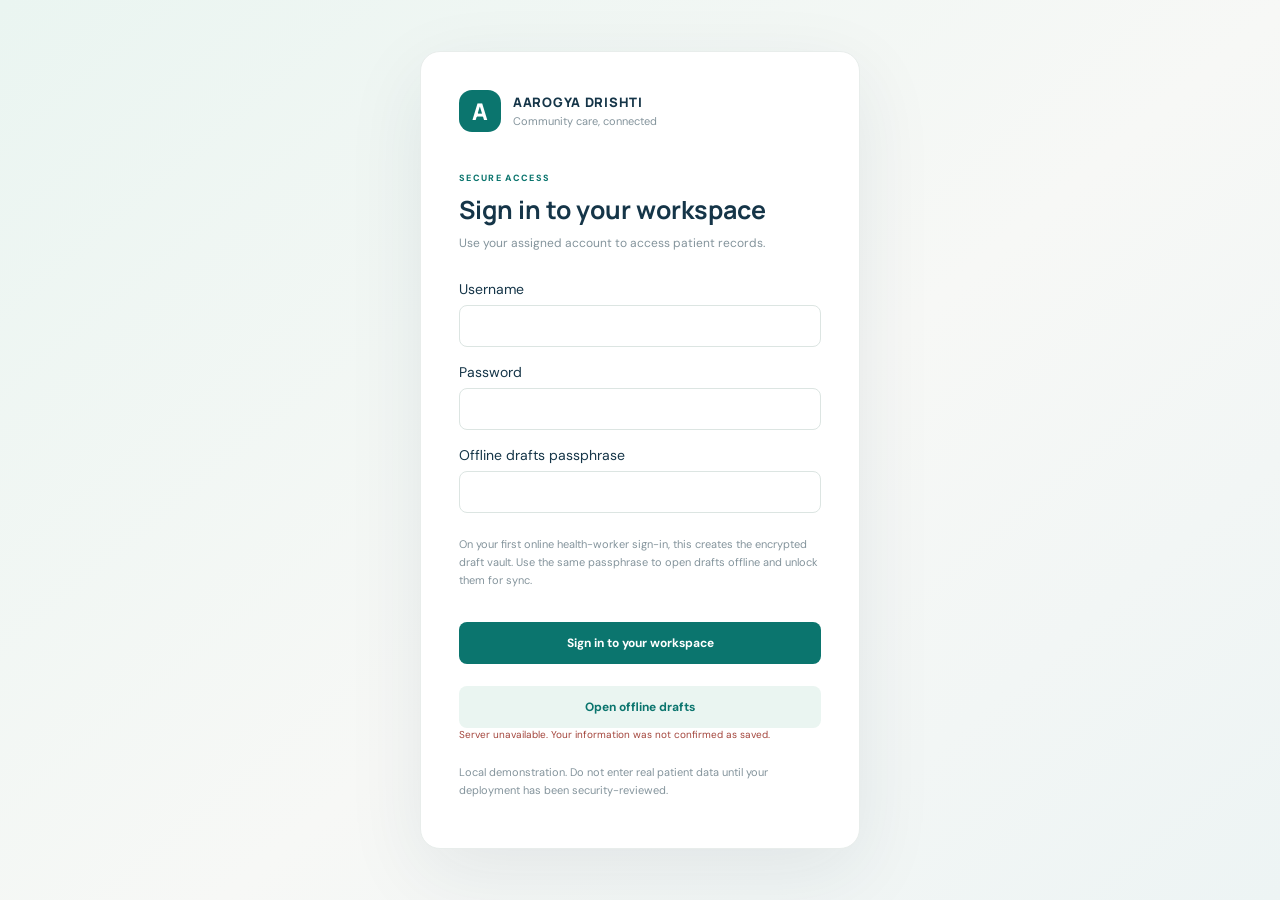
==== index.html @ 3c34abff "Add video consultations and encrypted offline drafts" ====
<!doctype html>
<html lang="en">
<head>
  <meta charset="utf-8">
  <meta name="viewport" content="width=device-width, initial-scale=1, viewport-fit=cover">
  <meta name="theme-color" content="#0b756e">
  <meta name="description" content="Aarogya Drishti community oral health screening and referral workflow.">
  <title>Aarogya Drishti | Community care</title>
  <link rel="manifest" href="/manifest.json">
  <link rel="stylesheet" href="/styles.css">
</head>
<body>
  <div id="loginView" class="login-shell" hidden>
    <section class="login-card">
      <a class="brand" href="/" aria-label="Aarogya Drishti home"><span class="brand-mark">A</span><span><b>AAROGYA DRISHTI</b><small>Community care, connected</small></span></a>
      <p class="eyebrow" data-i18n="secureAccess">SECURE ACCESS</p><h1 data-i18n="signIn">Sign in to your workspace</h1>
      <p class="muted" data-i18n="loginHelp">Use your assigned account to access patient records.</p>
      <form id="loginForm"><label for="username" data-i18n="username">Username</label><input id="username" name="username" autocomplete="username" required>
        <label for="password" data-i18n="password">Account password</label><input id="password" name="password" type="password" autocomplete="current-password">
        <label for="offlinePassphrase" data-i18n="offlinePassphrase">Offline drafts passphrase</label><input id="offlinePassphrase" name="offlinePassphrase" type="password" autocomplete="off" minlength="12" maxlength="256">
        <p class="fine-print" data-i18n="offlineLoginHelp">On your first online health-worker sign-in, this creates the encrypted draft vault. Use the same passphrase to open drafts offline and unlock them for sync.</p>
        <button class="button primary full" type="submit" data-i18n="signIn">Sign in</button><button class="button secondary full" type="button" id="unlockOfflineButton" data-i18n="openOfflineDrafts">Open offline drafts</button><p id="loginError" class="form-error" role="alert"></p></form>
      <p class="fine-print" data-i18n="localOnly">Local demonstration. Do not enter real patient data until your deployment has been security-reviewed.</p>
    </section>
  </div>
  <div id="appView" hidden>
    <aside class="sidebar" id="sidebar">
      <a class="brand" href="#home" data-page="home"><span class="brand-mark">A</span><span><b>AAROGYA DRISHTI</b><small>Community care, connected</small></span></a>
      <div class="district-label"><span class="live-dot"></span><span data-i18n="districtCare">DISTRICT CARE</span></div>
      <nav class="side-nav" aria-label="Main navigation">
        <button class="nav-item active" data-page="home"><span>⌂</span><span data-i18n="overview">Overview</span></button>
        <button class="nav-item" data-page="patients"><span>♙</span><span data-i18n="patients">Patients</span></button>
        <button class="nav-item" data-page="screening"><span>◎</span><span data-i18n="screening">Oral screening</span></button>
        <button class="nav-item" data-page="review"><span>▤</span><span data-i18n="clinicalReview">Clinical review</span></button>
        <button class="nav-item" data-page="care"><span>↗</span><span data-i18n="careCoordination">Care coordination</span></button>
        <button class="nav-item" data-page="consultations" data-clinician-only hidden><span>&#128222;</span><span data-i18n="consultations">Consultations</span></button>
        <button class="nav-item" data-page="audit" data-admin-only hidden><span>≋</span><span data-i18n="auditLog">Audit log</span></button>
      </nav>
      <div class="sidebar-bottom"><div class="sync-state"><span class="sync-indicator" id="syncIndicator"></span><span id="syncLabel" data-i18n="connecting">Connecting…</span></div><button id="languageButton" class="language-button" type="button">తెలుగు <span>⌄</span></button>
        <div class="account"><span class="avatar" id="userInitial">U</span><span class="account-copy"><b id="userLabel">User</b><small id="roleLabel">Health worker</small></span><button id="logoutButton" class="icon-button" aria-label="Sign out" title="Sign out">↪</button></div></div>
    </aside>
    <main class="main-area"><header class="topbar"><button id="menuButton" class="icon-button menu-button" aria-label="Open navigation">☰</button><div class="breadcrumbs"><span data-i18n="workspace">Workspace</span><span>/</span><b id="pageTitle">Overview</b></div><div class="top-actions"><span class="today" id="todayLabel"></span><span class="top-avatar" id="topInitial">U</span></div></header>
      <div class="content-wrap">
        <section class="page active" id="page-home">
          <div class="welcome-row"><div><p class="eyebrow" data-i18n="fieldWorkspace">FIELD WORKSPACE</p><h1><span data-i18n="goodDay">Good day</span>, <span id="welcomeName">Health worker</span></h1><p class="muted" data-i18n="overviewSubtitle">A clear view of patients moving through care.</p></div><button class="button primary" data-go="patients"><span>＋</span> <span data-i18n="registerPatient">Register patient</span></button></div>
          <div class="safety-banner"><span class="safety-icon">✳</span><div><b data-i18n="researchNotice">Research and screening support only</b><p data-i18n="safetyCopy">This application does not diagnose disease. A qualified clinician makes every clinical decision.</p></div><span class="notice-tag">NOT FOR CLINICAL USE</span></div>
          <div class="metric-grid"><article class="metric-card"><div class="metric-top"><span data-i18n="registeredPatients">Registered patients</span><span class="metric-icon mint">♙</span></div><strong id="metricPatients">—</strong><small data-i18n="allRecords">All records in this workspace</small></article><article class="metric-card"><div class="metric-top"><span data-i18n="screeningsInQueue">Screenings in queue</span><span class="metric-icon peach">◎</span></div><strong id="metricScreenings">—</strong><small data-i18n="awaitingReview">Awaiting clinical review</small></article><article class="metric-card"><div class="metric-top"><span data-i18n="followUpsDue">Follow-ups due</span><span class="metric-icon lavender">◷</span></div><strong id="metricFollowups">—</strong><small data-i18n="nextSevenDays">Scheduled in the next 7 days</small></article><article class="metric-card"><div class="metric-top"><span data-i18n="referralsOpen">Open referrals</span><span class="metric-icon blue">↗</span></div><strong id="metricReferrals">—</strong><small data-i18n="careInMotion">Care coordination in motion</small></article></div>
          <div class="dashboard-grid"><section class="panel journey-panel"><div class="panel-heading"><div><p class="eyebrow" data-i18n="carePathway">CARE PATHWAY</p><h2 data-i18n="journeyTitle">Patient journey</h2></div><button class="text-button" data-go="patients"><span data-i18n="viewPatients">View patients</span> →</button></div><div class="journey-steps"><div class="journey-step done"><span>01</span><b data-i18n="registration">Registration</b><small data-i18n="identityHistory">Identity and history</small></div><i></i><div class="journey-step current"><span>02</span><b data-i18n="screening">Screening</b><small data-i18n="photoAssessment">Photo and assessment</small></div><i></i><div class="journey-step"><span>03</span><b data-i18n="clinician">Clinician</b><small data-i18n="medicalReview">Medical review</small></div><i></i><div class="journey-step"><span>04</span><b data-i18n="followUp">Follow-up</b><small data-i18n="continuityCare">Continuity of care</small></div></div><div class="empty-state compact" id="journeyEmpty"><span>✧</span><p data-i18n="journeyEmpty">Register a patient to begin their care pathway.</p></div></section>
          <section class="panel model-panel"><div class="panel-heading"><div><p class="eyebrow" data-i18n="modelReadiness">MODEL READINESS</p><h2 data-i18n="imageAnalysis">Image analysis</h2></div><span class="status-pill status-offline" id="modelStatus">Unavailable</span></div><div class="model-visual"><div class="model-orb">◎</div><div><b data-i18n="notConfigured">Not configured</b><p data-i18n="modelCopy">No validated model is installed. No predictions will be generated.</p></div></div><div class="model-foot"><span>AI</span><span data-i18n="experimentalOnly">Experimental research only</span><span class="model-arrow">→</span></div></section></div>
          <section class="panel recent-panel"><div class="panel-heading"><div><p class="eyebrow" data-i18n="latestActivity">LATEST ACTIVITY</p><h2 data-i18n="recentPatients">Recent patients</h2></div><button class="text-button" data-go="patients"><span data-i18n="seeAll">See all</span> →</button></div><div class="table-scroll"><table><thead><tr><th data-i18n="patient">PATIENT</th><th data-i18n="patientId">PATIENT ID</th><th data-i18n="village">VILLAGE</th><th data-i18n="registered">REGISTERED</th><th></th></tr></thead><tbody id="recentPatientsBody"></tbody></table></div><div id="recentEmpty" class="empty-state"><span>♙</span><b data-i18n="noPatients">No patients yet</b><p data-i18n="noPatientsCopy">Your registered patients will appear here.</p><button class="button secondary" data-go="patients" data-i18n="registerFirst">Register your first patient</button></div></section>
        </section>
        <section class="page" id="page-patients"><div class="page-heading"><div><p class="eyebrow" data-i18n="careRecords">CARE RECORDS</p><h1 data-i18n="patients">Patients</h1><p class="muted" data-i18n="patientsSubtitle">Register people and keep their care journey organized.</p></div><button class="button primary" id="newPatientButton">＋ <span data-i18n="registerPatient">Register patient</span></button></div>
          <div id="offlineOnlyNotice" class="safety-banner" hidden><span class="safety-icon">!</span><div><b data-i18n="offlineOnlyTitle">Offline draft mode</b><p data-i18n="offlineOnlyCopy">Only new patient registrations can be drafted here. Existing records, reviews, follow-ups, consultations, and screening photos are unavailable offline. Sign in online and sync drafts soon; browser storage can be cleared.</p></div></div>
          <section id="offlineDraftPanel" class="panel recent-panel" hidden><div class="panel-heading"><div><p class="eyebrow" data-i18n="offlineDraftsEyebrow">ENCRYPTED ON THIS DEVICE</p><h2 data-i18n="offlineDraftsTitle">Patient registration drafts</h2></div><span id="offlineDraftCount" class="count-label"></span></div><p id="offlineDraftStatus" class="muted" role="status"></p><div id="offlineDraftList" class="record-list"></div><button id="syncDraftsButton" class="button secondary" type="button" data-i18n="syncDrafts">Sync drafts now</button></section>
          <div id="patientRecordsPanel" class="panel patient-list-panel"><div class="list-toolbar"><div class="search-box"><span>⌕</span><input id="patientSearch" type="search" placeholder="Search patient name or ID" data-i18n-placeholder="searchPatients"></div><span id="patientCount" class="count-label"></span></div><div class="table-scroll"><table><thead><tr><th data-i18n="patient">PATIENT</th><th data-i18n="patientId">PATIENT ID</th><th data-i18n="ageGender">AGE / GENDER</th><th data-i18n="village">VILLAGE</th><th data-i18n="registered">REGISTERED</th><th></th></tr></thead><tbody id="patientsBody"></tbody></table></div><div id="patientsEmpty" class="empty-state"><span>♙</span><b data-i18n="noPatients">No patients yet</b><p data-i18n="patientsEmptyCopy">Add a patient to start their screening and care record.</p><button class="button primary" id="emptyRegisterButton" data-i18n="registerPatient">Register patient</button></div></div></section>
        <section class="page" id="page-screening"><div class="page-heading"><div><p class="eyebrow" data-i18n="oralHealth">ORAL HEALTH</p><h1 data-i18n="screening">Oral screening</h1><p class="muted" data-i18n="screeningSubtitle">Capture a photograph and document screening observations.</p></div></div><div class="workflow-grid"><section class="panel form-panel"><h2 data-i18n="newScreening">New screening</h2><form id="screeningForm"><label for="screenPatient" data-i18n="selectPatient">Patient</label><select id="screenPatient" required></select><label for="workerName" data-i18n="healthWorker">Health worker</label><input id="workerName" required autocomplete="name"><label for="lesionLocation" data-i18n="areaObserved">Area observed</label><select id="lesionLocation"><option value="" data-i18n="selectArea">Select area</option><option>Tongue</option><option>Inner cheek</option><option>Gums</option><option>Lips</option><option>Floor of mouth</option><option>Other</option></select><label for="duration" data-i18n="symptomDuration">Symptom duration</label><input id="duration" placeholder="e.g. 2 weeks" data-i18n-placeholder="durationPlaceholder"><label for="screenNotes" data-i18n="screenNotes">Screening notes</label><textarea id="screenNotes" rows="3"></textarea><label for="oralImage" data-i18n="oralPhoto">Oral photograph</label><input id="oralImage" type="file" accept="image/jpeg,image/png,image/webp" capture="environment" required><div class="quality-result" id="qualityResult" aria-live="polite"><span class="quality-icon">◇</span><span data-i18n="photoQualityPrompt">Choose a clear, well-lit image. Quality checks will appear here.</span></div><img id="imagePreview" class="image-preview" alt="Selected oral photograph preview" hidden><div class="button-row"><button class="button primary" type="submit" data-i18n="saveScreening">Save screening</button></div></form></section><aside class="panel guide-panel"><p class="eyebrow" data-i18n="photoGuide">PHOTO GUIDE</p><h2 data-i18n="betterPhoto">A better photo helps review</h2><ul class="guide-list"><li><span>01</span><div><b data-i18n="goodLight">Use good light</b><p data-i18n="goodLightCopy">Bright, even light helps show the area clearly.</p></div></li><li><span>02</span><div><b data-i18n="steadyFocus">Hold steady and focus</b><p data-i18n="steadyFocusCopy">Keep the camera close enough to see details.</p></div></li><li><span>03</span><div><b data-i18n="wholeArea">Show the whole area</b><p data-i18n="wholeAreaCopy">Avoid fingers, shadows, blur and unrelated objects.</p></div></li><li><span>04</span><div><b data-i18n="consentFirst">Get consent first</b><p data-i18n="consentCopy">Explain the photograph and obtain patient consent.</p></div></li></ul><div class="safety-note"><b data-i18n="noDiagnosis">No automatic diagnosis</b><p data-i18n="noDiagnosisCopy">A qualified clinician must assess every finding. Image quality checks do not identify disease.</p></div></aside></div><section class="panel recent-panel"><div class="panel-heading"><div><p class="eyebrow" data-i18n="latestActivity">LATEST ACTIVITY</p><h2 data-i18n="screeningRecords">Screening records</h2></div></div><div id="screeningList" class="record-list"></div></section></section>
        <section class="page" id="page-review"><div class="page-heading"><div><p class="eyebrow" data-i18n="clinicalOversight">CLINICAL OVERSIGHT</p><h1 data-i18n="clinicalReview">Clinical review</h1><p class="muted" data-i18n="reviewSubtitle">Qualified medical officers document their independent assessment.</p></div></div><div class="workflow-grid"><section class="panel form-panel"><h2 data-i18n="recordReview">Record a review</h2><form id="reviewForm"><label for="reviewPatient" data-i18n="selectPatient">Patient</label><select id="reviewPatient" required></select><label for="reviewerName" data-i18n="medicalOfficer">Medical officer</label><input id="reviewerName" required><label for="reviewStatus" data-i18n="reviewStatus">Review status</label><select id="reviewStatus"><option value="Reviewed">Reviewed</option><option value="Further examination required">Further examination required</option><option value="Pending">Pending</option></select><label for="observations" data-i18n="clinicalObservations">Clinical observations</label><textarea id="observations" rows="5" required></textarea><button class="button primary" type="submit" data-i18n="saveReview">Save review</button></form></section><aside class="panel guide-panel"><p class="eyebrow" data-i18n="decisionSupport">DECISION SUPPORT</p><h2 data-i18n="clinicianAuthority">Clinical decisions stay with the clinician</h2><p class="muted" data-i18n="clinicianCopy">This workspace records human review. It does not interpret images or recommend a diagnosis, biopsy, or treatment.</p><div class="safety-note"><b>NOT FOR CLINICAL USE</b><p data-i18n="researchReminder">Any experimental model output must be separately validated and must never replace professional judgment.</p></div></aside></div><section class="panel recent-panel"><div class="panel-heading"><div><p class="eyebrow" data-i18n="latestActivity">LATEST ACTIVITY</p><h2 data-i18n="reviewRecords">Review records</h2></div></div><div id="reviewList" class="record-list"></div></section></section>
        <section class="page" id="page-care"><div class="page-heading"><div><p class="eyebrow" data-i18n="continuityCare">CONTINUITY OF CARE</p><h1 data-i18n="careCoordination">Care coordination</h1><p class="muted" data-i18n="careSubtitle">Track referrals, appointments and follow-up actions.</p></div></div><div class="workflow-grid"><section class="panel form-panel"><h2 data-i18n="newReferral">New referral</h2><form id="referralForm"><label for="referralPatient" data-i18n="selectPatient">Patient</label><select id="referralPatient" required></select><label for="hospital" data-i18n="hospital">Hospital / facility</label><input id="hospital" required><label for="department" data-i18n="department">Department</label><input id="department"><label for="referralReason" data-i18n="referralReason">Reason for referral</label><textarea id="referralReason" rows="3" required></textarea><label for="appointmentDate" data-i18n="appointmentDate">Appointment date</label><input id="appointmentDate" type="date"><button class="button primary" type="submit" data-i18n="saveReferral">Save referral</button></form></section><section class="panel form-panel"><h2 data-i18n="newFollowup">Schedule follow-up</h2><form id="followupForm"><label for="followPatient" data-i18n="selectPatient">Patient</label><select id="followPatient" required></select><label for="followDate" data-i18n="followupDate">Follow-up date</label><input id="followDate" type="date" required><label for="followNotes" data-i18n="followupNotes">Notes</label><textarea id="followNotes" rows="3"></textarea><button class="button primary" type="submit" data-i18n="saveFollowup">Schedule follow-up</button></form></section></div><section class="panel recent-panel"><div class="panel-heading"><div><p class="eyebrow" data-i18n="latestActivity">LATEST ACTIVITY</p><h2 data-i18n="careRecordsTitle">Referrals and follow-ups</h2></div></div><div id="careList" class="record-list"></div></section></section>
        <section class="page" id="page-consultations">
          <div class="page-heading"><div><p class="eyebrow">REMOTE CARE</p><h1 data-i18n="consultations">Consultations</h1><p class="muted" data-i18n="consultationSubtitle">Schedule a private video review with a clinician.</p></div></div>
          <div id="consultationStatusNotice" class="consultation-notice" role="status"></div>
          <div class="workflow-grid consultation-workflow">
            <section class="panel form-panel"><h2 data-i18n="scheduleConsultation">Schedule consultation</h2><form id="consultationForm">
              <label for="consultPatient" data-i18n="selectPatient">Patient</label><select id="consultPatient" required></select>
              <label for="consultationTime" data-i18n="appointmentDateTime">Appointment date and time</label><input id="consultationTime" type="datetime-local" required>
              <label for="consultationDuration" data-i18n="appointmentLength">Appointment length</label><select id="consultationDuration"><option value="15">15 minutes</option><option value="30" selected>30 minutes</option><option value="45">45 minutes</option><option value="60">60 minutes</option></select>
              <p id="consultationFormError" class="form-error" role="alert"></p><button class="button primary" type="submit" data-i18n="saveAppointment">Save appointment</button>
            </form></section>
            <aside class="panel guide-panel"><p class="eyebrow">PRIVATE VIDEO</p><h2 data-i18n="consultationPrivacyTitle">A private room for each appointment</h2><p class="muted" data-i18n="consultationPrivacyCopy">Room names are random and contain no patient details. A clinician must start the call; recording controls are disabled in the meeting interface.</p><div class="safety-note"><b data-i18n="consultationGuestTitle">Patient access</b><p data-i18n="consultationGuestCopy">Use the copy invitation link action to share a guest link through an approved channel. The patient waits in the Jitsi lobby until admitted.</p></div></aside>
          </div>
          <section class="panel recent-panel"><div class="panel-heading"><div><p class="eyebrow">APPOINTMENTS</p><h2 data-i18n="consultationRecords">Consultation appointments</h2></div><span id="consultationCount" class="count-label"></span></div><div id="consultationList" class="record-list"></div></section>
          <section class="panel consultation-call-panel" id="consultationCallPanel" hidden><div class="panel-heading"><div><p class="eyebrow">SECURE VIDEO</p><h2 data-i18n="consultationInProgress">Consultation call</h2></div><button id="closeConsultationCall" class="button secondary" type="button" data-i18n="leaveCall">Leave call</button></div><p class="muted" data-i18n="consultationNoRecord">Recording is disabled. Do not discuss or display unrelated patient records.</p><div id="jitsiFrame" class="jitsi-frame"></div></section>
        </section>
        <section class="page" id="page-audit"><div class="page-heading"><div><p class="eyebrow" data-i18n="systemActivity">SYSTEM ACTIVITY</p><h1 data-i18n="auditLog">Audit log</h1><p class="muted" data-i18n="auditDescription">Recent record activity metadata. Clinical details are not displayed here.</p></div></div><section class="panel patient-list-panel"><div class="table-scroll"><table><thead><tr><th data-i18n="auditActor">ACTOR</th><th data-i18n="auditAction">ACTION</th><th data-i18n="auditEntityType">TYPE</th><th data-i18n="auditEntityId">RECORD ID</th><th data-i18n="auditTime">TIME</th></tr></thead><tbody id="auditBody"></tbody></table></div><div id="auditEmpty" class="empty-state" hidden><p data-i18n="auditEmpty">No audit activity recorded yet.</p></div></section></section>
      </div><footer class="app-footer"><span>© 2026 Aarogya Drishti</span><span data-i18n="localPrototype">Local prototype • NOT FOR CLINICAL USE</span></footer>
    </main>
  </div>
  <dialog id="patientDialog" class="modal"><form id="patientForm" method="dialog"><div class="modal-heading"><div><p class="eyebrow" data-i18n="careRecords">CARE RECORDS</p><h2 data-i18n="registerPatient">Register patient</h2></div><button type="button" class="icon-button" id="closePatientDialog" aria-label="Close">×</button></div><div class="form-grid"><div><label for="patientName" data-i18n="fullName">Full name</label><input id="patientName" required maxlength="120" autocomplete="name"></div><div><label for="age" data-i18n="age">Age</label><input id="age" type="number" min="1" max="120" required></div><div><label for="gender" data-i18n="gender">Gender</label><select id="gender"><option value="">Select</option><option>Female</option><option>Male</option><option>Other</option><option>Prefer not to say</option></select></div><div><label for="mobile" data-i18n="mobile">Mobile number</label><input id="mobile" type="tel" autocomplete="tel"></div><div><label for="village" data-i18n="village">Village</label><input id="village" required maxlength="120"></div><div><label for="district" data-i18n="district">District</label><input id="district" value="Alluri Sitharama Raju"></div><div class="form-span"><label for="history" data-i18n="medicalHistory">Relevant medical history</label><textarea id="history" rows="3"></textarea></div><div class="form-span"><label for="symptoms" data-i18n="currentSymptoms">Current symptoms</label><textarea id="symptoms" rows="3"></textarea></div></div><label class="consent-check"><input id="consent" type="checkbox" required><span data-i18n="consentRecord">I confirm the patient has been informed about this record and consents to its use for this demonstration.</span></label><p class="form-error" id="patientError" role="alert"></p><div class="modal-actions"><button type="button" class="button secondary" id="cancelPatient" data-i18n="cancel">Cancel</button><button class="button primary" type="submit" data-i18n="savePatient">Save patient</button></div></form></dialog>
  <dialog id="patientRecordDialog" class="modal record-modal"><div class="record-modal-inner"><div class="modal-heading"><div><p class="eyebrow" data-i18n="patientRecord">PATIENT RECORD</p><h2 id="recordPatientName">Patient</h2><span class="id-code" id="recordPatientCode"></span></div><button type="button" class="icon-button" id="closePatientRecord" aria-label="Close">×</button></div><div id="patientRecordContent" class="patient-record-content"></div></div></dialog>
  <div id="toast" class="toast" role="status" aria-live="polite"></div>
  <script src="/offline-vault.js" defer></script>
  <script src="/app.js" defer></script>
</body>
</html>
---- styles.css ----
@import url('https://fonts.googleapis.com/css2?family=DM+Sans:wght@400;500;600;700;800&family=Manrope:wght@400;500;600;700;800&display=swap');
:root{--ink:#153548;--ink-2:#385264;--muted:#84949c;--teal:#0b756e;--teal-dark:#075c57;--mint:#eaf5f1;--paper:#f6f8f7;--line:#e8edeb;--white:#fff;--nav:#113646;--shadow:0 10px 35px #17384a0b;--danger:#a3453c}*{box-sizing:border-box}body{margin:0;background:var(--paper);color:var(--ink);font:14px 'DM Sans',Arial,sans-serif}button,input,textarea,select{font:inherit}button{cursor:pointer}.login-shell{min-height:100vh;display:grid;place-items:center;padding:24px;background:linear-gradient(140deg,#eaf5f1 0%,#f7f8f6 55%,#edf4f4 100%)}.login-card{width:min(100%,440px);background:#fff;border:1px solid var(--line);border-radius:20px;padding:38px;box-shadow:0 24px 80px #15354815}.brand{display:flex;align-items:center;gap:12px;color:var(--ink);text-decoration:none}.brand b{font:800 13px Manrope,sans-serif;letter-spacing:.055em;display:block}.brand small{display:block;color:var(--muted);font-size:11px;margin-top:3px}.brand-mark{width:42px;height:42px;display:grid;place-items:center;background:var(--teal);color:#fff;border-radius:13px;font:800 23px Manrope}.login-card>.eyebrow{margin-top:40px}.login-card h1{font:700 25px Manrope,sans-serif;margin:7px 0}.login-card form{margin-top:27px}.login-card form label{display:block;margin:16px 0 7px}.login-card input,.form-panel input,.form-panel select,.form-panel textarea,.form-grid input,.form-grid select,.form-grid textarea{width:100%;border:1px solid #dce5e2;background:white;border-radius:8px;padding:11px 12px;color:var(--ink);outline:none}.login-card input:focus,.form-panel input:focus,.form-panel select:focus,.form-panel textarea:focus,.form-grid input:focus,.form-grid textarea:focus,.form-grid select:focus,.search-box:focus-within{border-color:#66a9a1;box-shadow:0 0 0 3px #0b756e13}.fine-print{color:var(--muted);font-size:11px;line-height:1.6;margin-top:23px}.sidebar{width:246px;position:fixed;inset:0 auto 0 0;background:var(--nav);color:#eff8f5;display:flex;flex-direction:column;padding:24px 16px 15px;z-index:10}.sidebar .brand{color:#fff;padding:0 9px 25px;border-bottom:1px solid #ffffff1a}.sidebar .brand-mark{background:#40a99b;color:#063f42}.sidebar .brand small{color:#b1c8ca}.district-label{display:flex;align-items:center;gap:9px;padding:24px 12px 11px;font-size:9px;letter-spacing:.13em;font-weight:800;color:#90adb1}.live-dot,.sync-indicator{width:7px;height:7px;border-radius:50%;background:#69c9a5}.side-nav{display:grid;gap:5px}.nav-item{border:0;background:transparent;color:#b6cbd0;display:flex;align-items:center;gap:13px;text-align:left;padding:11px 12px;border-radius:8px;font-weight:600;font-size:13px}.nav-item>span:first-child{font-size:18px;line-height:1;width:18px;text-align:center}.nav-item:hover{background:#ffffff0c;color:white}.nav-item.active{background:#0d7771;color:white;box-shadow:0 6px 18px #061e2a24}.sidebar-bottom{margin-top:auto}.sync-state{display:flex;align-items:center;gap:9px;color:#a8bec3;font-size:11px;padding:12px}.sync-indicator.pending{background:#e5a743}.sync-indicator.offline{background:#d06b5f}.language-button{width:100%;text-align:left;color:#d9e6e6;background:#ffffff0b;border:1px solid #ffffff20;border-radius:8px;padding:10px 12px;margin:5px 0 15px}.language-button span{float:right}.account{display:flex;align-items:center;gap:10px;padding:14px 7px 3px;border-top:1px solid #ffffff1a}.avatar,.top-avatar{width:33px;height:33px;display:grid;place-items:center;border-radius:50%;background:#d9eeea;color:var(--teal);font-weight:800}.account-copy{min-width:0;display:grid;gap:3px;flex:1}.account-copy b{font-size:12px;white-space:nowrap;overflow:hidden;text-overflow:ellipsis}.account-copy small{font-size:10px;color:#9fb8bd}.icon-button{border:0;background:transparent;color:inherit;width:33px;height:33px;border-radius:7px;font-size:18px}.icon-button:hover{background:#ffffff17}.main-area{margin-left:246px;min-height:100vh;display:flex;flex-direction:column}.topbar{height:62px;background:#ffffffeb;border-bottom:1px solid var(--line);display:flex;align-items:center;justify-content:space-between;padding:0 4.2%;position:sticky;top:0;z-index:5;backdrop-filter:blur(8px)}.breadcrumbs{display:flex;align-items:center;gap:10px;color:#9aa9ae;font-size:12px}.breadcrumbs b{color:var(--ink);font-weight:700}.top-actions{display:flex;align-items:center;gap:17px}.today{font-size:11px;color:#84949c}.top-avatar{width:31px;height:31px}.menu-button{display:none}.content-wrap{width:min(1220px,100%);margin:0 auto;padding:35px 4.2% 46px;flex:1}.page{display:none}.page.active{display:block;animation:enter .2s ease}@keyframes enter{from{opacity:.5;transform:translateY(4px)}to{opacity:1;transform:translateY(0)}}h1,h2,h3,p{margin-top:0}h1,h2,h3{font-family:Manrope,'DM Sans',sans-serif}.welcome-row,.page-heading{display:flex;align-items:center;justify-content:space-between;gap:20px;margin-bottom:23px}.welcome-row h1,.page-heading h1{font-size:25px;line-height:1.25;margin:5px 0}.muted{color:var(--muted);line-height:1.65;margin:5px 0 0;font-size:12px}.eyebrow{font-size:9px;letter-spacing:.15em;font-weight:800;color:var(--teal);margin:0 0 8px}.button{border:0;border-radius:8px;padding:10px 15px;font-size:12px;font-weight:700;transition:.15s;display:inline-flex;align-items:center;justify-content:center;gap:5px}.button:hover{transform:translateY(-1px)}.primary{background:var(--teal);color:#fff}.primary:hover{background:var(--teal-dark)}.secondary{color:var(--teal);background:#eaf5f1}.full{width:100%;margin-top:22px;padding:13px}.safety-banner{background:#fff8e9;border:1px solid #f1e6cd;border-radius:10px;padding:13px 16px;display:flex;align-items:center;gap:12px;margin-bottom:18px}.safety-icon{color:#b68129;font-size:18px}.safety-banner b{font-size:12px;color:#72551d}.safety-banner p{color:#86754e;font-size:11px;margin:3px 0 0}.notice-tag{margin-left:auto;white-space:nowrap;border:1px solid #ecdcb8;border-radius:20px;padding:5px 8px;color:#866a32;font-size:8px;font-weight:800;letter-spacing:.06em}.metric-grid{display:grid;grid-template-columns:repeat(4,minmax(0,1fr));gap:13px;margin-bottom:16px}.metric-card,.panel{background:var(--white);border:1px solid var(--line);border-radius:11px;box-shadow:var(--shadow)}.metric-card{padding:15px 16px}.metric-top{display:flex;align-items:center;justify-content:space-between;color:#6c8088;font-size:11px}.metric-icon{width:29px;height:29px;display:grid;place-items:center;border-radius:9px;font-size:15px}.mint{background:#e9f5ef;color:#25876d}.peach{background:#fff0e8;color:#c46c47}.lavender{background:#f1effb;color:#7569b5}.blue{background:#eaf2fa;color:#527eaa}.metric-card>strong{font:800 26px Manrope;display:block;margin:11px 0 3px}.metric-card>small{font-size:10px;color:#91a0a4}.dashboard-grid{display:grid;grid-template-columns:1.55fr 1fr;gap:14px;margin-bottom:15px}.panel{padding:18px 19px;margin-bottom:15px}.panel-heading{display:flex;align-items:center;justify-content:space-between;gap:12px}.panel-heading h2,.form-panel h2,.guide-panel h2{font-size:16px;margin:0 0 3px}.text-button{border:0;background:transparent;color:var(--teal);font-size:11px;font-weight:700;padding:8px}.journey-steps{display:flex;align-items:flex-start;margin-top:24px;gap:6px}.journey-step{display:grid;gap:6px;min-width:0}.journey-step>span{width:26px;height:26px;border:1px solid #dbe5e1;color:#9aa9a8;border-radius:50%;display:grid;place-items:center;font-size:9px;font-weight:800}.journey-step.done>span,.journey-step.current>span{background:var(--teal);color:white;border-color:var(--teal)}.journey-step b{font-size:10px;white-space:nowrap}.journey-step small{font-size:9px;color:#9aa9a8;white-space:nowrap}.journey-steps>i{height:1px;flex:1;background:#e4ebe8;margin-top:13px;min-width:9px}.model-panel{display:flex;flex-direction:column}.status-pill{border-radius:20px;padding:5px 8px;font-size:9px;font-weight:700}.status-offline{background:#fff1ed;color:#ae5d4d}.model-visual{display:flex;align-items:center;gap:13px;padding:20px 0;flex:1}.model-orb{width:48px;height:48px;display:grid;place-items:center;border-radius:50%;background:#eef5f1;color:#7aa59c;font-size:25px;box-shadow:inset 0 0 0 7px white,0 0 0 1px #e1ede8}.model-visual b{font-size:12px}.model-visual p{font-size:10px;line-height:1.5;color:var(--muted);margin:5px 0 0}.model-foot{border-top:1px solid var(--line);padding-top:12px;display:flex;align-items:center;gap:8px;color:#8e9c9e;font-size:9px}.model-foot>span:first-child{background:#eef3f1;padding:4px 6px;border-radius:4px;color:var(--teal);font-weight:800}.model-arrow{margin-left:auto;color:var(--teal);font-size:14px}.recent-panel{padding-bottom:8px}.table-scroll{width:100%;overflow:auto}table{width:100%;border-collapse:collapse;min-width:560px}th{text-align:left;color:#9aa8aa;font-size:8px;letter-spacing:.08em;font-weight:800;padding:13px 10px 10px;border-bottom:1px solid var(--line)}td{padding:12px 10px;border-bottom:1px solid #f0f3f2;color:#647981;font-size:10px}tbody tr:last-child td{border-bottom:0}.patient-cell{display:flex;align-items:center;gap:9px;color:var(--ink);font-weight:700}.patient-initial{width:29px;height:29px;border-radius:50%;display:grid;place-items:center;background:#edf5f1;color:var(--teal);font-weight:800}.id-code{font:10px ui-monospace,Consolas,monospace;color:#607c82}.row-action{border:0;background:transparent;color:var(--teal);font-size:10px;font-weight:700}.empty-state{min-height:170px;display:flex;align-items:center;justify-content:center;flex-direction:column;text-align:center;color:#8b9a9d;gap:6px;padding:24px}.empty-state>span{font-size:24px;color:#9dc4b9}.empty-state>b{color:var(--ink);font-size:12px}.empty-state p{margin:0;font-size:11px}.empty-state .button{margin-top:9px}.empty-state.compact{min-height:95px;border-top:1px solid var(--line);margin-top:18px}.empty-state.compact>span{font-size:18px}.app-footer{border-top:1px solid var(--line);padding:15px 4.2%;display:flex;justify-content:space-between;color:#a0acad;font-size:9px}.page-heading{margin-bottom:20px}.patient-list-panel{padding:0 18px 10px}.list-toolbar{display:flex;align-items:center;justify-content:space-between;padding:14px 0}.search-box{display:flex;align-items:center;gap:8px;width:min(350px,100%);border:1px solid var(--line);border-radius:7px;padding:0 10px;color:#95a5a4}.search-box input{border:0;outline:none;width:100%;padding:9px 0;font-size:11px;color:var(--ink)}.count-label{font-size:10px;color:#87999b}.workflow-grid{display:grid;grid-template-columns:1.35fr .8fr;gap:15px;align-items:start;margin-bottom:15px}.form-panel form label,.form-grid label{display:block;font-size:10px;font-weight:700;margin:15px 0 6px;color:#4e6670}.form-panel input,.form-panel select,.form-panel textarea,.form-grid input,.form-grid select,.form-grid textarea{font-size:11px;padding:10px}.form-panel textarea,.form-grid textarea{resize:vertical}.form-panel .button{margin-top:17px}.guide-panel{padding:21px}.guide-panel>.eyebrow{margin-bottom:8px}.guide-panel h2{line-height:1.45}.guide-list{list-style:none;padding:5px 0 0;margin:14px 0}.guide-list li{display:flex;gap:11px;padding:11px 0;border-bottom:1px solid #f0f3f1}.guide-list li>span{font:800 10px Manrope;color:#77a99e}.guide-list b{font-size:10px}.guide-list p,.safety-note p{font-size:10px;color:var(--muted);line-height:1.55;margin:4px 0 0}.safety-note{background:#fff8e9;border:1px solid #f1e6cd;padding:12px;border-radius:8px;margin-top:14px}.safety-note b{font-size:10px;color:#856524}.quality-result{background:#f3f7f5;border-radius:7px;padding:10px;display:flex;gap:8px;align-items:center;color:#788d8d;font-size:10px;line-height:1.5;margin-top:11px}.quality-result.good{background:#eaf6ef;color:#287959}.quality-result.warn{background:#fff6e8;color:#8e6b30}.quality-result.bad{background:#fff0ed;color:#9c4d41}.quality-icon{font-size:16px}.image-preview{display:block;margin-top:12px;max-width:min(100%,460px);max-height:300px;object-fit:contain;border-radius:8px;background:#edf1ef;border:1px solid var(--line)}.image-preview[hidden]{display:none}.button-row{display:flex;gap:8px}.record-list{display:grid}.record-row{display:flex;align-items:flex-start;gap:12px;padding:13px 3px;border-bottom:1px solid #f0f3f2}.record-row:last-child{border-bottom:0}.record-bullet{width:30px;height:30px;border-radius:9px;display:grid;place-items:center;background:var(--mint);color:var(--teal)}.record-copy{flex:1;min-width:0}.record-copy b{font-size:11px}.record-copy p{font-size:10px;color:#7b8c91;margin:4px 0 0;line-height:1.55}.record-meta{font-size:9px;color:#99a7a9;white-space:nowrap}.modal{border:0;border-radius:14px;padding:0;width:min(620px,calc(100% - 28px));max-height:min(92vh,850px);box-shadow:0 30px 100px #102b3a40}.modal::backdrop{background:#12313f75;backdrop-filter:blur(2px)}.modal form{padding:23px}.modal-heading{display:flex;align-items:flex-start;justify-content:space-between;border-bottom:1px solid var(--line);padding-bottom:12px}.modal-heading h2{font-size:19px;margin:0}.modal-heading .eyebrow{margin-bottom:5px}.form-grid{display:grid;grid-template-columns:1fr 1fr;gap:0 13px}.form-span{grid-column:1/-1}.consent-check{display:flex;gap:9px;align-items:flex-start;color:#72848a;font-size:10px;line-height:1.5;margin-top:18px}.consent-check input{width:15px;height:15px;flex:none;accent-color:var(--teal)}.modal-actions{display:flex;justify-content:flex-end;gap:8px;margin-top:16px}.form-error{color:var(--danger);font-size:10px;min-height:13px}.toast{position:fixed;bottom:24px;left:50%;transform:translate(-50%,20px);opacity:0;pointer-events:none;background:#173c49;color:white;padding:11px 17px;border-radius:8px;box-shadow:0 8px 24px #18394b33;z-index:30;font-size:11px;transition:.2s}.toast.visible{opacity:1;transform:translate(-50%,0)}
@media(max-width:1100px){.metric-grid{grid-template-columns:repeat(2,1fr)}.journey-step small{display:none}.journey-steps{gap:5px}.journey-step b{font-size:9px}.dashboard-grid{grid-template-columns:1.25fr 1fr}}
@media(max-width:820px){.sidebar{transform:translateX(-100%);transition:transform .2s;box-shadow:15px 0 40px #102b3a20}.sidebar.open{transform:translateX(0)}.main-area{margin-left:0}.menu-button{display:block;color:var(--ink)}.topbar{justify-content:flex-start;gap:12px}.top-actions{margin-left:auto}.content-wrap{padding-top:25px}.workflow-grid{grid-template-columns:1fr 1fr}.journey-panel{grid-column:1/-1}.dashboard-grid{grid-template-columns:1fr 1fr}}
@media(max-width:620px){.content-wrap{padding:22px 15px 32px}.topbar{height:55px;padding:0 14px}.breadcrumbs{font-size:10px}.today{display:none}.welcome-row,.page-heading{align-items:flex-start;flex-direction:column}.welcome-row h1,.page-heading h1{font-size:22px}.welcome-row>.button,.page-heading>.button{align-self:stretch}.safety-banner{align-items:flex-start}.notice-tag{display:none}.metric-grid{gap:8px}.metric-card{padding:12px}.metric-card>strong{font-size:22px}.metric-card>small{font-size:9px}.metric-top{font-size:9px;gap:4px}.metric-icon{width:24px;height:24px}.dashboard-grid{grid-template-columns:1fr}.journey-panel{grid-column:auto}.journey-steps{gap:4px}.journey-step b{font-size:9px}.journey-step small{display:none}.journey-step>span{width:23px;height:23px}.journey-steps>i{margin-top:11px}.panel{padding:15px}.patient-list-panel{padding:0 12px 10px}.workflow-grid{grid-template-columns:1fr}.guide-panel{order:2}.form-grid{grid-template-columns:1fr}.form-span{grid-column:auto}.modal form{padding:18px}.app-footer{padding:14px;gap:8px;flex-wrap:wrap}.login-card{padding:25px}.record-meta{white-space:normal;text-align:right}.row-action{padding:5px}}

.record-modal{width:min(760px,calc(100% - 28px));max-height:90vh;overflow:auto}.record-modal-inner{padding:22px}.record-facts{display:grid;grid-template-columns:repeat(3,minmax(0,1fr));gap:10px;margin:18px 0}.record-facts>div{background:#f5f8f6;border-radius:8px;padding:10px;display:grid;gap:6px;min-width:0}.record-facts small{color:#8b9a9d;font-size:9px}.record-facts b{color:var(--ink);font-size:11px;overflow-wrap:anywhere}.record-detail-section{border-top:1px solid var(--line);padding:15px 0 3px}.record-detail-section h3{font-size:12px;margin:0 0 9px;color:var(--teal)}.record-long-text{font-size:11px;line-height:1.6;color:#536c74;white-space:pre-wrap;margin:0}.record-detail-item{display:flex;gap:12px;justify-content:space-between;border-bottom:1px solid #f0f3f2;padding:9px 0}.record-detail-item:last-child{border-bottom:0}.record-detail-item>div{min-width:0;flex:1}.record-detail-item b{font-size:10px}.record-detail-item p{font-size:10px;line-height:1.5;color:#6f8288;margin:4px 0}.record-detail-item time{font-size:9px;color:#99a7a9;white-space:nowrap}.record-detail-item .image-preview{max-height:190px;margin:9px 0}.record-detail-item .muted{display:block;font-size:9px}
@media(max-width:620px){.record-modal-inner{padding:16px}.record-facts{grid-template-columns:repeat(2,minmax(0,1fr))}}


/* Consultation workspace */
.consultation-notice{margin:0 0 18px;padding:14px 18px;border:1px solid #b7dfcf;border-radius:14px;background:#effaf5;color:#255b48;font-size:14px;line-height:1.55}
.consultation-notice.not-configured{border-color:#f0d5a5;background:#fff9ed;color:#785924}
.consultation-workflow{margin-bottom:22px}
.consultation-record{padding:17px 0;border-bottom:1px solid var(--line,#e8ece8)}
.consultation-record:last-child{border-bottom:0}
.consultation-record-main{display:flex;align-items:flex-start;justify-content:space-between;gap:14px}
.consultation-record-main p{margin:7px 0 0;color:var(--muted,#68766f);font-size:13px}
.consultation-actions{display:flex;align-items:center;flex-wrap:wrap;gap:8px;margin-top:14px}
.consultation-actions .button{min-height:36px;padding:8px 13px;font-size:13px}
.danger-text{color:#a6443a}
.status-scheduled{background:#eaf2ff;color:#365e9c}
.status-completed{background:#e8f6ef;color:#286a4d}
.status-cancelled{background:#f5eeee;color:#80514b}
.consultation-call-panel{margin-top:22px}
.consultation-call-panel[hidden]{display:none}
.jitsi-frame{width:100%;min-height:70vh;overflow:hidden;border-radius:14px;background:#101820}
.jitsi-frame iframe{display:block;width:100%;min-height:70vh;border:0}
@media(max-width:720px){.consultation-record-main{flex-direction:column}.consultation-actions{align-items:stretch}.consultation-actions .button{flex:1}.jitsi-frame,.jitsi-frame iframe{min-height:74vh}}
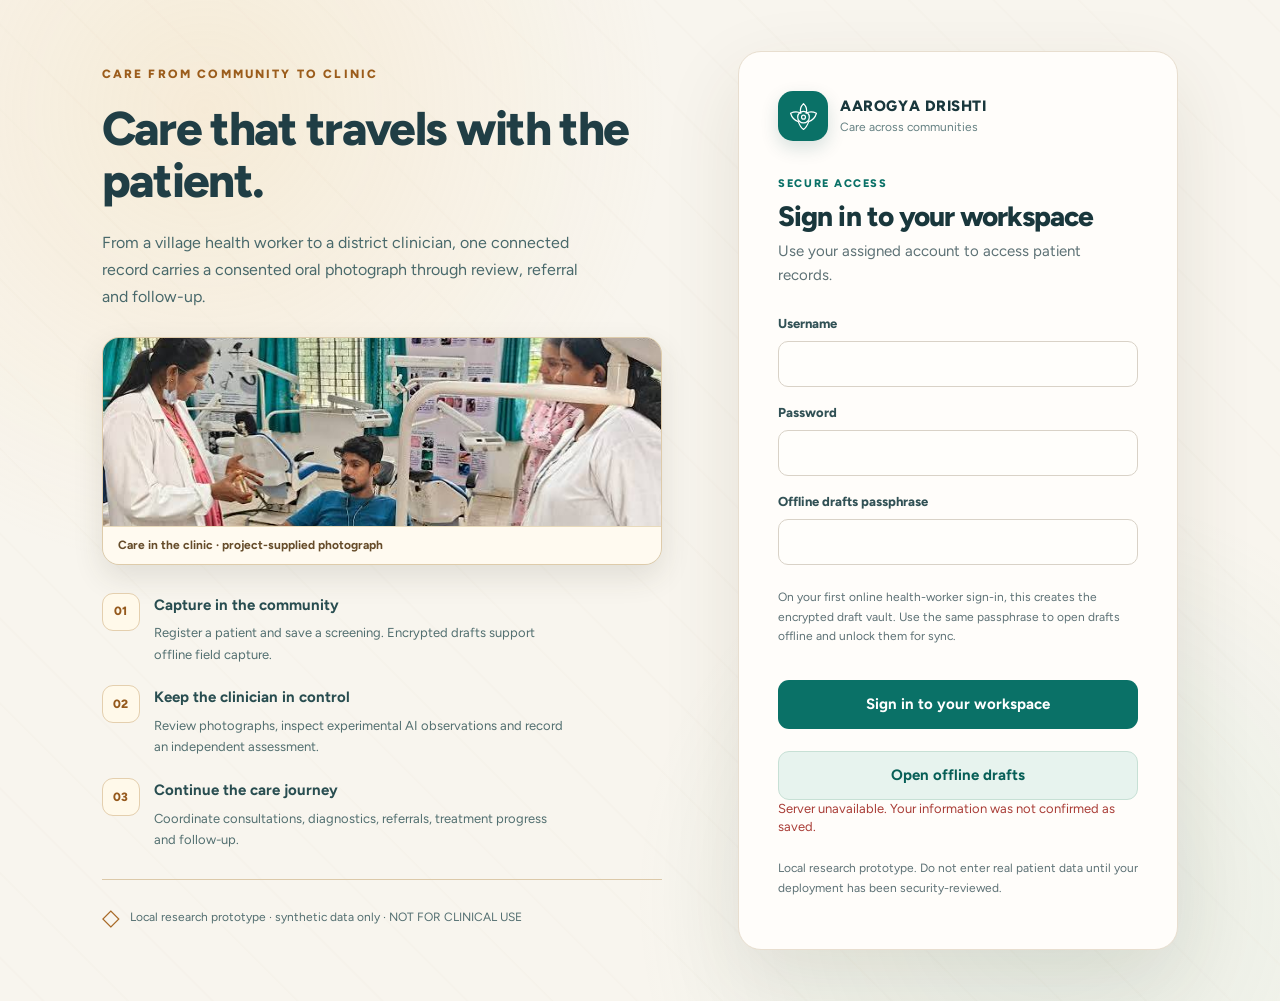
==== commit 196b0cea: "Finalize Aarogya Drishti with role-based record visibility" ====
--- a/index.html
+++ b/index.html
@@ -1,18 +1,49 @@
-<!doctype html>
+﻿<!doctype html>
 <html lang="en">
 <head>
   <meta charset="utf-8">
   <meta name="viewport" content="width=device-width, initial-scale=1, viewport-fit=cover">
-  <meta name="theme-color" content="#0b756e">
+  <meta name="theme-color" content="#0a7167">
   <meta name="description" content="Aarogya Drishti community oral health screening and referral workflow.">
   <title>Aarogya Drishti | Community care</title>
   <link rel="manifest" href="/manifest.json">
   <link rel="stylesheet" href="/styles.css">
 </head>
 <body>
+  <svg class="icon-sprite" xmlns="http://www.w3.org/2000/svg" aria-hidden="true" focusable="false">
+    <symbol id="icon-home" viewBox="0 0 24 24"><path d="m3 10 9-7 9 7v10a1 1 0 0 1-1 1H4a1 1 0 0 1-1-1V10Z"/><path d="M9 21v-7h6v7"/></symbol>
+    <symbol id="icon-users" viewBox="0 0 24 24"><circle cx="9" cy="8" r="3"/><path d="M3 20v-2a6 6 0 0 1 12 0v2H3ZM17 5a3 3 0 0 1 0 6M18 14a5 5 0 0 1 3 5v1h-3"/></symbol>
+    <symbol id="icon-scan" viewBox="0 0 24 24"><path d="M8 3H5a2 2 0 0 0-2 2v3m13-5h3a2 2 0 0 1 2 2v3M3 16v3a2 2 0 0 0 2 2h3m13-5v3a2 2 0 0 1-2 2h-3"/><circle cx="12" cy="12" r="4"/><circle cx="12" cy="12" r="1"/></symbol>
+    <symbol id="icon-gallery" viewBox="0 0 24 24"><rect x="3" y="3" width="18" height="18" rx="3"/><circle cx="8.5" cy="8.5" r="1.5"/><path d="m4 18 5.5-5 3 2.5 3.5-4L21 17"/></symbol>
+    <symbol id="icon-clipboard" viewBox="0 0 24 24"><rect x="5" y="5" width="14" height="17" rx="2"/><rect x="9" y="2" width="6" height="5" rx="1"/><path d="M9 12h6M9 16h6"/></symbol>
+    <symbol id="icon-care" viewBox="0 0 24 24"><circle cx="5" cy="18" r="2"/><circle cx="19" cy="6" r="2"/><path d="M7 17 17 7M13 7h4v4"/></symbol>
+    <symbol id="icon-video" viewBox="0 0 24 24"><rect x="2" y="5" width="14" height="14" rx="3"/><path d="m16 10 6-4v12l-6-4"/></symbol>
+    <symbol id="icon-shield" viewBox="0 0 24 24"><path d="m12 2 8 4v6c0 5-3.5 8-8 10-4.5-2-8-5-8-10V6l8-4Z"/><path d="m9 12 2 2 4-4"/></symbol>
+    <symbol id="icon-menu" viewBox="0 0 24 24"><path d="M4 6h16M4 12h16M4 18h16"/></symbol>
+    <symbol id="icon-logout" viewBox="0 0 24 24"><path d="M9 4H5a2 2 0 0 0-2 2v12a2 2 0 0 0 2 2h4M13 8l4 4-4 4M8 12h9"/></symbol>
+    <symbol id="icon-plus" viewBox="0 0 24 24"><path d="M12 5v14M5 12h14"/></symbol>
+    <symbol id="icon-arrow" viewBox="0 0 24 24"><path d="M4 12h16m-6-6 6 6-6 6"/></symbol>
+    <symbol id="icon-search" viewBox="0 0 24 24"><circle cx="11" cy="11" r="7"/><path d="m16 16 5 5"/></symbol>
+    <symbol id="icon-calendar" viewBox="0 0 24 24"><rect x="3" y="5" width="18" height="16" rx="2"/><path d="M7 3v4M17 3v4M3 10h18"/></symbol>
+    <symbol id="icon-activity" viewBox="0 0 24 24"><path d="M2 12h5l3-7 4 14 3-7h5"/></symbol>
+    <symbol id="icon-spark" viewBox="0 0 24 24"><path d="m12 2 1.8 7.2L21 11l-7.2 1.8L12 20l-1.8-7.2L3 11l7.2-1.8L12 2ZM19 18l.5 1.5L21 20l-1.5.5L19 22l-.5-1.5L17 20l1.5-.5L19 18Z"/></symbol>
+    <symbol id="icon-drishti" viewBox="0 0 48 48"><path d="M24 4c5 5 6 10 4 15 5-3 10-3 16 0-2 7-6 11-12 13-2 6-5 10-8 12-3-2-6-6-8-12C10 30 6 26 4 19c6-3 11-3 16 0-2-5-1-10 4-15Z"/><circle cx="24" cy="25" r="9"/><circle cx="24" cy="25" r="3"/></symbol>
+  </svg>
   <div id="loginView" class="login-shell" hidden>
+    <section class="login-story" aria-labelledby="conceptTitle">
+      <p class="eyebrow" data-i18n="conceptEyebrow">CARE FROM COMMUNITY TO CLINIC</p>
+      <h2 id="conceptTitle" data-i18n="conceptTitle">Care that travels with the patient.</h2>
+      <p data-i18n="conceptCopy">From a village health worker to a district clinician, one connected record carries a consented oral photograph through review, referral and follow-up.</p>
+      <figure class="login-photo"><img src="/assets/reference/clinic-reference.jpg" alt="Clinicians speaking with a person in an Indian dental care setting" decoding="async"><figcaption data-i18n="photoClinicCaption">Care in the clinic · project-supplied photograph</figcaption></figure>
+      <ol class="concept-steps">
+        <li><span>01</span><div><b data-i18n="conceptCapture">Capture in the community</b><p data-i18n="conceptCaptureCopy">Register a patient and save a screening. Encrypted drafts support offline field capture.</p></div></li>
+        <li><span>02</span><div><b data-i18n="conceptReview">Keep the clinician in control</b><p data-i18n="conceptReviewCopy">Review photographs, inspect experimental AI observations and record an independent assessment.</p></div></li>
+        <li><span>03</span><div><b data-i18n="conceptConnect">Continue the care journey</b><p data-i18n="conceptConnectCopy">Coordinate consultations, diagnostics, referrals, treatment progress and follow-up.</p></div></li>
+      </ol>
+      <div class="concept-notice"><span aria-hidden="true">&#9671;</span><p data-i18n="conceptNotice">Local research prototype · synthetic data only · NOT FOR CLINICAL USE</p></div>
+    </section>
     <section class="login-card">
-      <a class="brand" href="/" aria-label="Aarogya Drishti home"><span class="brand-mark">A</span><span><b>AAROGYA DRISHTI</b><small>Community care, connected</small></span></a>
+      <a class="brand" href="/" aria-label="Aarogya Drishti home"><span class="brand-mark"><svg class="brand-symbol" aria-hidden="true"><use href="#icon-drishti"></use></svg></span><span><b>AAROGYA DRISHTI</b><small data-i18n="brandTagline">Care across communities</small></span></a>
       <p class="eyebrow" data-i18n="secureAccess">SECURE ACCESS</p><h1 data-i18n="signIn">Sign in to your workspace</h1>
       <p class="muted" data-i18n="loginHelp">Use your assigned account to access patient records.</p>
       <form id="loginForm"><label for="username" data-i18n="username">Username</label><input id="username" name="username" autocomplete="username" required>
@@ -20,65 +51,194 @@
         <label for="offlinePassphrase" data-i18n="offlinePassphrase">Offline drafts passphrase</label><input id="offlinePassphrase" name="offlinePassphrase" type="password" autocomplete="off" minlength="12" maxlength="256">
         <p class="fine-print" data-i18n="offlineLoginHelp">On your first online health-worker sign-in, this creates the encrypted draft vault. Use the same passphrase to open drafts offline and unlock them for sync.</p>
         <button class="button primary full" type="submit" data-i18n="signIn">Sign in</button><button class="button secondary full" type="button" id="unlockOfflineButton" data-i18n="openOfflineDrafts">Open offline drafts</button><p id="loginError" class="form-error" role="alert"></p></form>
-      <p class="fine-print" data-i18n="localOnly">Local demonstration. Do not enter real patient data until your deployment has been security-reviewed.</p>
+      <p class="fine-print" data-i18n="localOnly">Local research prototype. Do not enter real patient data until your deployment has been security-reviewed.</p>
     </section>
   </div>
   <div id="appView" hidden>
+    <a class="skip-link" href="#mainWorkspace" data-i18n="skipContent">Skip to workspace content</a>
     <aside class="sidebar" id="sidebar">
-      <a class="brand" href="#home" data-page="home"><span class="brand-mark">A</span><span><b>AAROGYA DRISHTI</b><small>Community care, connected</small></span></a>
-      <div class="district-label"><span class="live-dot"></span><span data-i18n="districtCare">DISTRICT CARE</span></div>
-      <nav class="side-nav" aria-label="Main navigation">
-        <button class="nav-item active" data-page="home"><span>⌂</span><span data-i18n="overview">Overview</span></button>
-        <button class="nav-item" data-page="patients"><span>♙</span><span data-i18n="patients">Patients</span></button>
-        <button class="nav-item" data-page="screening"><span>◎</span><span data-i18n="screening">Oral screening</span></button>
-        <button class="nav-item" data-page="review"><span>▤</span><span data-i18n="clinicalReview">Clinical review</span></button>
-        <button class="nav-item" data-page="care"><span>↗</span><span data-i18n="careCoordination">Care coordination</span></button>
-        <button class="nav-item" data-page="consultations" data-clinician-only hidden><span>&#128222;</span><span data-i18n="consultations">Consultations</span></button>
-        <button class="nav-item" data-page="audit" data-admin-only hidden><span>≋</span><span data-i18n="auditLog">Audit log</span></button>
+      <div class="sidebar-brand">
+        <div class="brand"><span class="brand-mark"><svg class="brand-symbol" aria-hidden="true"><use href="#icon-drishti"></use></svg></span><span><b>AAROGYA DRISHTI</b><small data-i18n="brandTagline">Care across communities</small></span></div>
+        <p class="sidebar-brand-note" data-i18n="sidebarPrototype">Local research prototype</p>
+      </div>
+      <div class="sidebar-context"><span class="sidebar-context-kicker" id="roleScopeKicker" data-i18n="sidebarContextKicker">COMMUNITY TO CLINIC</span><strong class="sidebar-context-title" id="roleScopeTitle" data-i18n="sidebarContextTitle">Care workspace</strong></div>
+      <nav class="side-nav" aria-label="Main navigation" data-i18n-aria-label="sidebarNavigation">
+        <div class="nav-group"><p class="nav-group-label" data-i18n="sidebarGroupWorkspace">WORKSPACE</p>
+          <button class="nav-item active" data-page="home"><svg class="nav-icon" aria-hidden="true"><use href="#icon-home"></use></svg><span data-i18n="overview">Overview</span></button>
+        </div>
+        <div class="nav-group"><p class="nav-group-label" data-i18n="sidebarGroupCare">CARE JOURNEY</p>
+          <button class="nav-item" data-page="patients"><svg class="nav-icon" aria-hidden="true"><use href="#icon-users"></use></svg><span data-i18n="patients">Patients</span></button>
+          <button class="nav-item" data-page="screening"><svg class="nav-icon" aria-hidden="true"><use href="#icon-scan"></use></svg><span data-i18n="screening">Oral screening</span></button>
+          <button class="nav-item" data-page="review" data-clinician-only><svg class="nav-icon" aria-hidden="true"><use href="#icon-clipboard"></use></svg><span data-i18n="clinicalReview">Clinical review</span></button>
+          <button class="nav-item" data-page="care"><svg class="nav-icon" aria-hidden="true"><use href="#icon-care"></use></svg><span data-i18n="careCoordination">Care coordination</span></button>
+          <button class="nav-item" data-page="consultations" data-video-only hidden><svg class="nav-icon" aria-hidden="true"><use href="#icon-video"></use></svg><span data-i18n="consultations">Consultations</span></button>
+        </div>
+        <div class="nav-group"><p class="nav-group-label" data-i18n="sidebarGroupResources">RESOURCES</p>
+          <button class="nav-item" data-page="assistant"><svg class="nav-icon" aria-hidden="true"><use href="#icon-scan"></use></svg><span data-i18n="healthAssistant">Health AI</span></button>
+          <button class="nav-item" data-page="references"><svg class="nav-icon" aria-hidden="true"><use href="#icon-gallery"></use></svg><span data-i18n="references">Visual references</span></button>
+          <button class="nav-item" data-page="audit" data-admin-only hidden><svg class="nav-icon" aria-hidden="true"><use href="#icon-shield"></use></svg><span data-i18n="auditLog">Audit log</span></button>
+        </div>
       </nav>
-      <div class="sidebar-bottom"><div class="sync-state"><span class="sync-indicator" id="syncIndicator"></span><span id="syncLabel" data-i18n="connecting">Connecting…</span></div><button id="languageButton" class="language-button" type="button">తెలుగు <span>⌄</span></button>
-        <div class="account"><span class="avatar" id="userInitial">U</span><span class="account-copy"><b id="userLabel">User</b><small id="roleLabel">Health worker</small></span><button id="logoutButton" class="icon-button" aria-label="Sign out" title="Sign out">↪</button></div></div>
+      <div class="sidebar-bottom">
+        <section class="sidebar-status" aria-label="Connection status" data-i18n-aria-label="sidebarConnectionStatus"><p class="sidebar-utility-label" data-i18n="sidebarConnection">CONNECTION</p><div class="sync-state" role="status" aria-live="polite"><span class="sync-indicator" id="syncIndicator" aria-hidden="true"></span><span id="syncLabel">Connecting…</span></div></section>
+        <div class="sidebar-language"><span class="sidebar-utility-label" data-i18n="sidebarLanguage">LANGUAGE</span><button id="languageButton" class="language-button" type="button" aria-label="Switch to Telugu"><span class="language-choice" id="languageChoice">తెలుగు</span><span class="language-button-arrow" aria-hidden="true">↔</span></button></div>
+        <div class="account"><span class="avatar" id="userInitial" aria-hidden="true">U</span><span class="account-copy"><b id="userLabel">User</b><small id="roleLabel">Health worker</small></span><button id="logoutButton" class="sidebar-logout" type="button"><svg class="icon" aria-hidden="true"><use href="#icon-logout"></use></svg><span data-i18n="signOut">Sign out</span></button></div>
+      </div>
     </aside>
-    <main class="main-area"><header class="topbar"><button id="menuButton" class="icon-button menu-button" aria-label="Open navigation">☰</button><div class="breadcrumbs"><span data-i18n="workspace">Workspace</span><span>/</span><b id="pageTitle">Overview</b></div><div class="top-actions"><span class="today" id="todayLabel"></span><span class="top-avatar" id="topInitial">U</span></div></header>
+    <button class="navigation-backdrop" id="navigationBackdrop" type="button" aria-label="Close navigation" hidden></button>
+    <main class="main-area" id="mainWorkspace" tabindex="-1"><header class="topbar"><button id="menuButton" class="icon-button menu-button" aria-label="Open navigation" aria-controls="sidebar" aria-expanded="false"><svg class="icon" aria-hidden="true"><use href="#icon-menu"></use></svg></button><div class="topbar-context"><div class="breadcrumbs"><span data-i18n="workspace">Workspace</span><span>/</span><b id="pageTitle">Overview</b></div><small id="pageContext">See care activity across this workspace.</small></div><div class="top-actions"><span class="today" id="todayLabel"></span><span class="top-avatar" id="topInitial">U</span></div></header>
       <div class="content-wrap">
         <section class="page active" id="page-home">
-          <div class="welcome-row"><div><p class="eyebrow" data-i18n="fieldWorkspace">FIELD WORKSPACE</p><h1><span data-i18n="goodDay">Good day</span>, <span id="welcomeName">Health worker</span></h1><p class="muted" data-i18n="overviewSubtitle">A clear view of patients moving through care.</p></div><button class="button primary" data-go="patients"><span>＋</span> <span data-i18n="registerPatient">Register patient</span></button></div>
-          <div class="safety-banner"><span class="safety-icon">✳</span><div><b data-i18n="researchNotice">Research and screening support only</b><p data-i18n="safetyCopy">This application does not diagnose disease. A qualified clinician makes every clinical decision.</p></div><span class="notice-tag">NOT FOR CLINICAL USE</span></div>
-          <div class="metric-grid"><article class="metric-card"><div class="metric-top"><span data-i18n="registeredPatients">Registered patients</span><span class="metric-icon mint">♙</span></div><strong id="metricPatients">—</strong><small data-i18n="allRecords">All records in this workspace</small></article><article class="metric-card"><div class="metric-top"><span data-i18n="screeningsInQueue">Screenings in queue</span><span class="metric-icon peach">◎</span></div><strong id="metricScreenings">—</strong><small data-i18n="awaitingReview">Awaiting clinical review</small></article><article class="metric-card"><div class="metric-top"><span data-i18n="followUpsDue">Follow-ups due</span><span class="metric-icon lavender">◷</span></div><strong id="metricFollowups">—</strong><small data-i18n="nextSevenDays">Scheduled in the next 7 days</small></article><article class="metric-card"><div class="metric-top"><span data-i18n="referralsOpen">Open referrals</span><span class="metric-icon blue">↗</span></div><strong id="metricReferrals">—</strong><small data-i18n="careInMotion">Care coordination in motion</small></article></div>
-          <div class="dashboard-grid"><section class="panel journey-panel"><div class="panel-heading"><div><p class="eyebrow" data-i18n="carePathway">CARE PATHWAY</p><h2 data-i18n="journeyTitle">Patient journey</h2></div><button class="text-button" data-go="patients"><span data-i18n="viewPatients">View patients</span> →</button></div><div class="journey-steps"><div class="journey-step done"><span>01</span><b data-i18n="registration">Registration</b><small data-i18n="identityHistory">Identity and history</small></div><i></i><div class="journey-step current"><span>02</span><b data-i18n="screening">Screening</b><small data-i18n="photoAssessment">Photo and assessment</small></div><i></i><div class="journey-step"><span>03</span><b data-i18n="clinician">Clinician</b><small data-i18n="medicalReview">Medical review</small></div><i></i><div class="journey-step"><span>04</span><b data-i18n="followUp">Follow-up</b><small data-i18n="continuityCare">Continuity of care</small></div></div><div class="empty-state compact" id="journeyEmpty"><span>✧</span><p data-i18n="journeyEmpty">Register a patient to begin their care pathway.</p></div></section>
-          <section class="panel model-panel"><div class="panel-heading"><div><p class="eyebrow" data-i18n="modelReadiness">MODEL READINESS</p><h2 data-i18n="imageAnalysis">Image analysis</h2></div><span class="status-pill status-offline" id="modelStatus">Unavailable</span></div><div class="model-visual"><div class="model-orb">◎</div><div><b data-i18n="notConfigured">Not configured</b><p data-i18n="modelCopy">No validated model is installed. No predictions will be generated.</p></div></div><div class="model-foot"><span>AI</span><span data-i18n="experimentalOnly">Experimental research only</span><span class="model-arrow">→</span></div></section></div>
-          <section class="panel recent-panel"><div class="panel-heading"><div><p class="eyebrow" data-i18n="latestActivity">LATEST ACTIVITY</p><h2 data-i18n="recentPatients">Recent patients</h2></div><button class="text-button" data-go="patients"><span data-i18n="seeAll">See all</span> →</button></div><div class="table-scroll"><table><thead><tr><th data-i18n="patient">PATIENT</th><th data-i18n="patientId">PATIENT ID</th><th data-i18n="village">VILLAGE</th><th data-i18n="registered">REGISTERED</th><th></th></tr></thead><tbody id="recentPatientsBody"></tbody></table></div><div id="recentEmpty" class="empty-state"><span>♙</span><b data-i18n="noPatients">No patients yet</b><p data-i18n="noPatientsCopy">Your registered patients will appear here.</p><button class="button secondary" data-go="patients" data-i18n="registerFirst">Register your first patient</button></div></section>
+          <div class="welcome-row"><div><p class="eyebrow" data-i18n="fieldWorkspace">FIELD WORKSPACE</p><h1><span data-i18n="goodDay">Good day</span>, <span id="welcomeName">Health worker</span></h1><p class="muted" data-i18n="overviewSubtitle">A clear view of patients moving through care.</p></div><button class="button primary" data-go="patients" data-register><svg class="icon" aria-hidden="true"><use href="#icon-plus"></use></svg> <span data-i18n="registerPatient">Register patient</span></button></div>
+          <div class="safety-banner"><span class="safety-icon"><svg class="icon" aria-hidden="true"><use href="#icon-shield"></use></svg></span><div><b data-i18n="researchNotice">Research and screening support only</b><p data-i18n="safetyCopy">This application does not diagnose disease. A qualified clinician makes every clinical decision.</p></div><span class="notice-tag">NOT FOR CLINICAL USE</span></div>
+          <section class="demo-start" aria-labelledby="demoStartTitle">
+            <div class="demo-start-heading"><div><p class="eyebrow" data-i18n="demoStartEyebrow">YOUR NEXT STEP</p><h2 id="demoStartTitle" data-i18n="demoStartTitle">Start with a patient. Follow through to care.</h2></div><span class="demo-mode-badge" data-i18n="demoMode">Connected care workspace</span></div>
+            <div class="demo-actions">
+              <button class="demo-action" type="button" data-go="patients"><span class="demo-action-number">01</span><span><b data-i18n="demoPatients">Patient records</b><small data-i18n="demoPatientsCopy">Find a person or register a new record</small></span><span aria-hidden="true">&#8594;</span></button>
+              <button class="demo-action" type="button" data-go="screening"><span class="demo-action-number">02</span><span><b data-i18n="demoScreening">Screening and AI</b><small data-i18n="demoScreeningCopy">Save a photo and inspect advisory observations</small></span><span aria-hidden="true">&#8594;</span></button>
+              <button class="demo-action" type="button" data-go="care"><span class="demo-action-number">03</span><span><b data-i18n="demoCare">Review and care</b><small data-i18n="demoCareCopy">Open the saved patient journey and next steps</small></span><span aria-hidden="true">&#8594;</span></button>
+              <button class="demo-action" type="button" data-go="consultations" data-video-only hidden><span class="demo-action-number">04</span><span><b data-i18n="demoConsultation">Video consultation</b><small data-i18n="demoConsultationCopy">Schedule, share a Jitsi room and check audio in Jitsi</small></span><span aria-hidden="true">&#8594;</span></button>
+            </div>
+            <p class="demo-ai-tip" data-i18n="demoAiTip">Reopen a screening to view its saved MedGemma result without running the model again. A new local CPU run can take several minutes; continue the care workflow, then reopen the screening for its saved result.</p>
+          </section>
+          <div class="overview-story-strip" aria-label="Illustrative care scenes" data-i18n-aria-label="overviewScenesLabel">
+            <figure class="story-photo-card"><img src="/assets/illustrations/overview-community-india.png" alt="Illustration of community health outreach in India" data-i18n-alt="overviewCommunityAlt" loading="lazy" decoding="async"><figcaption><b data-i18n="photoCommunityTitle">Rooted in the community</b><small data-i18n="illustrativeArtCredit">Illustrative artwork</small></figcaption></figure>
+            <figure class="story-photo-card"><img src="/assets/illustrations/overview-clinic-india.png" alt="Illustration of a clinic handoff in India" data-i18n-alt="overviewClinicAlt" loading="lazy" decoding="async"><figcaption><b data-i18n="photoExaminationTitle">Connected to clinical care</b><small data-i18n="illustrativeArtCredit">Illustrative artwork</small></figcaption></figure>
+          </div>
+          <div class="metric-grid"><article class="metric-card"><div class="metric-top"><span data-i18n="registeredPatients">Registered patients</span><span class="metric-icon mint"><svg class="icon" aria-hidden="true"><use href="#icon-users"></use></svg></span></div><strong id="metricPatients">—</strong><small id="roleMetricScope" data-i18n="allRecords">All records in this workspace</small></article><article class="metric-card"><div class="metric-top"><span data-i18n="screeningsInQueue">Screenings in queue</span><span class="metric-icon peach"><svg class="icon" aria-hidden="true"><use href="#icon-scan"></use></svg></span></div><strong id="metricScreenings">—</strong><small data-i18n="awaitingReview">Awaiting clinical review</small></article><article class="metric-card"><div class="metric-top"><span data-i18n="followUpsDue">Follow-ups due</span><span class="metric-icon lavender"><svg class="icon" aria-hidden="true"><use href="#icon-calendar"></use></svg></span></div><strong id="metricFollowups">—</strong><small data-i18n="nextSevenDays">Scheduled in the next 7 days</small></article><article class="metric-card"><div class="metric-top"><span data-i18n="referralsOpen">Open referrals</span><span class="metric-icon blue"><svg class="icon" aria-hidden="true"><use href="#icon-care"></use></svg></span></div><strong id="metricReferrals">—</strong><small data-i18n="careInMotion">Care coordination in motion</small></article></div>
+          <div class="dashboard-grid"><section class="panel journey-panel"><div class="panel-heading"><div><p class="eyebrow" data-i18n="carePathway">CARE PATHWAY</p><h2 data-i18n="journeyTitle">Patient journey</h2></div><button class="text-button" data-go="patients"><span data-i18n="viewPatients">View patients</span> →</button></div><p class="journey-guide-label" data-i18n="generalPathway">General workflow guide. Open Care coordination to see a selected patient's saved progress.</p><div class="journey-steps"><div class="journey-step"><span>01</span><b data-i18n="registration">Registration</b><small data-i18n="identityHistory">Identity and history</small></div><i></i><div class="journey-step"><span>02</span><b data-i18n="screening">Screening</b><small data-i18n="photoAssessment">Photo and assessment</small></div><i></i><div class="journey-step"><span>03</span><b data-i18n="clinician">Clinician</b><small data-i18n="medicalReview">Medical review</small></div><i></i><div class="journey-step"><span>04</span><b data-i18n="followUp">Follow-up</b><small data-i18n="continuityCare">Continuity of care</small></div></div><div class="empty-state compact" id="journeyEmpty"><span>✧</span><p data-i18n="journeyEmpty">Register a patient to begin their care pathway.</p></div></section>
+          <section class="panel model-panel"><div class="panel-heading"><div><p class="eyebrow" data-i18n="modelReadiness">MODEL READINESS</p><h2 data-i18n="imageAnalysis">Image analysis</h2></div><span class="status-pill status-offline" id="modelStatus">Unavailable</span></div><div class="model-visual"><div class="model-orb"><svg class="icon" aria-hidden="true"><use href="#icon-scan"></use></svg></div><div><b data-i18n="notConfigured">Not configured</b><p data-i18n="modelCopy">No validated model is installed. No predictions will be generated.</p></div></div><div class="model-foot"><span>AI</span><span data-i18n="experimentalOnly">Experimental research only</span><span class="model-arrow">→</span></div></section></div>
+          <section class="panel recent-panel"><div class="panel-heading"><div><p class="eyebrow" data-i18n="latestActivity">LATEST ACTIVITY</p><h2 data-i18n="recentPatients">Recent patients</h2></div><button class="text-button" data-go="patients"><span data-i18n="seeAll">See all</span> →</button></div><div class="table-scroll"><table><thead><tr><th data-i18n="patient">PATIENT</th><th data-i18n="patientId">PATIENT ID</th><th data-i18n="village">VILLAGE</th><th data-i18n="registered">REGISTERED</th><th></th></tr></thead><tbody id="recentPatientsBody"></tbody></table></div><div id="recentEmpty" class="empty-state"><span>♙</span><b data-i18n="noPatients">No patients yet</b><p data-i18n="noPatientsCopy">Your registered patients will appear here.</p><button class="button secondary" data-go="patients" data-register data-i18n="registerFirst">Register your first patient</button></div></section>
         </section>
-        <section class="page" id="page-patients"><div class="page-heading"><div><p class="eyebrow" data-i18n="careRecords">CARE RECORDS</p><h1 data-i18n="patients">Patients</h1><p class="muted" data-i18n="patientsSubtitle">Register people and keep their care journey organized.</p></div><button class="button primary" id="newPatientButton">＋ <span data-i18n="registerPatient">Register patient</span></button></div>
-          <div id="offlineOnlyNotice" class="safety-banner" hidden><span class="safety-icon">!</span><div><b data-i18n="offlineOnlyTitle">Offline draft mode</b><p data-i18n="offlineOnlyCopy">Only new patient registrations can be drafted here. Existing records, reviews, follow-ups, consultations, and screening photos are unavailable offline. Sign in online and sync drafts soon; browser storage can be cleared.</p></div></div>
+        <section class="page" id="page-patients"><div class="page-heading"><div><p class="eyebrow" data-i18n="careRecords">CARE RECORDS</p><h1 data-i18n="patients">Patients</h1><p class="muted" id="patientsScopeDescription" data-i18n="patientsSubtitle">Register people and keep their care journey organized.</p></div><button class="button primary" id="newPatientButton"><svg class="icon" aria-hidden="true"><use href="#icon-plus"></use></svg> <span data-i18n="registerPatient">Register patient</span></button></div>
+          <section class="page-story page-story-patients" aria-labelledby="patientsStoryTitle">
+            <div class="page-story-copy"><p class="eyebrow" data-i18n="patientsStoryEyebrow">FROM FIRST CONTACT</p><h2 id="patientsStoryTitle" data-i18n="patientsStoryTitle">One person. One care record.</h2><p data-i18n="patientsStoryCopy">Registration connects a person with the screenings, clinician reviews, referrals and follow-ups that follow.</p></div>
+            <figure class="page-story-image"><img src="/assets/illustrations/patient-registration-india.png" alt="Illustration of a health worker helping a person register for care" data-i18n-alt="patientsStoryAlt" loading="lazy" decoding="async"><figcaption data-i18n="illustrativeArtCredit">Illustrative artwork</figcaption></figure>
+          </section>
+
+          <div id="offlineOnlyNotice" class="safety-banner" hidden><span class="safety-icon"><svg class="icon" aria-hidden="true"><use href="#icon-shield"></use></svg></span><div><b data-i18n="offlineOnlyTitle">Offline draft mode</b><p data-i18n="offlineOnlyCopy">Only new patient registrations can be drafted here. Existing records, reviews, follow-ups, consultations, and screening photos are unavailable offline. Sign in online and sync drafts soon; browser storage can be cleared.</p></div></div>
           <section id="offlineDraftPanel" class="panel recent-panel" hidden><div class="panel-heading"><div><p class="eyebrow" data-i18n="offlineDraftsEyebrow">ENCRYPTED ON THIS DEVICE</p><h2 data-i18n="offlineDraftsTitle">Patient registration drafts</h2></div><span id="offlineDraftCount" class="count-label"></span></div><p id="offlineDraftStatus" class="muted" role="status"></p><div id="offlineDraftList" class="record-list"></div><button id="syncDraftsButton" class="button secondary" type="button" data-i18n="syncDrafts">Sync drafts now</button></section>
-          <div id="patientRecordsPanel" class="panel patient-list-panel"><div class="list-toolbar"><div class="search-box"><span>⌕</span><input id="patientSearch" type="search" placeholder="Search patient name or ID" data-i18n-placeholder="searchPatients"></div><span id="patientCount" class="count-label"></span></div><div class="table-scroll"><table><thead><tr><th data-i18n="patient">PATIENT</th><th data-i18n="patientId">PATIENT ID</th><th data-i18n="ageGender">AGE / GENDER</th><th data-i18n="village">VILLAGE</th><th data-i18n="registered">REGISTERED</th><th></th></tr></thead><tbody id="patientsBody"></tbody></table></div><div id="patientsEmpty" class="empty-state"><span>♙</span><b data-i18n="noPatients">No patients yet</b><p data-i18n="patientsEmptyCopy">Add a patient to start their screening and care record.</p><button class="button primary" id="emptyRegisterButton" data-i18n="registerPatient">Register patient</button></div></div></section>
-        <section class="page" id="page-screening"><div class="page-heading"><div><p class="eyebrow" data-i18n="oralHealth">ORAL HEALTH</p><h1 data-i18n="screening">Oral screening</h1><p class="muted" data-i18n="screeningSubtitle">Capture a photograph and document screening observations.</p></div></div><div class="workflow-grid"><section class="panel form-panel"><h2 data-i18n="newScreening">New screening</h2><form id="screeningForm"><label for="screenPatient" data-i18n="selectPatient">Patient</label><select id="screenPatient" required></select><label for="workerName" data-i18n="healthWorker">Health worker</label><input id="workerName" required autocomplete="name"><label for="lesionLocation" data-i18n="areaObserved">Area observed</label><select id="lesionLocation"><option value="" data-i18n="selectArea">Select area</option><option>Tongue</option><option>Inner cheek</option><option>Gums</option><option>Lips</option><option>Floor of mouth</option><option>Other</option></select><label for="duration" data-i18n="symptomDuration">Symptom duration</label><input id="duration" placeholder="e.g. 2 weeks" data-i18n-placeholder="durationPlaceholder"><label for="screenNotes" data-i18n="screenNotes">Screening notes</label><textarea id="screenNotes" rows="3"></textarea><label for="oralImage" data-i18n="oralPhoto">Oral photograph</label><input id="oralImage" type="file" accept="image/jpeg,image/png,image/webp" capture="environment" required><div class="quality-result" id="qualityResult" aria-live="polite"><span class="quality-icon">◇</span><span data-i18n="photoQualityPrompt">Choose a clear, well-lit image. Quality checks will appear here.</span></div><img id="imagePreview" class="image-preview" alt="Selected oral photograph preview" hidden><div class="button-row"><button class="button primary" type="submit" data-i18n="saveScreening">Save screening</button></div></form></section><aside class="panel guide-panel"><p class="eyebrow" data-i18n="photoGuide">PHOTO GUIDE</p><h2 data-i18n="betterPhoto">A better photo helps review</h2><ul class="guide-list"><li><span>01</span><div><b data-i18n="goodLight">Use good light</b><p data-i18n="goodLightCopy">Bright, even light helps show the area clearly.</p></div></li><li><span>02</span><div><b data-i18n="steadyFocus">Hold steady and focus</b><p data-i18n="steadyFocusCopy">Keep the camera close enough to see details.</p></div></li><li><span>03</span><div><b data-i18n="wholeArea">Show the whole area</b><p data-i18n="wholeAreaCopy">Avoid fingers, shadows, blur and unrelated objects.</p></div></li><li><span>04</span><div><b data-i18n="consentFirst">Get consent first</b><p data-i18n="consentCopy">Explain the photograph and obtain patient consent.</p></div></li></ul><div class="safety-note"><b data-i18n="noDiagnosis">No automatic diagnosis</b><p data-i18n="noDiagnosisCopy">A qualified clinician must assess every finding. Image quality checks do not identify disease.</p></div></aside></div><section class="panel recent-panel"><div class="panel-heading"><div><p class="eyebrow" data-i18n="latestActivity">LATEST ACTIVITY</p><h2 data-i18n="screeningRecords">Screening records</h2></div></div><div id="screeningList" class="record-list"></div></section></section>
-        <section class="page" id="page-review"><div class="page-heading"><div><p class="eyebrow" data-i18n="clinicalOversight">CLINICAL OVERSIGHT</p><h1 data-i18n="clinicalReview">Clinical review</h1><p class="muted" data-i18n="reviewSubtitle">Qualified medical officers document their independent assessment.</p></div></div><div class="workflow-grid"><section class="panel form-panel"><h2 data-i18n="recordReview">Record a review</h2><form id="reviewForm"><label for="reviewPatient" data-i18n="selectPatient">Patient</label><select id="reviewPatient" required></select><label for="reviewerName" data-i18n="medicalOfficer">Medical officer</label><input id="reviewerName" required><label for="reviewStatus" data-i18n="reviewStatus">Review status</label><select id="reviewStatus"><option value="Reviewed">Reviewed</option><option value="Further examination required">Further examination required</option><option value="Pending">Pending</option></select><label for="observations" data-i18n="clinicalObservations">Clinical observations</label><textarea id="observations" rows="5" required></textarea><button class="button primary" type="submit" data-i18n="saveReview">Save review</button></form></section><aside class="panel guide-panel"><p class="eyebrow" data-i18n="decisionSupport">DECISION SUPPORT</p><h2 data-i18n="clinicianAuthority">Clinical decisions stay with the clinician</h2><p class="muted" data-i18n="clinicianCopy">This workspace records human review. It does not interpret images or recommend a diagnosis, biopsy, or treatment.</p><div class="safety-note"><b>NOT FOR CLINICAL USE</b><p data-i18n="researchReminder">Any experimental model output must be separately validated and must never replace professional judgment.</p></div></aside></div><section class="panel recent-panel"><div class="panel-heading"><div><p class="eyebrow" data-i18n="latestActivity">LATEST ACTIVITY</p><h2 data-i18n="reviewRecords">Review records</h2></div></div><div id="reviewList" class="record-list"></div></section></section>
-        <section class="page" id="page-care"><div class="page-heading"><div><p class="eyebrow" data-i18n="continuityCare">CONTINUITY OF CARE</p><h1 data-i18n="careCoordination">Care coordination</h1><p class="muted" data-i18n="careSubtitle">Track referrals, appointments and follow-up actions.</p></div></div><div class="workflow-grid"><section class="panel form-panel"><h2 data-i18n="newReferral">New referral</h2><form id="referralForm"><label for="referralPatient" data-i18n="selectPatient">Patient</label><select id="referralPatient" required></select><label for="hospital" data-i18n="hospital">Hospital / facility</label><input id="hospital" required><label for="department" data-i18n="department">Department</label><input id="department"><label for="referralReason" data-i18n="referralReason">Reason for referral</label><textarea id="referralReason" rows="3" required></textarea><label for="appointmentDate" data-i18n="appointmentDate">Appointment date</label><input id="appointmentDate" type="date"><button class="button primary" type="submit" data-i18n="saveReferral">Save referral</button></form></section><section class="panel form-panel"><h2 data-i18n="newFollowup">Schedule follow-up</h2><form id="followupForm"><label for="followPatient" data-i18n="selectPatient">Patient</label><select id="followPatient" required></select><label for="followDate" data-i18n="followupDate">Follow-up date</label><input id="followDate" type="date" required><label for="followNotes" data-i18n="followupNotes">Notes</label><textarea id="followNotes" rows="3"></textarea><button class="button primary" type="submit" data-i18n="saveFollowup">Schedule follow-up</button></form></section></div><section class="panel recent-panel"><div class="panel-heading"><div><p class="eyebrow" data-i18n="latestActivity">LATEST ACTIVITY</p><h2 data-i18n="careRecordsTitle">Referrals and follow-ups</h2></div></div><div id="careList" class="record-list"></div></section></section>
+          <div id="patientRecordsPanel" class="panel patient-list-panel"><div class="list-toolbar"><div class="search-box"><label class="reference-sr-only" for="patientSearch" data-i18n="searchPatients">Search patient name or ID</label><svg class="icon" aria-hidden="true"><use href="#icon-search"></use></svg><input id="patientSearch" type="search" placeholder="Search patient name or ID" data-i18n-placeholder="searchPatients"></div><span id="patientCount" class="count-label"></span></div><div class="table-scroll"><table><thead><tr><th data-i18n="patient">PATIENT</th><th data-i18n="patientId">PATIENT ID</th><th data-i18n="ageGender">AGE / GENDER</th><th data-i18n="village">VILLAGE</th><th data-i18n="registeredBy">REGISTERED BY</th><th data-i18n="registered">REGISTERED</th><th></th></tr></thead><tbody id="patientsBody"></tbody></table></div><div id="patientsEmpty" class="empty-state"><span>♙</span><b data-i18n="noPatients">No patients yet</b><p data-i18n="patientsEmptyCopy">Add a patient to start their screening and care record.</p><button class="button primary" id="emptyRegisterButton" data-i18n="registerPatient">Register patient</button></div></div></section>
+        <section class="page" id="page-assistant"></section>
+        <section class="page" id="page-screening"><div class="page-heading"><div><p class="eyebrow" data-i18n="oralHealth">ORAL HEALTH</p><h1 data-i18n="screening">Oral screening</h1><p class="muted" data-i18n="screeningSubtitle">Capture a photograph and document screening observations.</p></div></div>
+          <section class="page-story page-story-screening" aria-labelledby="screeningStoryTitle">
+            <div class="page-story-copy"><p class="eyebrow" data-i18n="screeningStoryEyebrow">CAPTURE WITH CONTEXT</p><h2 id="screeningStoryTitle" data-i18n="screeningStoryTitle">A clear image becomes a reviewable record.</h2><p data-i18n="screeningStoryCopy">Capture with consent and describe what was seen. The protected photograph goes to a clinician; image checks do not identify disease.</p></div>
+            <figure class="page-story-image"><img src="/assets/illustrations/oral-screening-setup-india.png" alt="Illustration of a health worker preparing a camera and light for oral screening" data-i18n-alt="screeningStoryAlt" loading="lazy" decoding="async"><figcaption data-i18n="illustrativeArtCredit">Illustrative artwork</figcaption></figure>
+          </section>
+<div class="workflow-grid"><section class="panel form-panel"><h2 data-i18n="newScreening">New screening</h2><form id="screeningForm"><label for="screenPatient" data-i18n="selectPatient">Patient</label><select id="screenPatient" required></select><label for="workerName" data-i18n="healthWorker">Health worker</label><input id="workerName" required autocomplete="name"><label for="lesionLocation" data-i18n="areaObserved">Area observed</label><select id="lesionLocation"><option value="" data-i18n="selectArea">Select area</option><option>Tongue</option><option>Inner cheek</option><option>Gums</option><option>Lips</option><option>Floor of mouth</option><option>Other</option></select><label for="duration" data-i18n="symptomDuration">Symptom duration</label><input id="duration" placeholder="e.g. 2 weeks" data-i18n-placeholder="durationPlaceholder"><label for="screenNotes" data-i18n="screenNotes">Screening notes</label><textarea id="screenNotes" rows="3"></textarea><label for="oralImage" data-i18n="oralPhoto">Oral photograph</label><input id="oralImage" type="file" accept="image/jpeg,image/png,image/webp" capture="environment" required><div class="quality-result" id="qualityResult" aria-live="polite"><span class="quality-icon"><svg class="icon" aria-hidden="true"><use href="#icon-scan"></use></svg></span><span data-i18n="photoQualityPrompt">Choose a clear, well-lit image. Quality checks will appear here.</span></div><img id="imagePreview" class="image-preview" alt="Selected oral photograph preview" hidden><div class="button-row"><button class="button primary" type="submit" data-i18n="saveScreening">Save screening</button></div></form></section><aside class="panel guide-panel"><p class="eyebrow" data-i18n="photoGuide">PHOTO GUIDE</p><h2 data-i18n="betterPhoto">A better photo helps review</h2><ul class="guide-list"><li><span>01</span><div><b data-i18n="goodLight">Use good light</b><p data-i18n="goodLightCopy">Bright, even light helps show the area clearly.</p></div></li><li><span>02</span><div><b data-i18n="steadyFocus">Hold steady and focus</b><p data-i18n="steadyFocusCopy">Keep the camera close enough to see details.</p></div></li><li><span>03</span><div><b data-i18n="wholeArea">Show the whole area</b><p data-i18n="wholeAreaCopy">Avoid fingers, shadows, blur and unrelated objects.</p></div></li><li><span>04</span><div><b data-i18n="consentFirst">Get consent first</b><p data-i18n="consentCopy">Explain the photograph and obtain patient consent.</p></div></li></ul><div class="safety-note"><b data-i18n="noDiagnosis">No automatic diagnosis</b><p data-i18n="noDiagnosisCopy">A qualified clinician must assess every finding. Image quality checks do not identify disease.</p></div></aside></div><section class="panel recent-panel"><div class="panel-heading"><div><p class="eyebrow" data-i18n="latestActivity">LATEST ACTIVITY</p><h2 data-i18n="screeningRecords">Screening records</h2></div></div><div id="screeningList" class="record-list"></div></section></section>
+        <section class="page" id="page-review"><div class="page-heading"><div><p class="eyebrow" data-i18n="clinicalOversight">CLINICAL OVERSIGHT</p><h1 data-i18n="clinicalReview">Clinical review</h1><p class="muted" data-i18n="reviewSubtitle">Qualified medical officers document their independent assessment.</p></div></div>
+          <section class="page-story page-story-review" aria-labelledby="reviewStoryTitle">
+            <div class="page-story-copy"><p class="eyebrow" data-i18n="reviewStoryEyebrow">CLINICIAN-LED REVIEW</p><h2 id="reviewStoryTitle" data-i18n="reviewStoryTitle">Human judgment leads the review.</h2><p data-i18n="reviewStoryCopy">Inspect the screening photo and relevant record, then document an independent assessment. Experimental AI text is not a diagnosis.</p></div>
+            <figure class="page-story-image"><img src="/assets/illustrations/clinician-review-india.png" alt="Illustration of a clinician reviewing a protected record" data-i18n-alt="reviewStoryAlt" loading="lazy" decoding="async"><figcaption data-i18n="illustrativeArtCredit">Illustrative artwork</figcaption></figure>
+          </section>
+<div class="workflow-grid"><section class="panel form-panel"><h2 data-i18n="recordReview">Record a review</h2><form id="reviewForm"><label for="reviewPatient" data-i18n="selectPatient">Patient</label><select id="reviewPatient" required></select><label for="reviewerName" data-i18n="medicalOfficer">Medical officer</label><input id="reviewerName" required><label for="reviewStatus" data-i18n="reviewStatus">Review status</label><select id="reviewStatus"><option value="Reviewed">Reviewed</option><option value="Further examination required">Further examination required</option><option value="Pending">Pending</option></select><label for="observations" data-i18n="clinicalObservations">Clinical observations</label><textarea id="observations" rows="5" required></textarea><button class="button primary" type="submit" data-i18n="saveReview">Save review</button></form></section><aside class="panel guide-panel"><p class="eyebrow" data-i18n="decisionSupport">DECISION SUPPORT</p><h2 data-i18n="clinicianAuthority">Clinical decisions stay with the clinician</h2><p class="muted" data-i18n="clinicianCopy">This workspace records human review. It does not interpret images or recommend a diagnosis, biopsy, or treatment.</p><div class="safety-note"><b>NOT FOR CLINICAL USE</b><p data-i18n="researchReminder">Any experimental model output must be separately validated and must never replace professional judgment.</p></div></aside></div><section class="panel recent-panel"><div class="panel-heading"><div><p class="eyebrow" data-i18n="latestActivity">LATEST ACTIVITY</p><h2 data-i18n="reviewRecords">Review records</h2></div></div><div id="reviewList" class="record-list"></div></section></section>
+        <section class="page" id="page-care"><div class="page-heading"><div><p class="eyebrow" data-i18n="continuityCare">CONTINUITY OF CARE</p><h1 data-i18n="careCoordination">Care coordination</h1><p class="muted" data-i18n="careSubtitle">Track referrals, appointments and follow-up actions.</p></div></div>
+          <section class="page-story page-story-care" aria-labelledby="careStoryTitle">
+            <div class="page-story-copy"><p class="eyebrow" data-i18n="careStoryEyebrow">THE NEXT STEP MATTERS</p><h2 id="careStoryTitle" data-i18n="careStoryTitle">Keep care moving after the review.</h2><p data-i18n="careStoryCopy">Give each referral a destination and each follow-up a date. Keep the plan linked to the patient record for the next clinician.</p></div>
+            <figure class="page-story-image"><img src="/assets/illustrations/care-journey-india.png" alt="Illustration of an Indian health worker coordinating a patient's next steps" data-i18n-alt="careStoryAlt" loading="lazy" decoding="async"><figcaption data-i18n="illustrativeArtCredit">Illustrative artwork</figcaption></figure>
+          </section>
+<div class="workflow-grid"><section class="panel form-panel"><h2 data-i18n="newReferral">New referral</h2><form id="referralForm"><label for="referralPatient" data-i18n="selectPatient">Patient</label><select id="referralPatient" required></select><label for="hospital" data-i18n="hospital">Hospital / facility</label><input id="hospital" required><label for="department" data-i18n="department">Department</label><input id="department"><label for="referralReason" data-i18n="referralReason">Reason for referral</label><textarea id="referralReason" rows="3" required></textarea><label for="appointmentDate" data-i18n="appointmentDate">Appointment date</label><input id="appointmentDate" type="date"><button class="button primary" type="submit" data-i18n="saveReferral">Save referral</button></form></section><section class="panel form-panel"><h2 data-i18n="newFollowup">Schedule follow-up</h2><form id="followupForm"><label for="followPatient" data-i18n="selectPatient">Patient</label><select id="followPatient" required></select><label for="followDate" data-i18n="followupDate">Follow-up date</label><input id="followDate" type="date" required><label for="followNotes" data-i18n="followupNotes">Notes</label><textarea id="followNotes" rows="3"></textarea><button class="button primary" type="submit" data-i18n="saveFollowup">Schedule follow-up</button></form></section></div><section class="panel recent-panel"><div class="panel-heading"><div><p class="eyebrow" data-i18n="latestActivity">LATEST ACTIVITY</p><h2 data-i18n="careRecordsTitle">Referrals and follow-ups</h2></div></div><div id="careList" class="record-list"></div></section></section>
         <section class="page" id="page-consultations">
-          <div class="page-heading"><div><p class="eyebrow">REMOTE CARE</p><h1 data-i18n="consultations">Consultations</h1><p class="muted" data-i18n="consultationSubtitle">Schedule a private video review with a clinician.</p></div></div>
+          <div class="page-heading"><div><p class="eyebrow" data-i18n="remoteCare">REMOTE CARE</p><h1 data-i18n="consultations">Consultations</h1><p class="muted" data-i18n="consultationSubtitle">Schedule a video review with a clinician.</p></div></div>
+          <section class="consultation-hero" aria-labelledby="consultationHeroTitle">
+            <div class="consultation-hero-copy"><p class="eyebrow" data-i18n="consultationHeroEyebrow">CONNECTED CARE</p><h2 id="consultationHeroTitle" data-i18n="consultationHeroTitle">A familiar face, wherever care continues.</h2><p data-i18n="consultationHeroCopy">Use the saved patient record to prepare a clinician-led call. Afterward, document the review and next steps in the care journey.</p></div>
+            <figure class="consultation-hero-photo consultation-hero-image"><img src="/assets/illustrations/teleconsultation-india.png" alt="Illustration of an Indian clinician speaking with a community health worker by video" data-i18n-alt="consultationHeroAlt" loading="lazy" decoding="async"><figcaption data-i18n="consultationPhotoCredit">Illustrative artwork</figcaption></figure>
+          </section>
+          <section id="micPreflight" class="panel mic-preflight" aria-labelledby="micPreflightTitle">
+            <div class="mic-preflight-heading"><div><p class="eyebrow" id="micPreflightEyebrow">BEFORE THE CALL</p><h2 id="micPreflightTitle">Check the doctor's microphone</h2><p id="micPreflightIntro">Run this check before opening Jitsi. Stay quiet for 2 seconds, then speak toward the screen as on a normal call for 6 seconds.</p></div><span class="mic-preflight-icon" aria-hidden="true"><svg class="icon"><use href="#icon-video"></use></svg></span></div>
+            <div class="mic-preflight-controls"><div class="mic-preflight-device"><label id="micPreflightDeviceLabel" for="micPreflightDevice">Microphone</label><select id="micPreflightDevice" aria-describedby="micPreflightStatus"><option value="">System default microphone</option></select></div><button id="micPreflightStart" class="button primary" type="button">Start microphone check</button><button id="micPreflightStop" class="button secondary" type="button" hidden>Stop check</button></div>
+            <div class="mic-preflight-signal" aria-hidden="true"><span id="micPreflightMeter"></span></div><p id="micPreflightStatus" class="mic-preflight-status" role="status" aria-live="polite">The check starts only when you press the button. No audio is saved.</p><p id="micPreflightPrivacy" class="mic-preflight-privacy">This checks the microphone on this laptop. The patient must still confirm that they can hear you in Jitsi.</p>
+          </section>
           <div id="consultationStatusNotice" class="consultation-notice" role="status"></div>
+          <div id="consultationInvitePanel" class="consultation-notice" hidden><label for="consultationInviteLink" data-i18n="guestRoomLink">Patient Jitsi room link</label><input id="consultationInviteLink" readonly aria-label="Patient Jitsi room link"><p class="muted" data-i18n="guestRoomHelp">Send this exact link to the intended patient. Join the room first as clinician, then ask the patient to allow microphone access in Jitsi.</p></div>
           <div class="workflow-grid consultation-workflow">
             <section class="panel form-panel"><h2 data-i18n="scheduleConsultation">Schedule consultation</h2><form id="consultationForm">
               <label for="consultPatient" data-i18n="selectPatient">Patient</label><select id="consultPatient" required></select>
+              <div id="consultationEmptyPatients" class="consultation-notice" hidden><p data-i18n="consultationNeedsPatient">No patients are registered in this workspace. Register a patient before scheduling a call.</p><button id="registerConsultPatient" class="button secondary" type="button" data-i18n="registerPatient">Register patient</button></div>
               <label for="consultationTime" data-i18n="appointmentDateTime">Appointment date and time</label><input id="consultationTime" type="datetime-local" required>
-              <label for="consultationDuration" data-i18n="appointmentLength">Appointment length</label><select id="consultationDuration"><option value="15">15 minutes</option><option value="30" selected>30 minutes</option><option value="45">45 minutes</option><option value="60">60 minutes</option></select>
-              <p id="consultationFormError" class="form-error" role="alert"></p><button class="button primary" type="submit" data-i18n="saveAppointment">Save appointment</button>
+              <label for="consultationDuration" data-i18n="appointmentLength">Appointment length</label><select id="consultationDuration"><option value="15" data-i18n="minutes15">15 minutes</option><option value="30" data-i18n="minutes30" selected>30 minutes</option><option value="45" data-i18n="minutes45">45 minutes</option><option value="60" data-i18n="minutes60">60 minutes</option></select>
+              <p class="consultation-room-note" data-i18n="jitsiRoomAutomatic">A private Jitsi room link is created with this appointment. Open it first as the clinician, then share the patient link.</p>
+              <p id="consultationFormError" class="form-error" role="alert"></p><button id="consultationSaveButton" class="button primary" type="submit" data-i18n="saveAppointment">Save appointment</button>
             </form></section>
-            <aside class="panel guide-panel"><p class="eyebrow">PRIVATE VIDEO</p><h2 data-i18n="consultationPrivacyTitle">A private room for each appointment</h2><p class="muted" data-i18n="consultationPrivacyCopy">Room names are random and contain no patient details. A clinician must start the call; recording controls are disabled in the meeting interface.</p><div class="safety-note"><b data-i18n="consultationGuestTitle">Patient access</b><p data-i18n="consultationGuestCopy">Use the copy invitation link action to share a guest link through an approved channel. The patient waits in the Jitsi lobby until admitted.</p></div></aside>
+            <aside class="panel guide-panel meet-workflow" aria-labelledby="meetWorkflowTitle"><p class="eyebrow" data-i18n="privateVideo">JITSI VIDEO</p><h2 id="meetWorkflowTitle" data-i18n="meetWorkflowTitle">From appointment to follow-up</h2>
+              <ol class="meet-workflow-steps">
+                <li><span class="meet-step-number" aria-hidden="true">01</span><span><b data-i18n="meetStepCreate">Schedule the appointment</b><small data-i18n="meetStepCreateCopy">Select the patient and time. The app creates a random Jitsi room for this appointment.</small></span></li>
+                <li><span class="meet-step-number" aria-hidden="true">02</span><span><b data-i18n="meetStepSave">Open as clinician</b><small data-i18n="meetStepSaveCopy">Open Jitsi in its own tab. Click Join meeting and sign in as host if prompted.</small></span></li>
+                <li><span class="meet-step-number" aria-hidden="true">03</span><span><b data-i18n="meetStepCheck">Check your microphone</b><small data-i18n="meetStepCheckCopy">Allow browser mic access, select the input in Jitsi Settings → Devices, and unmute there.</small></span></li>
+                <li><span class="meet-step-number" aria-hidden="true">04</span><span><b data-i18n="meetStepShare">Share the patient link</b><small data-i18n="meetStepShareCopy">Copy the link from this appointment. Ask the patient to open it on another device after you join.</small></span></li>
+                <li><span class="meet-step-number" aria-hidden="true">05</span><span><b data-i18n="meetStepComplete">Record the outcome</b><small data-i18n="meetStepCompleteCopy">After the call, update the care record and mark the appointment completed.</small></span></li>
+              </ol>
+              <div class="safety-note meet-recovery"><b data-i18n="meetNoSuchTitle">Patient cannot hear?</b><p data-i18n="meetNoSuchCopy">If the microphone check stays flat, open this appointment's Jitsi link on a phone as the doctor's second device. Use the phone for microphone and sound, keep its camera off, and mute the laptop's Jitsi microphone and speakers to prevent echo. Confirm the patient hears a short phrase before consulting.</p></div>
+            </aside>
           </div>
-          <section class="panel recent-panel"><div class="panel-heading"><div><p class="eyebrow">APPOINTMENTS</p><h2 data-i18n="consultationRecords">Consultation appointments</h2></div><span id="consultationCount" class="count-label"></span></div><div id="consultationList" class="record-list"></div></section>
-          <section class="panel consultation-call-panel" id="consultationCallPanel" hidden><div class="panel-heading"><div><p class="eyebrow">SECURE VIDEO</p><h2 data-i18n="consultationInProgress">Consultation call</h2></div><button id="closeConsultationCall" class="button secondary" type="button" data-i18n="leaveCall">Leave call</button></div><p class="muted" data-i18n="consultationNoRecord">Recording is disabled. Do not discuss or display unrelated patient records.</p><div id="jitsiFrame" class="jitsi-frame"></div></section>
+          <section class="panel recent-panel"><div class="panel-heading"><div><p class="eyebrow" data-i18n="appointmentsLabel">APPOINTMENTS</p><h2 data-i18n="consultationRecords">Consultation appointments</h2></div><span id="consultationCount" class="count-label"></span></div><div id="consultationList" class="record-list"></div></section>
+          <section class="panel consultation-call-panel" id="consultationCallPanel" hidden>
+            <div class="panel-heading"><div><p class="eyebrow" data-i18n="videoMeeting">JITSI VIDEO</p><h2 data-i18n="consultationInProgress">Open your consultation</h2></div><button id="closeConsultationCall" class="button secondary" type="button" data-i18n="closeMeetGuide">Close guide</button></div>
+            <p id="consultationCallState" role="status" aria-live="polite"></p>
+            <div class="consultation-prejoin-guide"><svg class="icon" aria-hidden="true"><use href="#icon-video"></use></svg><div><b data-i18n="meetAudioTitle">Check your microphone in Jitsi</b><p data-i18n="meetAudioCopy">Click Join meeting and sign in as host if prompted. Allow microphone access, choose the input in Jitsi Settings → Devices, and unmute. Ask the patient to repeat a short phrase to check both directions. This page cannot control Jitsi audio.</p></div></div>
+            <a id="consultationExternalLink" class="button primary" target="_blank" rel="noopener noreferrer" data-i18n="openGoogleMeet">Open Jitsi room</a>
+          </section>
         </section>
-        <section class="page" id="page-audit"><div class="page-heading"><div><p class="eyebrow" data-i18n="systemActivity">SYSTEM ACTIVITY</p><h1 data-i18n="auditLog">Audit log</h1><p class="muted" data-i18n="auditDescription">Recent record activity metadata. Clinical details are not displayed here.</p></div></div><section class="panel patient-list-panel"><div class="table-scroll"><table><thead><tr><th data-i18n="auditActor">ACTOR</th><th data-i18n="auditAction">ACTION</th><th data-i18n="auditEntityType">TYPE</th><th data-i18n="auditEntityId">RECORD ID</th><th data-i18n="auditTime">TIME</th></tr></thead><tbody id="auditBody"></tbody></table></div><div id="auditEmpty" class="empty-state" hidden><p data-i18n="auditEmpty">No audit activity recorded yet.</p></div></section></section>
+        <section class="page" id="page-audit"><div class="page-heading"><div><p class="eyebrow" data-i18n="systemActivity">SYSTEM ACTIVITY</p><h1 data-i18n="auditLog">Audit log</h1><p class="muted" data-i18n="auditDescription">Recent record activity metadata. Clinical details are not displayed here.</p></div></div>
+          <section class="page-story page-story-audit" aria-labelledby="auditStoryTitle">
+            <div class="page-story-copy"><p class="eyebrow" data-i18n="auditStoryEyebrow">ACCOUNTABLE CARE</p><h2 id="auditStoryTitle" data-i18n="auditStoryTitle">Trust needs a record of access.</h2><p data-i18n="auditStoryCopy">Review who changed which record and when. Clinical details remain in protected patient views.</p></div>
+            <figure class="page-story-image"><img src="/assets/illustrations/privacy-stewardship-india.png" alt="Illustration representing protected records and responsible access" data-i18n-alt="auditStoryAlt" loading="lazy" decoding="async"><figcaption data-i18n="illustrativeArtCredit">Illustrative artwork</figcaption></figure>
+          </section>
+<section class="panel patient-list-panel"><div class="table-scroll"><table><thead><tr><th data-i18n="auditActor">ACTOR</th><th data-i18n="auditAction">ACTION</th><th data-i18n="auditEntityType">TYPE</th><th data-i18n="auditEntityId">RECORD ID</th><th data-i18n="auditTime">TIME</th></tr></thead><tbody id="auditBody"></tbody></table></div><div id="auditEmpty" class="empty-state" hidden><p data-i18n="auditEmpty">No audit activity recorded yet.</p></div></section></section>
+        <section class="page" id="page-references" aria-labelledby="referencesHeading">
+          <div class="page-heading"><div><p class="eyebrow" data-i18n="referenceEyebrow">PROJECT IMAGE LIBRARY</p><h1 id="referencesHeading" data-i18n="references">Visual references</h1><p class="muted" data-i18n="referenceSubtitle">Explore oral photographs, care settings and community outreach supplied for this prototype.</p></div><span class="reference-owner-label" data-i18n="referenceOwner">Project-owner supplied</span></div>
+          <section class="page-story page-story-references" aria-labelledby="referencesStoryTitle">
+            <div class="page-story-copy"><p class="eyebrow" data-i18n="referencesStoryEyebrow">VISUAL CONTEXT</p><h2 id="referencesStoryTitle" data-i18n="referencesStoryTitle">Compare how an area is photographed.</h2><p data-i18n="referencesStoryCopy">The supplied photographs below support discussion about framing and documentation. They are not diagnostic labels or a validated clinical dataset.</p></div>
+            <figure class="page-story-image"><img src="/assets/illustrations/visual-reference-india.png" alt="Illustration of an oral photography learning setup" data-i18n-alt="referencesStoryAlt" loading="lazy" decoding="async"><figcaption data-i18n="illustrativeArtCredit">Illustrative artwork</figcaption></figure>
+          </section>
+
+          <p class="reference-notice" data-i18n="referenceNotice">Use these images for discussion and demonstration. A qualified clinician must interpret health concerns. The poster's clinical labels have not been independently verified.</p>
+          <span id="referenceOpenLabel" class="reference-sr-only" data-i18n="referenceEnlarge">Open full image</span>
+          <section class="reference-section" aria-labelledby="oralReferencesHeading">
+            <div class="reference-section-heading"><h2 id="oralReferencesHeading" data-i18n="oralReferences">Oral photograph references</h2><p data-i18n="referenceTap">Select any image to see it in full.</p></div>
+            <div class="reference-grid">
+              <figure class="reference-card"><button class="reference-open" type="button" aria-haspopup="dialog" aria-labelledby="referenceGumsTitle referenceOpenLabel"><img src="/assets/reference/gums-reference.jpg" alt="Close-up photograph of teeth and upper gums with a dental cheek retractor." loading="lazy" decoding="async"><span class="reference-expand" aria-hidden="true">&#10530;</span></button><figcaption><span class="reference-category" data-i18n="referencePhoto">Supplied photograph</span><h3 id="referenceGumsTitle" data-i18n="referenceGumsTitle">Teeth and gums</h3><p data-i18n="referenceGumsCaption">A close view of the teeth and gum area during an oral examination.</p></figcaption></figure>
+              <figure class="reference-card"><button class="reference-open" type="button" aria-haspopup="dialog" aria-labelledby="referenceTongueTitle referenceOpenLabel"><img src="/assets/reference/tongue-reference.jpg" alt="Close-up photograph of the tongue showing a localized surface change." loading="lazy" decoding="async"><span class="reference-expand" aria-hidden="true">&#10530;</span></button><figcaption><span class="reference-category" data-i18n="referencePhoto">Supplied photograph</span><h3 id="referenceTongueTitle" data-i18n="referenceTongueTitle">Tongue close-up</h3><p data-i18n="referenceTongueCaption">A tongue photograph for discussing how oral findings are documented and reviewed.</p></figcaption></figure>
+              <figure class="reference-card"><button class="reference-open" type="button" aria-haspopup="dialog" aria-labelledby="referencePalateTitle referenceOpenLabel"><img src="/assets/reference/palate-reference.jpg" alt="Close-up photograph of the roof of the mouth with surrounding teeth visible." loading="lazy" decoding="async"><span class="reference-expand" aria-hidden="true">&#10530;</span></button><figcaption><span class="reference-category" data-i18n="referencePhoto">Supplied photograph</span><h3 id="referencePalateTitle" data-i18n="referencePalateTitle">Roof of the mouth</h3><p data-i18n="referencePalateCaption">An additional oral view to illustrate photographing different areas of the mouth.</p></figcaption></figure>
+              <figure class="reference-card reference-card-poster"><button class="reference-open" type="button" aria-haspopup="dialog" aria-labelledby="referencePosterTitle referenceOpenLabel"><img src="/assets/reference/ulcer-reference-poster.jpg" alt="Supplied illustrated poster titled 9 Types of Oral Ulcer, with nine labeled panels." loading="lazy" decoding="async"><span class="reference-expand" aria-hidden="true">&#10530;</span></button><figcaption><span class="reference-category" data-i18n="referencePoster">Supplied illustration</span><h3 id="referencePosterTitle" data-i18n="referencePosterTitle">Oral ulcer reference poster</h3><p data-i18n="referencePosterCaption">Open the full poster to inspect its illustrations. Its labels require independent clinical review.</p></figcaption></figure>
+            </div>
+          </section>
+          <section class="reference-section" aria-labelledby="careReferencesHeading">
+            <div class="reference-section-heading"><h2 id="careReferencesHeading" data-i18n="careReferences">Care and community</h2><p data-i18n="careReferencesCopy">Scenes connected to examination, care delivery and outreach.</p></div>
+            <div class="reference-grid reference-grid-care">
+              <figure class="reference-card"><button class="reference-open" type="button" aria-haspopup="dialog" aria-labelledby="referenceExaminationTitle referenceOpenLabel"><img src="/assets/reference/examination-reference.jpg" alt="A dental professional examining a seated person's mouth in a clinic." loading="lazy" decoding="async"><span class="reference-expand" aria-hidden="true">&#10530;</span></button><figcaption><span class="reference-category" data-i18n="referenceCare">Care setting reference</span><h3 id="referenceExaminationTitle" data-i18n="referenceExaminationTitle">Oral examination</h3><p data-i18n="referenceExaminationCaption">A supplied scene showing an in-person dental examination.</p></figcaption></figure>
+              <figure class="reference-card"><button class="reference-open" type="button" aria-haspopup="dialog" aria-labelledby="referenceClinicTitle referenceOpenLabel"><img src="/assets/reference/clinic-reference.jpg" alt="Dental staff speaking with a person seated in a dental chair." loading="lazy" decoding="async"><span class="reference-expand" aria-hidden="true">&#10530;</span></button><figcaption><span class="reference-category" data-i18n="referenceCare">Care setting reference</span><h3 id="referenceClinicTitle" data-i18n="referenceClinicTitle">Dental care setting</h3><p data-i18n="referenceClinicCaption">A supplied clinic scene illustrating face-to-face communication around care.</p></figcaption></figure>
+              <figure class="reference-card"><button class="reference-open" type="button" aria-haspopup="dialog" aria-labelledby="referenceOutreachTitle referenceOpenLabel"><img src="/assets/reference/outreach-reference.jpg" alt="A group gathered outside a building during a community flag ceremony." loading="lazy" decoding="async"><span class="reference-expand" aria-hidden="true">&#10530;</span></button><figcaption><span class="reference-category" data-i18n="referenceCommunity">Community reference</span><h3 id="referenceOutreachTitle" data-i18n="referenceOutreachTitle">Community gathering</h3><p data-i18n="referenceOutreachCaption">A supplied community scene used to give the prototype local outreach context.</p></figcaption></figure>
+            </div>
+          </section>
+        </section>
       </div><footer class="app-footer"><span>© 2026 Aarogya Drishti</span><span data-i18n="localPrototype">Local prototype • NOT FOR CLINICAL USE</span></footer>
     </main>
   </div>
   <dialog id="patientDialog" class="modal"><form id="patientForm" method="dialog"><div class="modal-heading"><div><p class="eyebrow" data-i18n="careRecords">CARE RECORDS</p><h2 data-i18n="registerPatient">Register patient</h2></div><button type="button" class="icon-button" id="closePatientDialog" aria-label="Close">×</button></div><div class="form-grid"><div><label for="patientName" data-i18n="fullName">Full name</label><input id="patientName" required maxlength="120" autocomplete="name"></div><div><label for="age" data-i18n="age">Age</label><input id="age" type="number" min="1" max="120" required></div><div><label for="gender" data-i18n="gender">Gender</label><select id="gender"><option value="">Select</option><option>Female</option><option>Male</option><option>Other</option><option>Prefer not to say</option></select></div><div><label for="mobile" data-i18n="mobile">Mobile number</label><input id="mobile" type="tel" autocomplete="tel"></div><div><label for="village" data-i18n="village">Village</label><input id="village" required maxlength="120"></div><div><label for="district" data-i18n="district">District</label><input id="district" value="Alluri Sitharama Raju"></div><div class="form-span"><label for="history" data-i18n="medicalHistory">Relevant medical history</label><textarea id="history" rows="3"></textarea></div><div class="form-span"><label for="symptoms" data-i18n="currentSymptoms">Current symptoms</label><textarea id="symptoms" rows="3"></textarea></div></div><label class="consent-check"><input id="consent" type="checkbox" required><span data-i18n="consentRecord">I confirm the patient has been informed about this record and consents to its use for this demonstration.</span></label><p class="form-error" id="patientError" role="alert"></p><div class="modal-actions"><button type="button" class="button secondary" id="cancelPatient" data-i18n="cancel">Cancel</button><button class="button primary" type="submit" data-i18n="savePatient">Save patient</button></div></form></dialog>
   <dialog id="patientRecordDialog" class="modal record-modal"><div class="record-modal-inner"><div class="modal-heading"><div><p class="eyebrow" data-i18n="patientRecord">PATIENT RECORD</p><h2 id="recordPatientName">Patient</h2><span class="id-code" id="recordPatientCode"></span></div><button type="button" class="icon-button" id="closePatientRecord" aria-label="Close">×</button></div><div id="patientRecordContent" class="patient-record-content"></div></div></dialog>
+  <dialog id="receiptDialog" class="modal receipt-dialog" aria-labelledby="receiptTitle" aria-describedby="receiptLead">
+    <article id="receiptSheet" class="receipt-sheet">
+      <header class="receipt-heading"><div class="receipt-brand"><span class="receipt-brand-mark"><svg class="brand-symbol" aria-hidden="true"><use href="#icon-drishti"></use></svg></span><span><b>AAROGYA DRISHTI</b><small data-i18n="brandTagline">Care across communities</small></span></div><p class="eyebrow" data-i18n="sidebarPrototype">Local research prototype</p></header>
+      <h2 id="receiptTitle"></h2><p id="receiptLead" class="receipt-lead"></p>
+      <dl id="receiptDetails" class="receipt-detail-grid"></dl>
+      <p class="receipt-footer" data-i18n="receiptFooter">This acknowledges a saved workspace record. It is not a clinical report or payment receipt.</p>
+    </article>
+    <div class="receipt-actions"><button id="closeReceipt" class="button secondary" type="button" data-i18n="receiptClose">Close</button><button id="printReceipt" class="button primary" type="button" data-i18n="receiptPrint">Print / Save PDF</button></div>
+  </dialog>
+  <dialog id="referenceImageDialog" class="reference-dialog" aria-labelledby="referenceDialogTitle" aria-describedby="referenceDialogCaption">
+    <div class="reference-dialog-inner"><header class="reference-dialog-heading"><div><p class="eyebrow" data-i18n="referenceOwner">Project-owner supplied</p><h2 id="referenceDialogTitle"></h2></div><button id="closeReferenceImage" class="button secondary" type="button" data-i18n="referenceClose">Close image</button></header><div class="reference-dialog-image"><img id="referenceDialogImage" alt=""></div><p id="referenceDialogCaption" class="reference-dialog-caption"></p></div>
+  </dialog>
   <div id="toast" class="toast" role="status" aria-live="polite"></div>
   <script src="/offline-vault.js" defer></script>
+  <script src="/offline-screening.js" defer></script>
   <script src="/app.js" defer></script>
+  <script src="/mic-preflight.js" defer></script>
+  <script src="/offline-capture-ui.js" defer></script>
+  <script src="/care-records.js" defer></script>
+  <script src="/medgemma-ui.js" defer></script>
+  <script src="/health-assistant.js" defer></script>
+  <script src="/reference-labels.js" defer></script>
+  <script src="/gallery.js" defer></script>
 </body>
 </html>
--- a/styles.css
+++ b/styles.css
@@ -1,4 +1,4 @@
-@import url('https://fonts.googleapis.com/css2?family=DM+Sans:wght@400;500;600;700;800&family=Manrope:wght@400;500;600;700;800&display=swap');
+@import url('https://fonts.googleapis.com/css2?family=Figtree:wght@400;500;600;700;800&family=Noto+Sans+Telugu:wght@400;500;600;700&display=swap');
 :root{--ink:#153548;--ink-2:#385264;--muted:#84949c;--teal:#0b756e;--teal-dark:#075c57;--mint:#eaf5f1;--paper:#f6f8f7;--line:#e8edeb;--white:#fff;--nav:#113646;--shadow:0 10px 35px #17384a0b;--danger:#a3453c}*{box-sizing:border-box}body{margin:0;background:var(--paper);color:var(--ink);font:14px 'DM Sans',Arial,sans-serif}button,input,textarea,select{font:inherit}button{cursor:pointer}.login-shell{min-height:100vh;display:grid;place-items:center;padding:24px;background:linear-gradient(140deg,#eaf5f1 0%,#f7f8f6 55%,#edf4f4 100%)}.login-card{width:min(100%,440px);background:#fff;border:1px solid var(--line);border-radius:20px;padding:38px;box-shadow:0 24px 80px #15354815}.brand{display:flex;align-items:center;gap:12px;color:var(--ink);text-decoration:none}.brand b{font:800 13px Manrope,sans-serif;letter-spacing:.055em;display:block}.brand small{display:block;color:var(--muted);font-size:11px;margin-top:3px}.brand-mark{width:42px;height:42px;display:grid;place-items:center;background:var(--teal);color:#fff;border-radius:13px;font:800 23px Manrope}.login-card>.eyebrow{margin-top:40px}.login-card h1{font:700 25px Manrope,sans-serif;margin:7px 0}.login-card form{margin-top:27px}.login-card form label{display:block;margin:16px 0 7px}.login-card input,.form-panel input,.form-panel select,.form-panel textarea,.form-grid input,.form-grid select,.form-grid textarea{width:100%;border:1px solid #dce5e2;background:white;border-radius:8px;padding:11px 12px;color:var(--ink);outline:none}.login-card input:focus,.form-panel input:focus,.form-panel select:focus,.form-panel textarea:focus,.form-grid input:focus,.form-grid textarea:focus,.form-grid select:focus,.search-box:focus-within{border-color:#66a9a1;box-shadow:0 0 0 3px #0b756e13}.fine-print{color:var(--muted);font-size:11px;line-height:1.6;margin-top:23px}.sidebar{width:246px;position:fixed;inset:0 auto 0 0;background:var(--nav);color:#eff8f5;display:flex;flex-direction:column;padding:24px 16px 15px;z-index:10}.sidebar .brand{color:#fff;padding:0 9px 25px;border-bottom:1px solid #ffffff1a}.sidebar .brand-mark{background:#40a99b;color:#063f42}.sidebar .brand small{color:#b1c8ca}.district-label{display:flex;align-items:center;gap:9px;padding:24px 12px 11px;font-size:9px;letter-spacing:.13em;font-weight:800;color:#90adb1}.live-dot,.sync-indicator{width:7px;height:7px;border-radius:50%;background:#69c9a5}.side-nav{display:grid;gap:5px}.nav-item{border:0;background:transparent;color:#b6cbd0;display:flex;align-items:center;gap:13px;text-align:left;padding:11px 12px;border-radius:8px;font-weight:600;font-size:13px}.nav-item>span:first-child{font-size:18px;line-height:1;width:18px;text-align:center}.nav-item:hover{background:#ffffff0c;color:white}.nav-item.active{background:#0d7771;color:white;box-shadow:0 6px 18px #061e2a24}.sidebar-bottom{margin-top:auto}.sync-state{display:flex;align-items:center;gap:9px;color:#a8bec3;font-size:11px;padding:12px}.sync-indicator.pending{background:#e5a743}.sync-indicator.offline{background:#d06b5f}.language-button{width:100%;text-align:left;color:#d9e6e6;background:#ffffff0b;border:1px solid #ffffff20;border-radius:8px;padding:10px 12px;margin:5px 0 15px}.language-button span{float:right}.account{display:flex;align-items:center;gap:10px;padding:14px 7px 3px;border-top:1px solid #ffffff1a}.avatar,.top-avatar{width:33px;height:33px;display:grid;place-items:center;border-radius:50%;background:#d9eeea;color:var(--teal);font-weight:800}.account-copy{min-width:0;display:grid;gap:3px;flex:1}.account-copy b{font-size:12px;white-space:nowrap;overflow:hidden;text-overflow:ellipsis}.account-copy small{font-size:10px;color:#9fb8bd}.icon-button{border:0;background:transparent;color:inherit;width:33px;height:33px;border-radius:7px;font-size:18px}.icon-button:hover{background:#ffffff17}.main-area{margin-left:246px;min-height:100vh;display:flex;flex-direction:column}.topbar{height:62px;background:#ffffffeb;border-bottom:1px solid var(--line);display:flex;align-items:center;justify-content:space-between;padding:0 4.2%;position:sticky;top:0;z-index:5;backdrop-filter:blur(8px)}.breadcrumbs{display:flex;align-items:center;gap:10px;color:#9aa9ae;font-size:12px}.breadcrumbs b{color:var(--ink);font-weight:700}.top-actions{display:flex;align-items:center;gap:17px}.today{font-size:11px;color:#84949c}.top-avatar{width:31px;height:31px}.menu-button{display:none}.content-wrap{width:min(1220px,100%);margin:0 auto;padding:35px 4.2% 46px;flex:1}.page{display:none}.page.active{display:block;animation:enter .2s ease}@keyframes enter{from{opacity:.5;transform:translateY(4px)}to{opacity:1;transform:translateY(0)}}h1,h2,h3,p{margin-top:0}h1,h2,h3{font-family:Manrope,'DM Sans',sans-serif}.welcome-row,.page-heading{display:flex;align-items:center;justify-content:space-between;gap:20px;margin-bottom:23px}.welcome-row h1,.page-heading h1{font-size:25px;line-height:1.25;margin:5px 0}.muted{color:var(--muted);line-height:1.65;margin:5px 0 0;font-size:12px}.eyebrow{font-size:9px;letter-spacing:.15em;font-weight:800;color:var(--teal);margin:0 0 8px}.button{border:0;border-radius:8px;padding:10px 15px;font-size:12px;font-weight:700;transition:.15s;display:inline-flex;align-items:center;justify-content:center;gap:5px}.button:hover{transform:translateY(-1px)}.primary{background:var(--teal);color:#fff}.primary:hover{background:var(--teal-dark)}.secondary{color:var(--teal);background:#eaf5f1}.full{width:100%;margin-top:22px;padding:13px}.safety-banner{background:#fff8e9;border:1px solid #f1e6cd;border-radius:10px;padding:13px 16px;display:flex;align-items:center;gap:12px;margin-bottom:18px}.safety-icon{color:#b68129;font-size:18px}.safety-banner b{font-size:12px;color:#72551d}.safety-banner p{color:#86754e;font-size:11px;margin:3px 0 0}.notice-tag{margin-left:auto;white-space:nowrap;border:1px solid #ecdcb8;border-radius:20px;padding:5px 8px;color:#866a32;font-size:8px;font-weight:800;letter-spacing:.06em}.metric-grid{display:grid;grid-template-columns:repeat(4,minmax(0,1fr));gap:13px;margin-bottom:16px}.metric-card,.panel{background:var(--white);border:1px solid var(--line);border-radius:11px;box-shadow:var(--shadow)}.metric-card{padding:15px 16px}.metric-top{display:flex;align-items:center;justify-content:space-between;color:#6c8088;font-size:11px}.metric-icon{width:29px;height:29px;display:grid;place-items:center;border-radius:9px;font-size:15px}.mint{background:#e9f5ef;color:#25876d}.peach{background:#fff0e8;color:#c46c47}.lavender{background:#f1effb;color:#7569b5}.blue{background:#eaf2fa;color:#527eaa}.metric-card>strong{font:800 26px Manrope;display:block;margin:11px 0 3px}.metric-card>small{font-size:10px;color:#91a0a4}.dashboard-grid{display:grid;grid-template-columns:1.55fr 1fr;gap:14px;margin-bottom:15px}.panel{padding:18px 19px;margin-bottom:15px}.panel-heading{display:flex;align-items:center;justify-content:space-between;gap:12px}.panel-heading h2,.form-panel h2,.guide-panel h2{font-size:16px;margin:0 0 3px}.text-button{border:0;background:transparent;color:var(--teal);font-size:11px;font-weight:700;padding:8px}.journey-steps{display:flex;align-items:flex-start;margin-top:24px;gap:6px}.journey-step{display:grid;gap:6px;min-width:0}.journey-step>span{width:26px;height:26px;border:1px solid #dbe5e1;color:#9aa9a8;border-radius:50%;display:grid;place-items:center;font-size:9px;font-weight:800}.journey-step.done>span,.journey-step.current>span{background:var(--teal);color:white;border-color:var(--teal)}.journey-step b{font-size:10px;white-space:nowrap}.journey-step small{font-size:9px;color:#9aa9a8;white-space:nowrap}.journey-steps>i{height:1px;flex:1;background:#e4ebe8;margin-top:13px;min-width:9px}.model-panel{display:flex;flex-direction:column}.status-pill{border-radius:20px;padding:5px 8px;font-size:9px;font-weight:700}.status-offline{background:#fff1ed;color:#ae5d4d}.model-visual{display:flex;align-items:center;gap:13px;padding:20px 0;flex:1}.model-orb{width:48px;height:48px;display:grid;place-items:center;border-radius:50%;background:#eef5f1;color:#7aa59c;font-size:25px;box-shadow:inset 0 0 0 7px white,0 0 0 1px #e1ede8}.model-visual b{font-size:12px}.model-visual p{font-size:10px;line-height:1.5;color:var(--muted);margin:5px 0 0}.model-foot{border-top:1px solid var(--line);padding-top:12px;display:flex;align-items:center;gap:8px;color:#8e9c9e;font-size:9px}.model-foot>span:first-child{background:#eef3f1;padding:4px 6px;border-radius:4px;color:var(--teal);font-weight:800}.model-arrow{margin-left:auto;color:var(--teal);font-size:14px}.recent-panel{padding-bottom:8px}.table-scroll{width:100%;overflow:auto}table{width:100%;border-collapse:collapse;min-width:560px}th{text-align:left;color:#9aa8aa;font-size:8px;letter-spacing:.08em;font-weight:800;padding:13px 10px 10px;border-bottom:1px solid var(--line)}td{padding:12px 10px;border-bottom:1px solid #f0f3f2;color:#647981;font-size:10px}tbody tr:last-child td{border-bottom:0}.patient-cell{display:flex;align-items:center;gap:9px;color:var(--ink);font-weight:700}.patient-initial{width:29px;height:29px;border-radius:50%;display:grid;place-items:center;background:#edf5f1;color:var(--teal);font-weight:800}.id-code{font:10px ui-monospace,Consolas,monospace;color:#607c82}.row-action{border:0;background:transparent;color:var(--teal);font-size:10px;font-weight:700}.empty-state{min-height:170px;display:flex;align-items:center;justify-content:center;flex-direction:column;text-align:center;color:#8b9a9d;gap:6px;padding:24px}.empty-state>span{font-size:24px;color:#9dc4b9}.empty-state>b{color:var(--ink);font-size:12px}.empty-state p{margin:0;font-size:11px}.empty-state .button{margin-top:9px}.empty-state.compact{min-height:95px;border-top:1px solid var(--line);margin-top:18px}.empty-state.compact>span{font-size:18px}.app-footer{border-top:1px solid var(--line);padding:15px 4.2%;display:flex;justify-content:space-between;color:#a0acad;font-size:9px}.page-heading{margin-bottom:20px}.patient-list-panel{padding:0 18px 10px}.list-toolbar{display:flex;align-items:center;justify-content:space-between;padding:14px 0}.search-box{display:flex;align-items:center;gap:8px;width:min(350px,100%);border:1px solid var(--line);border-radius:7px;padding:0 10px;color:#95a5a4}.search-box input{border:0;outline:none;width:100%;padding:9px 0;font-size:11px;color:var(--ink)}.count-label{font-size:10px;color:#87999b}.workflow-grid{display:grid;grid-template-columns:1.35fr .8fr;gap:15px;align-items:start;margin-bottom:15px}.form-panel form label,.form-grid label{display:block;font-size:10px;font-weight:700;margin:15px 0 6px;color:#4e6670}.form-panel input,.form-panel select,.form-panel textarea,.form-grid input,.form-grid select,.form-grid textarea{font-size:11px;padding:10px}.form-panel textarea,.form-grid textarea{resize:vertical}.form-panel .button{margin-top:17px}.guide-panel{padding:21px}.guide-panel>.eyebrow{margin-bottom:8px}.guide-panel h2{line-height:1.45}.guide-list{list-style:none;padding:5px 0 0;margin:14px 0}.guide-list li{display:flex;gap:11px;padding:11px 0;border-bottom:1px solid #f0f3f1}.guide-list li>span{font:800 10px Manrope;color:#77a99e}.guide-list b{font-size:10px}.guide-list p,.safety-note p{font-size:10px;color:var(--muted);line-height:1.55;margin:4px 0 0}.safety-note{background:#fff8e9;border:1px solid #f1e6cd;padding:12px;border-radius:8px;margin-top:14px}.safety-note b{font-size:10px;color:#856524}.quality-result{background:#f3f7f5;border-radius:7px;padding:10px;display:flex;gap:8px;align-items:center;color:#788d8d;font-size:10px;line-height:1.5;margin-top:11px}.quality-result.good{background:#eaf6ef;color:#287959}.quality-result.warn{background:#fff6e8;color:#8e6b30}.quality-result.bad{background:#fff0ed;color:#9c4d41}.quality-icon{font-size:16px}.image-preview{display:block;margin-top:12px;max-width:min(100%,460px);max-height:300px;object-fit:contain;border-radius:8px;background:#edf1ef;border:1px solid var(--line)}.image-preview[hidden]{display:none}.button-row{display:flex;gap:8px}.record-list{display:grid}.record-row{display:flex;align-items:flex-start;gap:12px;padding:13px 3px;border-bottom:1px solid #f0f3f2}.record-row:last-child{border-bottom:0}.record-bullet{width:30px;height:30px;border-radius:9px;display:grid;place-items:center;background:var(--mint);color:var(--teal)}.record-copy{flex:1;min-width:0}.record-copy b{font-size:11px}.record-copy p{font-size:10px;color:#7b8c91;margin:4px 0 0;line-height:1.55}.record-meta{font-size:9px;color:#99a7a9;white-space:nowrap}.modal{border:0;border-radius:14px;padding:0;width:min(620px,calc(100% - 28px));max-height:min(92vh,850px);box-shadow:0 30px 100px #102b3a40}.modal::backdrop{background:#12313f75;backdrop-filter:blur(2px)}.modal form{padding:23px}.modal-heading{display:flex;align-items:flex-start;justify-content:space-between;border-bottom:1px solid var(--line);padding-bottom:12px}.modal-heading h2{font-size:19px;margin:0}.modal-heading .eyebrow{margin-bottom:5px}.form-grid{display:grid;grid-template-columns:1fr 1fr;gap:0 13px}.form-span{grid-column:1/-1}.consent-check{display:flex;gap:9px;align-items:flex-start;color:#72848a;font-size:10px;line-height:1.5;margin-top:18px}.consent-check input{width:15px;height:15px;flex:none;accent-color:var(--teal)}.modal-actions{display:flex;justify-content:flex-end;gap:8px;margin-top:16px}.form-error{color:var(--danger);font-size:10px;min-height:13px}.toast{position:fixed;bottom:24px;left:50%;transform:translate(-50%,20px);opacity:0;pointer-events:none;background:#173c49;color:white;padding:11px 17px;border-radius:8px;box-shadow:0 8px 24px #18394b33;z-index:30;font-size:11px;transition:.2s}.toast.visible{opacity:1;transform:translate(-50%,0)}
 @media(max-width:1100px){.metric-grid{grid-template-columns:repeat(2,1fr)}.journey-step small{display:none}.journey-steps{gap:5px}.journey-step b{font-size:9px}.dashboard-grid{grid-template-columns:1.25fr 1fr}}
 @media(max-width:820px){.sidebar{transform:translateX(-100%);transition:transform .2s;box-shadow:15px 0 40px #102b3a20}.sidebar.open{transform:translateX(0)}.main-area{margin-left:0}.menu-button{display:block;color:var(--ink)}.topbar{justify-content:flex-start;gap:12px}.top-actions{margin-left:auto}.content-wrap{padding-top:25px}.workflow-grid{grid-template-columns:1fr 1fr}.journey-panel{grid-column:1/-1}.dashboard-grid{grid-template-columns:1fr 1fr}}
@@ -24,6 +24,1048 @@
 .status-cancelled{background:#f5eeee;color:#80514b}
 .consultation-call-panel{margin-top:22px}
 .consultation-call-panel[hidden]{display:none}
-.jitsi-frame{width:100%;min-height:70vh;overflow:hidden;border-radius:14px;background:#101820}
-.jitsi-frame iframe{display:block;width:100%;min-height:70vh;border:0}
-@media(max-width:720px){.consultation-record-main{flex-direction:column}.consultation-actions{align-items:stretch}.consultation-actions .button{flex:1}.jitsi-frame,.jitsi-frame iframe{min-height:74vh}}
+@media(max-width:720px){.consultation-record-main{flex-direction:column}.consultation-actions{align-items:stretch}.consultation-actions .button{flex:1}}
+
+/* Project-owner supplied visual references */
+.reference-owner-label{flex:none;border:1px solid #c6e1d8;border-radius:20px;padding:7px 11px;background:#eff8f4;color:var(--teal);font-size:10px;font-weight:700}
+.reference-notice{margin:0 0 27px;padding:14px 16px;border:1px solid #dce7e2;border-left:3px solid #58a99a;border-radius:8px;background:#f0f7f3;color:#526f70;font-size:12px;line-height:1.65}
+.reference-section+.reference-section{margin-top:30px}
+.reference-section-heading{display:flex;align-items:baseline;justify-content:space-between;gap:15px;margin-bottom:13px}
+.reference-section-heading h2{font-size:16px;margin:0;line-height:1.4}
+.reference-section-heading p{font-size:11px;color:#6d858b;margin:0;line-height:1.5}
+.reference-grid{display:grid;grid-template-columns:repeat(4,minmax(0,1fr));gap:15px}
+.reference-grid-care{grid-template-columns:repeat(3,minmax(0,1fr))}
+.reference-card{margin:0;min-width:0;overflow:hidden;border:1px solid var(--line);border-radius:12px;background:#fff;box-shadow:var(--shadow)}
+.reference-open{position:relative;display:block;width:100%;aspect-ratio:4/3;padding:0;border:0;background:#edf2ef;overflow:hidden}
+.reference-open img{display:block;width:100%;height:100%;object-fit:cover;transition:transform .2s ease}
+.reference-open:hover img{transform:scale(1.025)}
+.reference-open:focus-visible{outline:3px solid var(--teal);outline-offset:-3px}
+.reference-expand{position:absolute;right:10px;bottom:10px;display:grid;place-items:center;width:29px;height:29px;border-radius:50%;background:#ffffffed;color:var(--teal-dark);font-size:21px;box-shadow:0 2px 8px #17384a20}
+.reference-card-poster .reference-open{background:#f2f4fa}
+.reference-card-poster .reference-open img{object-fit:contain}
+.reference-card figcaption{padding:15px}
+.reference-category{display:block;font-size:9px;font-weight:700;letter-spacing:.05em;color:var(--teal);margin-bottom:7px}
+.reference-card h3{font-size:13px;line-height:1.45;margin:0 0 6px}
+.reference-card figcaption p{font-size:11px;line-height:1.65;color:#6d838b;margin:0}
+.reference-sr-only{position:absolute;width:1px;height:1px;padding:0;margin:-1px;overflow:hidden;clip:rect(0,0,0,0);white-space:nowrap;border:0}
+.reference-dialog-open{overflow:hidden}
+.reference-dialog{width:min(1060px,calc(100% - 32px));max-height:calc(100vh - 32px);max-height:calc(100dvh - 32px);padding:0;border:0;border-radius:14px;color:var(--ink);background:#fff;box-shadow:0 25px 100px #102b3a55;overflow:auto}
+.reference-dialog::backdrop{background:#092530ce;backdrop-filter:blur(3px)}
+.reference-dialog-inner{padding:20px}
+.reference-dialog-heading{display:flex;justify-content:space-between;align-items:flex-start;gap:18px;margin-bottom:16px}
+.reference-dialog-heading h2{font-size:18px;line-height:1.4;margin:0}
+.reference-dialog-heading .button{flex:none;min-height:40px}
+.reference-dialog-heading .button:focus-visible{outline:3px solid var(--teal);outline-offset:3px}
+.reference-dialog-image{display:flex;align-items:center;justify-content:center;min-height:120px;background:#edf2ef;border-radius:8px;overflow:hidden}
+.reference-dialog-image img{display:block;max-width:100%;max-height:calc(100vh - 215px);max-height:calc(100dvh - 215px);width:auto;height:auto;object-fit:contain}
+.reference-dialog-caption{font-size:12px;line-height:1.65;color:#5e777f;margin:14px 0 0}
+@media(max-width:1150px){.reference-grid{grid-template-columns:repeat(2,minmax(0,1fr))}.reference-grid-care{grid-template-columns:repeat(3,minmax(0,1fr))}}
+@media(max-width:820px){.reference-grid-care{grid-template-columns:repeat(2,minmax(0,1fr))}}
+@media(max-width:620px){.reference-section-heading{align-items:flex-start;flex-direction:column;gap:6px}.reference-grid,.reference-grid-care{grid-template-columns:1fr;gap:15px}.reference-owner-label{align-self:flex-start}.reference-card figcaption{padding:15px 17px}.reference-card h3{font-size:15px}.reference-card figcaption p{font-size:12px}.reference-dialog{width:calc(100% - 16px);max-height:calc(100vh - 16px);max-height:calc(100dvh - 16px);border-radius:10px}.reference-dialog-inner{padding:14px}.reference-dialog-heading{gap:10px;margin-bottom:12px}.reference-dialog-heading h2{font-size:16px}.reference-dialog-heading .button{font-size:11px;padding:9px 11px}.reference-dialog-image img{max-height:calc(100vh - 220px);max-height:calc(100dvh - 220px)}}
+@media(prefers-reduced-motion:reduce){.reference-open img{transition:none}.reference-open:hover img{transform:none}}
+
+/* Clinician-authored patient journey, immutable progress history and reports. */
+.care-journey{margin-bottom:32px;padding-bottom:25px;border-bottom:1px solid #dce5e1}
+.care-journey [hidden]{display:none!important}
+.care-journey-heading{display:flex;justify-content:space-between;align-items:flex-start;gap:20px;margin-bottom:15px}
+.care-journey-heading h2{font-size:21px;line-height:1.4;margin:0 0 7px}
+.care-journey-heading>.button{flex:none;min-height:42px}
+.care-advisory{padding:13px 16px;margin:0 0 18px;border:1px solid #f1dfba;border-radius:9px;background:#fff8eb;color:#7a5c26;font-size:12px;line-height:1.65}
+.care-journey-toolbar{display:flex;align-items:flex-end;gap:12px;max-width:760px}
+.care-journey-toolbar>.care-field{flex:1;min-width:0;margin:0}
+.care-journey-toolbar>.button{min-height:42px}
+.care-field{margin:13px 0}
+.care-field label{display:block;font-size:11px;line-height:1.5;font-weight:700;margin-bottom:6px;color:#4e6670}
+.care-field input,.care-field select,.care-field textarea{width:100%;max-width:100%;padding:10px 12px;min-height:42px;border:1px solid #d5e1dc;border-radius:7px;color:var(--ink);background:#fff;font:12px 'DM Sans',Arial,sans-serif}
+.care-field textarea{resize:vertical;min-height:82px}
+.care-field input:focus-visible,.care-field select:focus-visible,.care-field textarea:focus-visible{outline:3px solid #0b756e22;border-color:#66a99b}
+.care-field select:disabled{background:#f1f5f2;color:#6f8385}
+.care-feedback{font-size:12px;line-height:1.6;min-height:20px;margin:12px 0;color:#2c7462}
+.care-feedback-error{color:#a3453c}
+.care-readonly{font-size:12px;color:#637a80;line-height:1.6;margin:12px 0 20px}
+.care-journey>div>h3{font-size:15px;margin:22px 0 5px}
+.care-stage-list{display:grid;grid-template-columns:repeat(5,minmax(0,1fr));gap:9px;list-style:none;margin:16px 0 22px;padding:0}
+.care-stage{display:flex;flex-direction:column;gap:7px;border:1px solid #d9e6df;border-radius:9px;background:#eff7f2;padding:13px;min-width:0}
+.care-stage b{font-size:11px;line-height:1.5}
+.care-stage-status{font-size:11px;color:#276c5c;font-weight:700;overflow-wrap:anywhere}
+.care-stage small{font-size:10px;line-height:1.5;color:#6c8385}
+.care-record-grid{display:grid;grid-template-columns:repeat(2,minmax(0,1fr));gap:16px;align-items:start}
+.care-record-panel{min-width:0;margin:0;padding:18px}
+.care-record-panel>h3{font-size:16px;margin:0 0 13px;line-height:1.4}
+.care-editor{border:1px solid #dce6e1;border-radius:8px;background:#fafcfb;margin:0 0 18px}
+.care-editor>summary{cursor:pointer;padding:12px;color:var(--teal);font-size:12px;font-weight:700;line-height:1.6}
+.care-editor>summary:focus-visible{outline:3px solid #0b756e55;outline-offset:2px;border-radius:6px}
+.care-record-form{padding:0 13px 14px}
+.care-record-form fieldset{margin:0;padding:0;border:0;min-width:0}
+.care-form-help,.care-progress-note{font-size:11px;line-height:1.65;color:#667e83;margin:8px 0}
+.care-progress-note{color:#7d5f2e;border-left:2px solid #d9ae62;padding-left:10px}
+.care-form-actions{display:flex;gap:8px;flex-wrap:wrap;margin-top:15px}
+.care-form-actions .button{min-height:40px}
+.care-journey button:disabled{cursor:default;opacity:.55;transform:none}
+.care-history-heading{font-size:10px;text-transform:uppercase;letter-spacing:.09em;color:#7b9194;margin:0 0 7px}
+.care-record-row{border-top:1px solid var(--line);padding:15px 0}
+.care-record-row:last-child{padding-bottom:0}
+.care-record-row-heading{display:flex;align-items:flex-start;justify-content:space-between;gap:10px}
+.care-record-row-heading h4{font-size:12px;line-height:1.6;margin:0;overflow-wrap:anywhere}
+.care-record-status{flex:none;max-width:55%;padding:4px 7px;border-radius:6px;background:#eaf5ef;color:#376d60;font-size:10px;line-height:1.5}
+.care-record-fields{margin:10px 0;font-size:11px;line-height:1.6}
+.care-record-fields>div{margin-bottom:8px}
+.care-record-fields dt{font-weight:700;color:#71858b;font-size:10px}
+.care-record-fields dd{margin:3px 0 0;color:#3e5c68;white-space:pre-wrap;overflow-wrap:anywhere}
+.care-record-meta,.care-record-provenance{font-size:10px;line-height:1.6;color:#7c9195;margin:8px 0 0;overflow-wrap:anywhere}
+.care-record-row-footer{display:flex;justify-content:space-between;align-items:center;gap:10px;margin-top:12px}
+.care-record-row-footer small{color:#879b9d;font-size:10px}
+.care-record-row-footer .button{font-size:11px;min-height:36px}
+.care-empty{font-size:11px;line-height:1.6;color:#8b9c9e;margin:8px 0}
+.care-ai-source{margin-top:13px;min-width:0}
+.care-ai-source h4,.care-ai-source summary{font-size:11px;font-weight:700;color:#53726f;line-height:1.6}
+.care-ai-source summary{cursor:pointer}
+.care-ai-source pre{font:11px/1.7 'DM Sans',Arial,sans-serif;white-space:pre-wrap;overflow-wrap:anywhere;border:1px solid #dfe9e3;border-radius:7px;background:#f2f7f4;padding:12px;max-height:300px;overflow:auto;color:#405f67}
+.care-print-report{display:none}
+@media(max-width:1100px){.care-stage-list{grid-template-columns:repeat(3,minmax(0,1fr))}}
+@media(max-width:720px){.care-record-grid{grid-template-columns:1fr}.care-journey-heading{flex-direction:column;gap:12px}.care-journey-heading>.button{align-self:stretch}.care-journey-toolbar{align-items:stretch;flex-direction:column}.care-journey-toolbar>.button{align-self:flex-start}.care-stage-list{grid-template-columns:repeat(2,minmax(0,1fr))}.care-journey-heading h2{font-size:19px}.care-record-panel{padding:16px}.care-field label{font-size:12px}.care-field input,.care-field select,.care-field textarea{font-size:14px;min-height:44px}.care-record-status{max-width:50%}}
+@media print{body:has(#carePrintReport)>*:not(#carePrintReport){display:none!important}body:has(#carePrintReport){background:#fff!important;color:#111!important}.care-print-report{display:block!important;padding:12mm;font:11pt/1.55 Arial,sans-serif;color:#111}.care-print-report h1{font-size:19pt;color:#111}.care-print-report h2{font-size:14pt;color:#111;margin:20pt 0 8pt}.care-print-report h3{font-size:11pt}.care-print-report p,.care-print-report pre{white-space:pre-wrap;overflow-wrap:anywhere}.care-print-report pre{font:10pt/1.5 Arial,sans-serif}.care-print-report .care-record-fields{font-size:10pt;line-height:1.5}.care-print-report .care-record-fields dt{font-size:9pt;color:#333}.care-print-report .care-record-fields dd{color:#111}.care-print-entry{border-top:1px solid #ccc;padding:8pt 0;break-inside:avoid}.care-print-section{break-inside:auto}.care-print-report .care-record-fields>div{break-inside:avoid}}
+/* Component display rules must respect native hidden state (auth and roles). */
+[hidden]{display:none!important}
+.patient-call-page{max-width:1100px;margin:0 auto;padding:24px;overflow-wrap:anywhere}
+.offline-capture-panel{margin-top:24px}
+.ai-observations{font:inherit;line-height:1.6;overflow-wrap:anywhere}
+.record-copy figure{margin:14px 0;max-width:100%}
+/* Presentation entry and practical workflow shortcuts. */
+.login-shell{grid-template-columns:minmax(0,560px) minmax(340px,440px);justify-content:center;gap:clamp(36px,7vw,110px);padding:48px clamp(24px,5vw,90px);min-height:100dvh}
+.login-story{max-width:560px;padding:18px 0}
+.login-story>.eyebrow{font-size:11px;letter-spacing:.18em;margin-bottom:20px}
+.login-story h2{font-size:clamp(30px,3.4vw,47px);font-weight:800;line-height:1.14;letter-spacing:-.035em;margin-bottom:22px;color:#123c47}
+.login-story>p:not(.eyebrow){font-size:15px;line-height:1.8;color:#58737c;max-width:490px}
+.concept-steps{list-style:none;margin:28px 0;padding:0;display:grid;gap:21px}
+.concept-steps li{display:flex;align-items:flex-start;gap:14px}
+.concept-steps li>span{width:32px;height:32px;flex:none;display:grid;place-items:center;border:1px solid #bcd8cf;border-radius:10px;background:#ffffff9c;font-size:10px;font-weight:800;color:var(--teal)}
+.concept-steps b{font-size:13px;color:#244e58}
+.concept-steps p{font-size:12px;line-height:1.65;color:#688087;margin:5px 0 0;max-width:410px}
+.concept-notice{display:flex;align-items:center;gap:10px;padding-top:20px;border-top:1px solid #d5e4df}
+.concept-notice>span{font-size:23px;color:var(--teal)}
+.concept-notice p{font-size:10px;line-height:1.7;color:#718487;margin:0}
+.demo-start{margin:0 0 22px;padding:21px;border:1px solid #cfe2d9;border-radius:12px;background:linear-gradient(115deg,#edf6f1,#f8fbf9)}
+.demo-start-heading{display:flex;justify-content:space-between;align-items:flex-start;gap:16px;margin-bottom:17px}
+.demo-start h2{font-size:18px;line-height:1.4;margin:0}
+.demo-start-heading .eyebrow{margin-bottom:6px}
+.demo-mode-badge{flex:none;font-size:9px;color:#467464;border:1px solid #c5dfd1;border-radius:20px;padding:6px 9px;line-height:1.4}
+.demo-actions{display:grid;grid-template-columns:repeat(auto-fit,minmax(180px,1fr));gap:10px}
+.demo-action{display:flex;align-items:flex-start;text-align:left;gap:10px;min-width:0;padding:15px 12px;border:1px solid #dbe8e1;border-radius:9px;background:#fff;color:var(--ink);transition:border-color .15s,box-shadow .15s}
+.demo-action:hover{border-color:#7eb2a0;box-shadow:0 5px 16px #1535480a}
+.demo-action-number{font-size:9px;font-weight:800;color:#5b9883;padding-top:2px}
+.demo-action>span:nth-child(2){flex:1;min-width:0;display:grid;gap:6px}
+.demo-action b{font-size:12px;line-height:1.5}
+.demo-action small{font-size:10px;line-height:1.6;color:#73888b}
+.demo-action>span:last-child{color:#609d87;font-size:17px;line-height:1.1}
+.demo-ai-tip{font-size:11px;line-height:1.75;color:#617d79;margin:15px 0 0;max-width:940px}
+.journey-guide-label{font-size:10px;line-height:1.7;color:#7c9093;margin:12px 0 0}
+.navigation-backdrop{display:none}
+button:focus-visible,a:focus-visible,summary:focus-visible{outline:3px solid #37a997;outline-offset:3px}
+button:disabled{cursor:default}
+@media(min-width:821px){.sidebar{overflow-y:auto}.sidebar-bottom{padding-top:16px}}
+@media(max-width:1000px){.login-shell{gap:35px;padding:35px}.login-story h2{font-size:34px}.login-card{padding:28px}.demo-mode-badge{display:none}}
+@media(max-width:820px){.login-shell{grid-template-columns:minmax(0,500px);gap:12px;padding:28px 22px}.login-story{padding:0}.login-story h2{font-size:30px;margin-bottom:14px}.login-story>.eyebrow{margin-bottom:12px}.login-story>p:not(.eyebrow){font-size:13px}.concept-steps{display:none}.concept-notice{padding:13px 0 0;margin-bottom:12px}.login-card{width:100%;max-width:500px}.navigation-backdrop{display:block;position:fixed;inset:0;border:0;border-radius:0;background:#09273280;z-index:9;cursor:default}.sidebar{max-height:100dvh;overflow-y:auto}.demo-start{padding:17px}.demo-actions{grid-template-columns:repeat(2,minmax(0,1fr))}}
+@media(max-width:480px){.demo-actions{grid-template-columns:1fr}.demo-action{padding:13px}.demo-start h2{font-size:17px}.login-shell{padding:25px 16px}.login-card{padding:25px}.login-story h2{font-size:28px}}
+@media(prefers-reduced-motion:reduce){.page.active{animation:none}.sidebar,.button,.demo-action{transition:none}.button:hover{transform:none}}
+@media(max-width:620px){.patient-call-page{padding:16px}}
+
+/* Aarogya Drishti — clinical operations design system. */
+:root{
+  --ink:#153638;
+  --ink-2:#36575a;
+  --muted:#5e7476;
+  --teal:#08776d;
+  --teal-dark:#075f57;
+  --mint:#e5f2ed;
+  --paper:#f5f7f5;
+  --line:#dbe5e1;
+  --white:#fff;
+  --nav:#102e35;
+  --shadow:0 2px 6px rgba(18,56,53,.025),0 18px 42px rgba(18,56,53,.045);
+  --danger:#a93d37;
+  --accent:#d77759;
+  --surface-soft:#f9fbf9;
+  --radius:18px;
+}
+html{scroll-behavior:smooth}
+body{background:var(--paper);color:var(--ink);font:400 16px/1.55 Figtree,'Noto Sans Telugu','Segoe UI','Nirmala UI',Arial,sans-serif;-webkit-font-smoothing:antialiased}
+button,input,textarea,select{font:inherit}
+button,a,input,select,textarea,summary{touch-action:manipulation}
+.page.active{animation:enter .24s ease-out}
+h1,h2,h3,h4{font-family:Figtree,'Noto Sans Telugu','Segoe UI','Nirmala UI',Arial,sans-serif;letter-spacing:-.025em;color:var(--ink)}
+p{line-height:1.58}
+.icon,.nav-icon{display:inline-block;width:20px;height:20px;flex:none;vertical-align:middle;stroke:currentColor;fill:none;stroke-width:1.8;stroke-linecap:round;stroke-linejoin:round}
+.icon-sprite{position:absolute;width:0;height:0;overflow:hidden;pointer-events:none}
+.nav-icon{width:20px;height:20px}
+.button .icon,.text-button .icon{width:18px;height:18px}
+.metric-icon .icon{width:23px;height:23px}
+.brand-mark .icon{width:25px;height:25px}
+.eyebrow{font-size:11px;line-height:1.4;letter-spacing:.14em;font-weight:800;color:var(--teal);margin-bottom:8px}
+.muted{color:var(--muted);font-size:15px;line-height:1.55}
+.fine-print{font-size:12px;color:var(--muted)}
+.button{min-height:44px;padding:11px 17px;border-radius:11px;gap:9px;font-size:14px;font-weight:700;line-height:1.25;box-shadow:none;transition:background-color .18s ease,border-color .18s ease,box-shadow .18s ease,transform .18s ease}
+.button:hover{transform:translateY(-1px)}
+.button:active{transform:translateY(0)}
+.button.primary,.primary{background:var(--teal);color:#fff}
+.button.primary:hover,.primary:hover{background:var(--teal-dark);box-shadow:0 7px 18px rgba(5,86,78,.2)}
+.button.secondary,.secondary{background:#e7f3ee;color:#075f57;border:1px solid #c7e0d5}
+.button.secondary:hover,.secondary:hover{background:#d9ece3}
+.text-button,.row-action{min-height:44px;display:inline-flex;align-items:center;justify-content:center;gap:7px;color:var(--teal);font-size:14px;font-weight:750;padding:9px 12px;border-radius:9px}
+.text-button:hover,.row-action:hover{background:#eaf5f0}
+button:focus-visible,a:focus-visible,summary:focus-visible,input:focus-visible,select:focus-visible,textarea:focus-visible{outline:3px solid #34a897;outline-offset:3px}
+
+/* App shell */
+.sidebar{width:264px;background:linear-gradient(170deg,#10343c 0%,#112e36 48%,#0c2730 100%);padding:27px 16px 18px;box-shadow:5px 0 28px rgba(10,39,43,.07)}
+.sidebar .brand{padding:3px 11px 27px;border-bottom:1px solid rgba(255,255,255,.14);gap:13px}
+.brand-mark{width:50px;height:50px;border-radius:15px;background:var(--teal);font:800 27px/1 Figtree,'Noto Sans Telugu',sans-serif;box-shadow:0 7px 18px rgba(4,77,74,.16)}
+.sidebar .brand-mark{background:#57c1aa;color:#10353b;box-shadow:none}
+.brand b{font:800 15px/1.3 Figtree,'Noto Sans Telugu',sans-serif;letter-spacing:.035em}
+.brand small{font-size:12px;line-height:1.4;color:#658082}
+.sidebar .brand small{color:#b9d1cf}
+.district-label{font-size:10px;color:#a6d1ca;letter-spacing:.16em;padding:28px 14px 10px}
+.live-dot,.sync-indicator{width:8px;height:8px;box-shadow:0 0 0 4px rgba(101,206,164,.1)}
+.side-nav{gap:4px}
+.nav-item{width:100%;min-height:46px;padding:11px 13px;border-radius:11px;color:#c4d8d8;font-size:14px;font-weight:650;gap:13px;transition:background-color .18s ease,color .18s ease}
+.nav-item:hover{background:rgba(255,255,255,.095);color:#fff}
+.nav-item.active{background:#0e8178;color:#fff;box-shadow:inset 3px 0 0 #76dfc5,0 7px 17px rgba(0,0,0,.09)}
+.nav-item>span:first-child{width:20px;display:flex;align-items:center;justify-content:center;font-size:20px}
+.sidebar-bottom{padding-top:24px}
+.sync-state{min-height:44px;padding:10px 13px;color:#c1d9d7;font-size:12px}
+.language-button{min-height:46px;background:rgba(255,255,255,.065);border-color:rgba(255,255,255,.2);border-radius:11px;padding:10px 14px;color:#f1fbf8;font-size:14px;margin:4px 0 14px}
+.language-button:hover{background:rgba(255,255,255,.11)}
+.account{padding:16px 9px 3px;gap:12px}
+.avatar,.top-avatar{width:40px;height:40px;background:#d9f0e9;color:#0b655c;font-size:15px;flex:none}
+.account-copy b{font-size:14px}
+.account-copy small{font-size:12px;color:#b5cbca}
+.icon-button{min-width:44px;min-height:44px;width:44px;height:44px;border-radius:11px;display:inline-grid;place-items:center}
+.menu-button{display:none}
+.main-area{margin-left:264px}
+.main-area{scroll-margin-top:88px}
+.skip-link{position:fixed;z-index:100;top:-80px;left:18px;padding:12px 16px;border-radius:0 0 10px 10px;background:#fff;color:#075f57;font-size:14px;font-weight:800;box-shadow:0 8px 20px rgba(0,0,0,.16)}
+.skip-link:focus{top:0;outline:3px solid #34a897;outline-offset:2px}
+.topbar{height:76px;min-height:76px;background:rgba(255,255,255,.94);border-color:#e1e9e5;padding:0 clamp(24px,4.5vw,70px);box-shadow:0 1px 0 rgba(9,49,51,.02)}
+.breadcrumbs{font-size:14px;gap:12px;color:#6a8586}
+.breadcrumbs{min-width:0;overflow:hidden;white-space:nowrap}
+.breadcrumbs b{min-width:0;overflow:hidden;text-overflow:ellipsis;white-space:nowrap}
+.breadcrumbs b{font-size:14px;color:#193e43}
+.top-actions{gap:20px;flex:none}
+.today{font-size:13px;color:#647e80}
+.top-avatar{width:39px;height:39px;border:1px solid #c6e4d9}
+.content-wrap{width:min(1530px,100%);padding:39px clamp(24px,4.5vw,70px) 62px}
+.app-footer{font-size:12px;padding:18px clamp(24px,4.5vw,70px);color:#718888;background:#fbfcfb}
+
+/* Page structure and data surfaces */
+.welcome-row,.page-heading{gap:24px;margin-bottom:25px;align-items:flex-end}
+.welcome-row{position:relative;overflow:hidden;isolation:isolate;align-items:center;min-height:185px;padding:34px clamp(24px,3vw,42px);border:1px solid #22585b;border-radius:22px;background:linear-gradient(113deg,#123a42 0%,#0c4a4d 59%,#0d6861 100%);box-shadow:0 18px 42px rgba(13,63,61,.16)}
+.welcome-row::before,.welcome-row::after{content:"";position:absolute;z-index:-1;border:1px solid rgba(187,236,221,.13);border-radius:50%;pointer-events:none}
+.welcome-row::before{width:430px;height:430px;right:-112px;top:-200px;box-shadow:0 0 0 66px rgba(194,235,217,.035),0 0 0 135px rgba(194,235,217,.025)}
+.welcome-row::after{width:188px;height:188px;right:18%;bottom:-146px;background:rgba(136,215,189,.05)}
+.welcome-row h1{color:#fff;max-width:770px}
+.welcome-row .eyebrow{color:#9ce0cb}
+.welcome-row .muted{color:#d4eae5;max-width:690px}
+.welcome-row>.button.primary{flex:none;background:#e6f6ed;color:#105d52;border:1px solid #c5e8d8;box-shadow:0 5px 15px rgba(0,0,0,.1)}
+.welcome-row>.button.primary:hover{background:#fff;color:#075f57;box-shadow:0 7px 20px rgba(0,0,0,.16)}
+.welcome-row h1,.page-heading h1{font-size:clamp(28px,2.4vw,37px);font-weight:800;letter-spacing:-.045em;line-height:1.16;margin:4px 0 7px}
+.welcome-row .muted,.page-heading .muted{margin-top:6px}
+.panel,.metric-card{border:1px solid var(--line);border-radius:var(--radius);box-shadow:var(--shadow);background:#fff}
+.panel{padding:24px 26px;margin-bottom:19px;min-width:0}
+.panel-heading{gap:15px;align-items:flex-start}
+.panel-heading h2,.form-panel h2,.guide-panel h2{font-size:19px;font-weight:760;line-height:1.3;margin:0 0 5px}
+.panel-heading .eyebrow{margin-bottom:7px}
+.metric-grid{gap:17px;margin:0 0 20px}
+.metric-card{min-height:160px;padding:21px 22px;position:relative;overflow:hidden;transition:box-shadow .18s ease,border-color .18s ease}
+.metric-card::before{content:"";position:absolute;top:0;left:0;right:0;height:3px;background:linear-gradient(90deg,#0b8174,#7ccdb1);opacity:.9}
+.metric-card:nth-child(2)::before{background:linear-gradient(90deg,#d77759,#efb08f)}
+.metric-card:nth-child(3)::before{background:linear-gradient(90deg,#776ca7,#b8acd0)}
+.metric-card:nth-child(4)::before{background:linear-gradient(90deg,#468da1,#8dbfcb)}
+.metric-card:hover{box-shadow:0 7px 30px rgba(18,56,53,.09);border-color:#c9dcd5}
+.metric-top{font-size:13px;font-weight:650;color:#506b6e;gap:8px}
+.metric-icon{width:40px;height:40px;border-radius:12px;font-size:22px}
+.mint{background:#e4f3ea;color:#146e59}
+.peach{background:#fff0e7;color:#bd6348}
+.lavender{background:#efedf8;color:#72629f}
+.blue{background:#e9f3f7;color:#367b91}
+.metric-card>strong{font:800 31px/1.15 Figtree,'Noto Sans Telugu',sans-serif;letter-spacing:-.05em;margin:12px 0 5px;color:#153638}
+.metric-card>small{font-size:12px;color:#647d80;line-height:1.4}
+.dashboard-grid{grid-template-columns:minmax(0,1.55fr) minmax(300px,1fr);gap:20px;margin-bottom:0}
+.dashboard-grid .panel{min-height:234px}
+.journey-guide-label{font-size:13px;color:#5d7779;line-height:1.55;margin:9px 0 0}
+.journey-steps{margin-top:24px;gap:8px}
+.journey-step{gap:7px}
+.journey-step>span{width:36px;height:36px;font-size:11px;border-color:#cbded5;background:#f2f8f4;color:#3f7970}
+.journey-step b{font-size:12px;color:#214b4c}
+.journey-step small{font-size:11px;color:#688183;line-height:1.35}
+.journey-steps>i{margin-top:17px;background:#cce2d9}
+.model-visual{gap:16px;padding:22px 0}
+.model-orb{width:64px;height:64px;background:#e6f2ec;color:#287868;font-size:30px;box-shadow:inset 0 0 0 7px #fff,0 0 0 1px #d5e9de}
+.model-visual b{font-size:15px}
+.model-visual p{font-size:13px;color:#61797c;line-height:1.5}
+.model-foot{font-size:12px;color:#667e80;padding-top:14px}
+.model-foot>span:first-child{padding:5px 8px;border-radius:5px}
+.model-arrow{font-size:19px}
+.status-pill{padding:7px 11px;border-radius:999px;font-size:11px;line-height:1.3}
+.status-offline{background:#fff1ed;color:#9a4c3d}
+.recent-panel{padding-bottom:12px}
+.table-scroll{overscroll-behavior-x:contain}
+table{min-width:650px}
+th{font-size:11px;color:#526d70;letter-spacing:.11em;padding:16px 13px 13px;background:#f7faf8}
+td{font-size:13px;color:#3e5d60;padding:15px 13px;border-bottom:1px solid #ebf0ed}
+tbody tr:hover{background:#f9fcfa}
+.patient-cell{gap:11px}
+.patient-initial{width:36px;height:36px;font-size:13px}
+.id-code{font-size:12px}
+.row-action{font-size:13px}
+.empty-state{min-height:195px;gap:8px;color:#61797c}
+.empty-state>span{font-size:29px}
+.empty-state>b{font-size:15px}
+.empty-state p{font-size:13px}
+.empty-state.compact{min-height:94px}
+.patient-list-panel{padding:0 22px 12px}
+.list-toolbar{padding:18px 0;gap:12px}
+.search-box{min-height:46px;border-color:#cddbd6;border-radius:11px;padding:0 14px;color:#668581}
+.search-box input{font-size:14px;padding:11px 0}
+.count-label{font-size:13px;color:#5b7475}
+
+/* Forms, feedback, and clinical records */
+.workflow-grid{grid-template-columns:minmax(0,1.25fr) minmax(280px,.85fr);gap:20px;margin-bottom:20px}
+.workflow-grid>*{min-width:0}
+.form-panel,.guide-panel{padding:26px}
+.form-panel form{min-width:0}
+.form-panel form label,.form-grid label,.care-field label{font-size:13px;font-weight:750;color:#315155;margin:17px 0 7px}
+.login-card input,.form-panel input,.form-panel select,.form-panel textarea,.form-grid input,.form-grid select,.form-grid textarea,.care-field input,.care-field select,.care-field textarea{min-height:46px;border:1px solid #cbdad5;border-radius:10px;padding:11px 13px;color:#153638;font-size:14px;line-height:1.45;background:#fff}
+textarea,.form-panel textarea,.form-grid textarea{min-height:100px}
+input::placeholder,textarea::placeholder{color:#789091}
+input[type=file]{padding:9px;background:#f9fcfa}
+input[type=file]{max-width:100%;min-width:0}
+input[type=file]::file-selector-button{border:1px solid #b6d9ca;background:#e9f5ee;color:#075f57;border-radius:7px;margin-right:12px;padding:7px 11px;font-weight:700;cursor:pointer}
+.form-panel .button{margin-top:18px}
+.button-row{gap:10px;flex-wrap:wrap}
+.quality-result{font-size:13px;padding:13px 15px;border-radius:10px;line-height:1.5;background:#f2f7f4;color:#3d6265}
+.quality-icon{font-size:21px}
+.image-preview{border-radius:12px;max-height:360px}
+.guide-list li{gap:14px;padding:14px 0}
+.guide-list li>span{font:800 12px Figtree,'Noto Sans Telugu',sans-serif;color:#368579;letter-spacing:.08em}
+.guide-list b,.safety-note b{font-size:14px;color:#284e50}
+.guide-list p,.safety-note p{font-size:13px;color:#5f797a;line-height:1.55}
+.safety-note,.safety-banner{border-radius:12px;background:#fff8ec;border-color:#eeddbb;padding:15px 17px}
+.safety-banner{margin-bottom:22px}
+.safety-banner b{font-size:14px;color:#6b501e}
+.safety-banner p{font-size:13px;color:#6c5b37}
+.notice-tag{font-size:10px;padding:7px 10px}
+.record-row{gap:14px;padding:18px 2px;border-color:#e8efec}
+.record-bullet{width:39px;height:39px;flex:none;border-radius:11px;font-size:20px}
+.record-copy b{font-size:14px;color:#224547}
+.record-copy p{font-size:13px;line-height:1.55;color:#5f7779}
+.record-meta{font-size:12px;color:#61797c}
+.modal,.reference-dialog{border-radius:20px;box-shadow:0 30px 110px rgba(10,41,42,.25)}
+.modal form,.record-modal-inner{padding:27px}
+.modal-heading h2{font-size:22px}
+.record-facts>div{background:#f2f8f4;padding:14px;border-radius:10px}
+.record-facts small{font-size:11px;color:#5f7778}
+.record-facts b{font-size:14px}
+.record-detail-section h3{font-size:15px}
+.record-long-text,.record-detail-item p{font-size:14px;color:#405e60}
+.record-detail-item b{font-size:14px}
+.record-detail-item time{font-size:12px;color:#61797c}
+.consent-check{font-size:13px;color:#4c676a}
+.consent-check input{width:18px;height:18px;margin-top:1px}
+.form-error{font-size:13px;line-height:1.4}
+.toast{font-size:14px;border-radius:11px;padding:13px 18px}
+.consultation-notice,.reference-notice,.care-advisory{font-size:14px;line-height:1.6;border-radius:12px}
+.consultation-actions .button{min-height:44px}
+
+/* Reference library and longitudinal care */
+.reference-section-heading h2{font-size:20px}
+.reference-section-heading p,.reference-card figcaption p{font-size:13px;line-height:1.55}
+.reference-card h3{font-size:15px}
+.reference-owner-label{font-size:12px;padding:9px 12px}
+.reference-dialog-heading h2{font-size:20px}
+.reference-dialog-caption{font-size:13px}
+.care-journey{margin-bottom:30px;padding-bottom:28px;border-color:#d7e4dc}
+.care-journey-heading h2{font-size:23px}
+.care-field{margin:16px 0}
+.care-journey-heading>.button,.care-journey-toolbar>.button,.care-form-actions .button{min-height:44px}
+.care-field label{margin:0 0 7px}
+.care-feedback,.care-readonly{font-size:13px}
+.care-stage-list{gap:11px}
+.care-stage{padding:15px;border-radius:12px;background:#f1f8f4}
+.care-stage b,.care-stage-status{font-size:13px}
+.care-stage small{font-size:12px;color:#597476}
+.care-record-panel{padding:23px}
+.care-record-panel>h3{font-size:19px}
+.care-editor{border-radius:11px}
+.care-editor>summary{font-size:14px;padding:14px 16px}
+.care-record-form{padding:0 16px 17px}
+.care-form-help,.care-progress-note{font-size:13px}
+.care-history-heading{font-size:11px}
+.care-record-row{padding:18px 0}
+.care-record-row-heading h4{font-size:14px}
+.care-record-status{font-size:11px;padding:6px 9px;border-radius:7px}
+.care-record-fields{font-size:13px}
+.care-record-fields dt{font-size:11px;color:#587476}
+.care-record-fields dd{color:#305054}
+.care-record-meta,.care-record-provenance,.care-record-row-footer small{font-size:12px;color:#5d7779}
+.care-record-row-footer .button{font-size:13px;min-height:44px}
+.care-empty,.care-ai-source h4,.care-ai-source summary{font-size:13px}
+.care-ai-source pre{font:12px/1.65 ui-monospace,Consolas,monospace}
+.patient-call-page{padding:30px}
+
+/* Entry experience */
+.login-shell{background:radial-gradient(circle at 14% 10%,rgba(181,224,205,.42),transparent 30%),linear-gradient(145deg,#eaf3ed 0%,#f8faf7 52%,#e8f2ed 100%);gap:clamp(42px,6vw,100px)}
+.login-story{max-width:575px}
+.login-story>.eyebrow{font-size:12px;color:#08776d}
+.login-story h2{font-size:clamp(35px,3.7vw,53px);line-height:1.1;color:#133a3d;max-width:570px}
+.login-story>p:not(.eyebrow){font-size:16px;line-height:1.7;color:#49696b}
+.concept-steps{gap:20px}
+.concept-steps li>span{width:38px;height:38px;border-radius:11px;background:#fff;color:#0b7369;font-size:12px}
+.concept-steps b{font-size:15px;color:#284d50}
+.concept-steps p{font-size:13px;color:#526f70}
+.concept-notice p{font-size:12px;color:#526e70}
+.login-card{width:min(100%,470px);padding:39px;border:1px solid #d9e8df;border-radius:23px;box-shadow:0 28px 80px rgba(18,56,53,.11)}
+.login-story,.login-card{min-width:0;overflow-wrap:anywhere}
+.login-card>.eyebrow{margin-top:35px}
+.login-card h1{font:800 28px/1.2 Figtree,'Noto Sans Telugu',sans-serif;letter-spacing:-.035em}
+.login-card form label{font-size:13px;font-weight:750;color:#315155}
+.login-card input{font-size:15px}
+.login-card .full{min-height:49px;font-size:15px}
+.demo-start{padding:25px;border-radius:17px;background:linear-gradient(125deg,#e7f3eb,#f8fbf8);border-color:#c7dfd1}
+.demo-start h2{font-size:20px}
+.demo-mode-badge{font-size:11px;padding:7px 10px}
+.demo-actions{gap:11px}
+.demo-action{min-height:95px;padding:15px;border-radius:11px;gap:13px;transition:border-color .18s ease,box-shadow .18s ease,background-color .18s ease}
+.demo-action:hover{border-color:#6fb19d;box-shadow:0 8px 20px rgba(19,69,55,.08);background:#fcfffd}
+.demo-action-number{font-size:11px}
+.demo-action b{font-size:14px}
+.demo-action small{font-size:12px;color:#536f70}
+.demo-ai-tip{font-size:13px;color:#4f6d6a}
+
+@media(max-width:1180px){
+  .metric-grid{grid-template-columns:repeat(2,minmax(0,1fr))}
+  .dashboard-grid{grid-template-columns:1fr 1fr}
+  .journey-step small{display:none}
+}
+@media(max-width:980px){
+  .sidebar{width:238px}
+  .main-area{margin-left:238px}
+  .content-wrap{padding-left:28px;padding-right:28px}
+  .topbar{padding-left:28px;padding-right:28px}
+  .dashboard-grid{grid-template-columns:1fr}
+  .workflow-grid{grid-template-columns:1fr}
+  .login-shell{grid-template-columns:minmax(0,1fr) minmax(330px,440px);gap:26px}
+}
+@media(max-width:820px){
+  .sidebar{width:min(82vw,290px);box-shadow:12px 0 50px rgba(9,35,37,.22)}
+  .main-area{margin-left:0}
+  .menu-button{display:inline-grid}
+  .topbar{height:66px;min-height:66px}
+  .content-wrap{padding:27px 24px 46px}
+  .login-shell{grid-template-columns:minmax(0,560px);gap:20px;padding:35px 24px}
+  .login-story h2{font-size:35px}
+  .login-card{width:100%;max-width:560px}
+  .care-stage-list{grid-template-columns:repeat(3,minmax(0,1fr))}
+}
+@media(max-width:620px){
+  body{font-size:16px}
+  .login-card input,.form-panel input,.form-panel select,.form-panel textarea,.form-grid input,.form-grid select,.form-grid textarea,.care-field input,.care-field select,.care-field textarea,.search-box input{font-size:16px}
+  .topbar{height:60px;min-height:60px;padding:0 16px}
+  .breadcrumbs{font-size:12px;gap:8px}
+  .breadcrumbs b{font-size:12px}
+  .breadcrumbs{flex:1}
+  .breadcrumbs>span{display:none}
+  .content-wrap{padding:25px 16px 40px}
+  .welcome-row,.page-heading{align-items:flex-start;gap:16px;margin-bottom:20px}
+  .welcome-row{min-height:0;padding:25px 22px;border-radius:17px}
+  .welcome-row h1,.page-heading h1{font-size:28px}
+  .welcome-row .muted,.page-heading .muted{font-size:14px}
+  .welcome-row>.button,.page-heading>.button{align-self:stretch}
+  .metric-grid{gap:10px}
+  .metric-card{min-height:145px;padding:16px}
+  .metric-top{font-size:11px;align-items:flex-start}
+  .metric-icon{width:34px;height:34px;border-radius:10px}
+  .metric-card>strong{font-size:28px}
+  .metric-card>small{font-size:11px}
+  .panel{padding:19px;margin-bottom:15px}
+  .panel-heading h2,.form-panel h2,.guide-panel h2{font-size:18px}
+  .patient-list-panel{padding:0 14px 10px}
+  .journey-steps{gap:5px}
+  .journey-step b{font-size:10px;white-space:normal}
+  .journey-step>span{width:31px;height:31px}
+  .journey-steps>i{margin-top:15px;min-width:5px}
+  .model-visual{padding:18px 0}
+  .app-footer{padding:16px;font-size:11px}
+  .list-toolbar{flex-wrap:wrap}
+  .search-box{width:100%}
+  .record-row{gap:10px}
+  .record-meta{white-space:normal;text-align:right}
+  .care-stage-list{grid-template-columns:repeat(2,minmax(0,1fr))}
+  .care-record-grid{grid-template-columns:1fr}
+  .care-record-panel{padding:19px}
+  .reference-grid,.reference-grid-care{grid-template-columns:1fr}
+  .login-shell{padding:25px 16px}
+  .login-story h2{font-size:32px}
+  .login-story>p:not(.eyebrow){font-size:14px}
+  .login-card{padding:25px}
+  .demo-start{padding:17px}
+  .demo-actions{grid-template-columns:1fr}
+  .demo-action{min-height:78px}
+  .modal form,.record-modal-inner{padding:20px}
+}
+@media(max-width:400px){
+  .metric-grid{grid-template-columns:1fr 1fr}
+  .metric-card{min-height:148px}
+  .metric-top{flex-direction:column-reverse;align-items:flex-start;gap:6px}
+  .metric-card>strong{margin-top:8px}
+  .journey-step b{font-size:9px}
+  .notice-tag{display:none}
+}
+@media(prefers-reduced-motion:reduce){
+  html{scroll-behavior:auto}
+  *,*::before,*::after{animation-duration:.01ms!important;animation-iteration-count:1!important;scroll-behavior:auto!important;transition-duration:.01ms!important}
+}
+@media print{
+  body{background:#fff;color:#111;font:11pt/1.5 Arial,sans-serif}
+  .care-print-report{font:11pt/1.55 Arial,sans-serif}
+}
+
+/* Warm Indian editorial layer: indigo ink, ivory paper, restrained marigold and jaali geometry. */
+:root{
+  --ink:#19373c;
+  --ink-2:#3d5960;
+  --muted:#5d7175;
+  --teal:#0a7167;
+  --teal-dark:#07594f;
+  --mint:#e8f2e9;
+  --paper:#f8f5ee;
+  --line:#e7dfd2;
+  --white:#fffdfa;
+  --nav:#172e3d;
+  --shadow:0 2px 5px rgba(46,42,30,.025),0 18px 42px rgba(46,42,30,.055);
+  --accent:#bf722c;
+  --surface-soft:#fcfaf4;
+}
+body{background:var(--paper)}
+.sidebar{background:radial-gradient(circle at 100% 8%,rgba(223,169,82,.1),transparent 30%),linear-gradient(172deg,#203b4a 0%,#172e3d 46%,#112a37 100%)}
+.sidebar .brand-mark{background:#63c3ae;color:#19373c}
+.sidebar .brand{border-color:rgba(244,225,184,.17)}
+.district-label{color:#e4bb76}
+.nav-item.active{background:#0d766e;box-shadow:inset 3px 0 0 #e9bd75,0 7px 17px rgba(0,0,0,.1)}
+.nav-item:hover{background:rgba(247,223,177,.09)}
+.language-button{border-color:rgba(246,222,171,.24)}
+.topbar{background:rgba(255,253,249,.96);border-bottom-color:#e8dfd1}
+.top-avatar,.avatar{background:#e7f3e9;border-color:#c9dfcc}
+.app-footer{background:#fdfbf7;border-top-color:#e7dfd2}
+.eyebrow{color:#0a7167}
+.page-heading{position:relative;padding-left:19px}
+.page-heading::before{content:"";position:absolute;left:0;top:4px;width:4px;height:36px;border-radius:4px;background:linear-gradient(#e5ad54,#ba6e30)}
+.welcome-row{border-color:#315257;background:linear-gradient(112deg,#1d3947 0%,#16484f 53%,#0d635c 100%)}
+.welcome-row::before{border-color:rgba(255,221,159,.14);box-shadow:0 0 0 68px rgba(244,205,129,.035),0 0 0 139px rgba(244,205,129,.025)}
+.welcome-row::after{inset:0 0 0 48%;width:auto;height:auto;border:0;border-radius:0;background:repeating-linear-gradient(45deg,transparent 0 25px,rgba(244,214,158,.085) 26px 27px,transparent 28px 53px),repeating-linear-gradient(-45deg,transparent 0 25px,rgba(244,214,158,.085) 26px 27px,transparent 28px 53px);-webkit-mask-image:linear-gradient(90deg,transparent,#000);mask-image:linear-gradient(90deg,transparent,#000)}
+.welcome-row .eyebrow{color:#f4cc89}
+.welcome-row>.button.primary{background:#fff5de;border-color:#f4d9a5;color:#205552}
+.welcome-row>.button.primary:hover{background:#fffdf6}
+.panel,.metric-card{background:var(--white);border-color:var(--line)}
+.panel-heading .eyebrow{color:#8c531d}
+.metric-card::before{background:linear-gradient(90deg,#a56c29,#e9b961)}
+.metric-card:nth-child(2)::before{background:linear-gradient(90deg,#c8793c,#ecc083)}
+.metric-card:nth-child(3)::before{background:linear-gradient(90deg,#505c90,#a2a9c7)}
+.metric-card:nth-child(4)::before{background:linear-gradient(90deg,#0e766d,#83c6a9)}
+.metric-card:hover{border-color:#d7c8b2}
+.peach{background:#fff0df;color:#a75f26}
+.lavender{background:#ebecf7;color:#555e92}
+.blue{background:#e5f1ef;color:#22756f}
+.safety-banner,.safety-note{background:#fff8ea;border-color:#e9d6ad}
+.safety-icon{color:#ad691e}
+.notice-tag{border-color:#e1c791;color:#845314}
+.demo-start{background:linear-gradient(115deg,#fbf5e7,#f5f7ed);border-color:#e3d6b8;box-shadow:inset 0 3px 0 #e0ab53}
+.demo-mode-badge{color:#75602d;border-color:#e3d3ae;background:#fffbf1}
+.demo-action{border-color:#e5dfd2;background:#fffdfa}
+.demo-action:hover{border-color:#d4a45d;background:#fffdf5}
+.demo-action-number{color:#a26421}
+.login-shell{background:radial-gradient(circle at 16% 11%,rgba(239,204,143,.24),transparent 33%),radial-gradient(circle at 82% 90%,rgba(117,181,159,.14),transparent 30%),repeating-linear-gradient(45deg,transparent 0 29px,rgba(130,95,49,.016) 30px 31px,transparent 32px 60px),#f8f5ee}
+.login-card{background:#fffdfa;border-color:#e8decf;box-shadow:0 28px 80px rgba(65,55,32,.105)}
+.login-story>.eyebrow{color:#9b5c1b}
+.login-story h2{color:#203e45}
+.concept-steps li>span{border-color:#e4cfae;color:#95591c;background:#fff9ea}
+.concept-notice{border-color:#dcc9a9}
+.concept-notice>span{color:#a76825}
+.form-panel input,.form-panel select,.form-panel textarea,.form-grid input,.form-grid select,.form-grid textarea,.care-field input,.care-field select,.care-field textarea,.login-card input{background:#fffefb;border-color:#d9d2c7}
+.search-box{border-color:#d9d2c7;background:#fffefb}
+th{background:#faf6ec;color:#5d6360;border-color:#e9e0d3}
+td{border-color:#eee8dd}
+tbody tr:hover{background:#fbf8ef}
+.patient-initial,.record-bullet{background:#e9f2e8}
+.guide-list li,.record-row{border-color:#ebe4d8}
+.care-stage{background:#f7f9f2;border-color:#dce4d5}
+.care-editor{background:#fcfbf6;border-color:#e5dfd3}
+.reference-owner-label{background:#fff6e7;border-color:#ecd8b4;color:#80541d}
+.reference-notice{background:#f7f9f2;border-color:#dbe4d3;border-left-color:#c58d43}
+.reference-card{border-color:#e7dfd2;background:#fffdfa}
+.consultation-notice{background:#eef5e9;border-color:#c9dcc3}
+.brand-symbol{width:31px;height:31px;display:block;stroke:currentColor;stroke-width:1.9;stroke-linecap:round;stroke-linejoin:round;fill:none}
+.login-photo{width:100%;height:228px;margin:26px 0 24px;display:grid;grid-template-rows:minmax(0,1fr) auto;overflow:hidden;border:1px solid #decbaa;border-radius:17px;background:#e3e2d3;box-shadow:0 12px 30px rgba(54,58,41,.12)}
+.login-photo img{width:100%;height:100%;display:block;object-fit:cover;object-position:center 44%}
+.login-photo figcaption{padding:10px 15px;background:#fffaf0;border-top:1px solid #e8dabb;color:#664c2a;font-size:12px;font-weight:700;line-height:1.4}
+.overview-story-strip{display:grid;grid-template-columns:1.1fr 1fr;gap:16px;margin:0 0 20px}
+.story-photo-card{height:174px;margin:0;display:grid;grid-template-columns:minmax(0,49%) minmax(0,1fr);overflow:hidden;border:1px solid #e3d9c9;border-radius:16px;background:#fff9ec;box-shadow:var(--shadow)}
+.story-photo-card:nth-child(2){background:#f2f6f0}
+.story-photo-card img{width:100%;height:100%;display:block;object-fit:cover;object-position:center 44%}
+.story-photo-card:first-child img{object-position:center 82%}
+.story-photo-card figcaption{min-width:0;display:flex;flex-direction:column;align-items:flex-start;justify-content:center;gap:9px;padding:20px 22px;overflow-wrap:anywhere}
+.story-photo-card figcaption::before{content:"";width:30px;height:3px;border-radius:3px;background:#c58132;margin-bottom:5px}
+.story-photo-card:nth-child(2) figcaption::before{background:#0a7167}
+.story-photo-card figcaption b{font-size:18px;line-height:1.26;font-weight:800;letter-spacing:-.02em;color:#274a4b}
+.story-photo-card figcaption small{font-size:12px;line-height:1.4;color:#617574}
+html[lang^="te"] body{font-family:'Noto Sans Telugu','Nirmala UI',Figtree,'Segoe UI',sans-serif}
+html[lang^="te"] h1,html[lang^="te"] h2,html[lang^="te"] h3,html[lang^="te"] h4{font-family:'Noto Sans Telugu','Nirmala UI',Figtree,'Segoe UI',sans-serif;letter-spacing:0;line-height:1.45}
+html[lang^="te"] .button,html[lang^="te"] .nav-item{line-height:1.45}
+.skip-link:focus{top:78px}
+@media(max-width:820px){.skip-link:focus{top:68px}}
+@media(max-width:980px){
+  .overview-story-strip{grid-template-columns:1fr 1fr;gap:12px}
+  .story-photo-card{height:165px;grid-template-columns:45% 55%}
+  .story-photo-card figcaption{padding:15px}
+  .story-photo-card figcaption b{font-size:15px}
+}
+@media(max-width:620px){
+  .skip-link:focus{top:62px}
+  .welcome-row::after{inset:0 0 0 30%;opacity:.55}
+  .page-heading{padding-left:15px}
+  .page-heading::before{height:31px}
+  .brand-symbol{width:28px;height:28px}
+  .login-photo{height:150px;margin:19px 0 15px;border-radius:13px}
+  .login-photo figcaption{padding:7px 11px;font-size:11px}
+  .overview-story-strip{grid-template-columns:1fr;gap:11px;margin-bottom:15px}
+  .story-photo-card{height:139px;grid-template-columns:43% 57%;border-radius:13px}
+  .story-photo-card figcaption{gap:5px;padding:12px 14px}
+  .story-photo-card figcaption::before{height:2px;margin-bottom:2px}
+  .story-photo-card figcaption b{font-size:15px}
+  .story-photo-card figcaption small{font-size:11px}
+}
+
+/* Experimental model text stays readable and visibly separate from clinical records. */
+.record-copy .medgemma-action{margin-top:18px}
+.record-copy .ai-observations{max-width:850px;margin:16px 0 10px;padding:18px 20px;border:1px solid #dfd5c5;border-left:4px solid #bf722c;border-radius:12px;background:#fffaf1;color:#19373c;font:400 15px/1.7 Figtree,'Noto Sans Telugu','Segoe UI','Nirmala UI',sans-serif;white-space:pre-wrap;overflow-wrap:anywhere;overflow-x:auto}
+.record-copy .ai-observations:empty{display:none}
+.record-copy .ai-conflict-note{max-width:850px;margin:17px 0 0;padding:15px 18px;border:1px solid #e8b79f;border-left:4px solid #b34f36;border-radius:11px;background:#fff1e9;color:#683826;font-size:14px;font-weight:700;line-height:1.55}
+.record-copy .ai-conflict-note[hidden]{display:none}
+.record-copy .ai-source-meta{max-width:850px;margin:8px 0 14px;color:#526969;font-size:12px;line-height:1.55;overflow-wrap:anywhere}
+.care-ai-warning{margin:12px 0;padding:12px 14px;border:1px solid #d99678;border-left:4px solid #b34f36;border-radius:8px;background:#fff1e9;color:#683826;font-size:13px;font-weight:700;line-height:1.55}
+@media(max-width:620px){.record-copy .ai-observations{padding:15px;font-size:14px;line-height:1.65}.record-copy .ai-conflict-note{padding:13px 14px;font-size:13px}}
+
+/* Consultation workspace: a calm appointment queue with explicit call readiness. */
+#page-consultations .consultation-hero{position:relative;isolation:isolate;display:flex;align-items:center;min-height:350px;overflow:hidden;margin:0 0 22px;border:1px solid #e4d1b3;border-radius:20px;background:#f8ead2;color:var(--ink);box-shadow:0 22px 46px rgba(67,51,32,.12)}
+#page-consultations .consultation-hero::before{content:"";position:absolute;inset:0;z-index:-1;background:linear-gradient(90deg,rgba(255,246,225,.99) 0%,rgba(255,246,225,.98) 32%,rgba(255,246,225,.9) 43%,rgba(255,246,225,.3) 62%,transparent 76%);pointer-events:none}
+#page-consultations .consultation-hero-copy{position:relative;z-index:1;width:min(47%,570px);padding:35px clamp(24px,4vw,48px);min-width:0}
+#page-consultations .consultation-hero .eyebrow{color:#93591d;font-size:11px;letter-spacing:.15em}
+#page-consultations .consultation-hero h2{max-width:540px;margin:7px 0 10px;color:#19373c;font-size:clamp(25px,2.4vw,36px);line-height:1.18;letter-spacing:-.035em}
+#page-consultations .consultation-hero p:not(.eyebrow){max-width:520px;margin:0;color:#415c5d;font-size:15px;line-height:1.62}
+#page-consultations .consultation-hero-photo{position:absolute;inset:0;z-index:-2;min-width:0;margin:0;overflow:hidden;background:#f3dfc3}
+#page-consultations .consultation-hero-photo img{display:block;width:100%;height:100%;object-fit:cover;object-position:center 48%}
+#page-consultations .consultation-hero-photo figcaption{position:absolute;right:12px;bottom:11px;padding:4px 8px;border-radius:5px;background:rgba(255,250,240,.9);color:#5f4a33;font-size:11px;line-height:1.4}
+#page-consultations .consultation-notice{padding:16px 18px;border-radius:13px;line-height:1.55}
+#page-consultations .consultation-workflow{grid-template-columns:minmax(0,1.15fr) minmax(270px,.85fr);gap:18px;margin-bottom:27px}
+#page-consultations .consultation-workflow>.panel{min-width:0;padding:23px 25px;border-radius:17px}
+#page-consultations .consultation-workflow .guide-panel{background:#fbf8ef;border-color:#e7dbc6}
+#page-consultations .consultation-workflow .guide-panel>.eyebrow{color:#955c1e}
+#page-consultations .consultation-workflow .guide-panel h2{font-size:20px;line-height:1.3}
+#page-consultations .consultation-workflow .guide-panel .muted{font-size:14px;line-height:1.6}
+#page-consultations .consultation-workflow .guide-panel .safety-note{background:#fffdf7;border-color:#e7d7b6}
+#page-consultations>.recent-panel{padding:0;margin:0 0 23px;border:0;background:transparent;box-shadow:none}
+#page-consultations>.recent-panel>.panel-heading{align-items:end;margin:0 0 16px}
+#page-consultations>.recent-panel>.panel-heading h2{font-size:22px}
+#page-consultations #consultationList>.empty-state{min-height:190px;border:1px solid var(--line);border-radius:15px;background:var(--white);box-shadow:var(--shadow)}
+#page-consultations .consultation-group{min-width:0;margin:0 0 25px}
+#page-consultations .consultation-group:last-child{margin-bottom:0}
+#page-consultations .consultation-group-heading{display:flex;align-items:center;justify-content:space-between;gap:12px;margin:0 0 12px;padding:0 2px 10px;border-bottom:1px solid var(--line)}
+#page-consultations .consultation-group-heading h3{margin:0;color:var(--ink);font-size:16px;line-height:1.4}
+#page-consultations .consultation-group-heading h3::before{content:"";display:inline-block;width:8px;height:8px;margin:0 9px 2px 0;border-radius:50%;background:var(--teal)}
+#page-consultations .consultation-group-upcoming .consultation-group-heading h3::before{background:var(--accent)}
+#page-consultations .consultation-group-past .consultation-group-heading h3::before{background:#8c9791}
+#page-consultations .consultation-group-heading small,#page-consultations .consultation-group-heading span{color:var(--muted);font-size:12px}
+#page-consultations .consultation-group-list{display:grid;gap:11px}
+#page-consultations .consultation-group .consultation-record{margin:0 0 11px;padding:20px 22px;border:1px solid #dfd8cb;border-left:4px solid var(--teal);border-radius:15px;background:#fffdfa;box-shadow:var(--shadow)}
+#page-consultations .consultation-group-list .consultation-record{margin:0}
+#page-consultations .consultation-group .consultation-record:last-child{margin-bottom:0}
+#page-consultations .consultation-record.consultation-record-upcoming{border-left-color:var(--accent);background:#fffcf5}
+#page-consultations .consultation-record.consultation-record-expired,#page-consultations .consultation-record.consultation-record-completed,#page-consultations .consultation-record.consultation-record-cancelled{border-left-color:#a8aca4;background:#faf9f4;box-shadow:none}
+#page-consultations .consultation-record-main{display:grid;grid-template-columns:44px minmax(0,1fr) auto;align-items:center;gap:13px}
+#page-consultations .consultation-record-icon{display:grid;place-items:center;width:44px;height:44px;border-radius:11px;background:#e5f2e9;color:var(--teal)}
+#page-consultations .consultation-record-upcoming .consultation-record-icon{background:#fff0d9;color:#996025}
+#page-consultations .consultation-record-expired .consultation-record-icon,#page-consultations .consultation-record-completed .consultation-record-icon,#page-consultations .consultation-record-cancelled .consultation-record-icon{background:#efeee8;color:#737c77}
+#page-consultations .consultation-record-icon .icon{width:21px;height:21px}
+#page-consultations .consultation-record-person{display:flex;align-items:baseline;flex-wrap:wrap;column-gap:10px;min-width:0}
+#page-consultations .consultation-record-main b{display:block;color:var(--ink);font-size:17px;line-height:1.4;overflow-wrap:anywhere}
+#page-consultations .consultation-record-main .id-code{font-size:12px;font-weight:500;white-space:normal}
+#page-consultations .consultation-record-main p{margin:5px 0 0;color:#566e70;font-size:13px;line-height:1.5}
+#page-consultations .consultation-record .status-pill{flex:none;max-width:100%;padding:7px 11px;font-size:11px;line-height:1.35;white-space:normal;text-align:center}
+#page-consultations .consultation-record .status-open{background:#e5f3e8;color:#21654d}
+#page-consultations .consultation-record .status-upcoming{background:#fff0da;color:#80521e}
+#page-consultations .consultation-record .status-expired{background:#edece7;color:#5b6963}
+#page-consultations .consultation-record-meta{display:flex;align-items:center;flex-wrap:wrap;gap:5px 16px;margin:12px 0 0 57px;color:#566e70;font-size:12px;line-height:1.5}
+#page-consultations .consultation-record-meta time{font-weight:700;color:#3e5a5c}
+#page-consultations .consultation-record-meta .id-code{font-size:11px}
+#page-consultations .consultation-record-care{display:flex;align-items:center;justify-content:space-between;flex-wrap:wrap;gap:8px 14px;margin:14px 0 0;padding:10px 12px;border:1px solid #e5e8dd;border-radius:9px;background:#f6f8f1;color:#3d6157;font-size:13px;line-height:1.5}
+#page-consultations .consultation-care-copy{flex:1 1 240px;min-width:0}
+#page-consultations .consultation-care-copy b{display:block;margin:0 0 3px;color:#805b22;font-size:10px;font-weight:800;letter-spacing:.08em;text-transform:uppercase}
+#page-consultations .consultation-care-copy p{margin:0;color:#526b65;font-size:12px;line-height:1.55}
+#page-consultations .consultation-record-care .row-action{display:inline-flex;align-items:center;justify-content:center;min-height:44px;min-width:0;margin-left:auto;padding:8px 12px;border:1px solid #c8dccb;border-radius:8px;background:#edf5ea;color:#126b5b;font-size:12px;font-weight:800;line-height:1.4;text-align:center;text-decoration:none;white-space:normal}
+#page-consultations .consultation-record-care .row-action:hover{background:#e3f1e4}
+#page-consultations .consultation-record-care .row-action:focus-visible{outline:3px solid var(--teal);outline-offset:2px}
+#page-consultations .consultation-record-care-compact{display:block;margin-top:8px;padding:0;border:0;background:transparent}
+#page-consultations .consultation-record-care-compact .row-action{margin-left:0;min-height:44px;background:#f0f4ed}
+#page-consultations .consultation-window{margin:13px 0 0;padding:10px 12px;border:1px solid #e5d7b7;border-radius:9px;background:#fff8e9;color:#77532b;font-size:13px;line-height:1.5}
+#page-consultations .consultation-record-open .consultation-window{border-color:#c8e1d0;background:#eef7ef;color:#285f4e}
+#page-consultations .consultation-record-expired .consultation-window,#page-consultations .consultation-record-completed .consultation-window,#page-consultations .consultation-record-cancelled .consultation-window{border-color:#dfdfd7;background:#f2f2ed;color:#586a66}
+#page-consultations .consultation-actions{display:grid;grid-template-columns:repeat(auto-fit,minmax(min(100%,155px),1fr));gap:9px;margin-top:16px;padding-top:15px;border-top:1px solid #ede7db}
+#page-consultations .consultation-actions .button,#page-consultations .consultation-actions .text-button{min-height:44px;min-width:0;padding:9px 12px;font-size:13px;line-height:1.4;text-align:center;white-space:normal}
+#page-consultations .consultation-actions .text-button{border:1px solid transparent;border-radius:9px}
+#page-consultations .consultation-actions .danger-text{color:#9a4436}
+#page-consultations .consultation-actions button:focus-visible{outline:3px solid #0b756e;outline-offset:2px}
+#page-consultations .consultation-actions button:disabled{opacity:.55;cursor:not-allowed;transform:none}
+#page-consultations .consultation-call-panel{padding:23px;border:1px solid #d9d4c9;border-top:4px solid var(--teal);border-radius:16px}
+#page-consultations .consultation-call-panel .panel-heading{gap:14px}
+@media(max-width:900px){#page-consultations .consultation-hero{min-height:300px}#page-consultations .consultation-hero-copy{width:54%}#page-consultations .consultation-workflow{grid-template-columns:1fr 1fr}}
+@media(max-width:720px){#page-consultations .consultation-hero{display:flex;align-items:stretch;flex-direction:column;min-height:0}#page-consultations .consultation-hero::before{display:none}#page-consultations .consultation-hero-copy{width:100%;padding:26px 22px}#page-consultations .consultation-hero h2{font-size:27px}#page-consultations .consultation-hero-photo{position:relative;inset:auto;height:auto;min-height:0;aspect-ratio:1.95/1}#page-consultations .consultation-hero-photo img{object-fit:contain}#page-consultations .consultation-workflow{grid-template-columns:1fr;gap:13px}#page-consultations .consultation-workflow>.panel{padding:20px}#page-consultations .consultation-actions{grid-template-columns:repeat(2,minmax(0,1fr))}}
+@media(max-width:430px){#page-consultations .consultation-hero{border-radius:15px}#page-consultations .consultation-hero-copy{padding:22px 18px}#page-consultations .consultation-group .consultation-record{padding:17px 16px}#page-consultations .consultation-record-main{grid-template-columns:42px minmax(0,1fr);gap:9px 11px}#page-consultations .consultation-record .status-pill{grid-column:2;justify-self:start}#page-consultations .consultation-record-meta{margin-left:0}#page-consultations .consultation-record-care .row-action{width:100%;margin-left:0}#page-consultations .consultation-actions{grid-template-columns:1fr}#page-consultations .consultation-call-panel .panel-heading{align-items:flex-start;flex-direction:column}}
+
+/* Shared editorial introduction for care workspaces. Photographs are context, never patient records. */
+.page-story{display:grid;grid-template-columns:minmax(0,1fr) minmax(0,.94fr);min-height:248px;margin:0 0 24px;overflow:hidden;border:1px solid #e5d6bd;border-radius:18px;background:#fff7e8;box-shadow:0 13px 35px rgba(65,49,29,.065)}
+.page-story-copy{position:relative;isolation:isolate;align-self:stretch;display:flex;flex-direction:column;justify-content:center;min-width:0;padding:28px clamp(24px,3.3vw,39px);overflow:hidden}
+.page-story-copy::before{content:"";position:absolute;inset:0;z-index:-1;opacity:.08;background:repeating-linear-gradient(45deg,transparent 0 29px,#936d3d 30px 31px,transparent 32px 59px),repeating-linear-gradient(-45deg,transparent 0 29px,#936d3d 30px 31px,transparent 32px 59px);pointer-events:none}
+.page-story .eyebrow{margin-bottom:9px;color:#935b1f;font-size:10px;letter-spacing:.15em}
+.page-story h2{max-width:540px;margin:0 0 9px;color:#19373c;font-size:clamp(24px,2.3vw,32px);line-height:1.23;letter-spacing:-.025em}
+.page-story p:not(.eyebrow){max-width:550px;margin:0;color:#4d6465;font-size:15px;line-height:1.65}
+.page-story-image{position:relative;min-width:0;min-height:248px;margin:0;overflow:hidden;background:#e8e6d7}
+.page-story-image>img{position:absolute;inset:0;display:block;width:100%;height:100%;object-fit:cover;object-position:center 45%}
+.page-story-image figcaption{position:absolute;right:10px;bottom:10px;max-width:calc(100% - 20px);padding:5px 9px;border:1px solid rgba(255,255,255,.55);border-radius:5px;background:rgba(255,250,238,.92);color:#604f3a;font-size:11px;line-height:1.4}
+.page-story-patients .page-story-image img{object-position:center 72%}
+.page-story-screening .page-story-image img{object-position:center 35%}
+.page-story-care .page-story-image,.page-story-audit .page-story-image{background:#f7e7cf}
+.page-story-care .page-story-image img,.page-story-audit .page-story-image img{object-fit:contain;object-position:center}
+.page-story-review{background:#f3f7f0;border-color:#dce6d9}
+.page-story-review .page-story-copy::before{opacity:.06}
+.page-story-review .eyebrow{color:#0a7167}
+@media(max-width:720px){.page-story{grid-template-columns:1fr;min-height:0;margin-bottom:18px;border-radius:14px}.page-story-copy{padding:23px 20px}.page-story h2{font-size:25px}.page-story p:not(.eyebrow){font-size:14px}.page-story-image{min-height:0;height:190px}.page-story-care .page-story-image,.page-story-audit .page-story-image{height:auto;aspect-ratio:1.95/1}.page-story-image figcaption{font-size:10px}}
+
+/* A screening record keeps the protected photograph alongside the model's separate text. */
+#page-screening>.recent-panel{padding:0;border:0;background:transparent;box-shadow:none}
+#page-screening>.recent-panel>.panel-heading{margin:0 0 15px}
+#page-screening>.recent-panel>.panel-heading h2{font-size:22px}
+#page-screening #screeningList{gap:13px}
+#page-screening #screeningList>.empty-state{border:1px solid var(--line);border-radius:14px;background:var(--white);box-shadow:var(--shadow)}
+#page-screening .screening-record{display:flex;align-items:flex-start;gap:13px;margin:0;padding:22px;border:1px solid #e4dccc;border-left:4px solid var(--teal);border-radius:16px;background:var(--white);box-shadow:var(--shadow)}
+#page-screening .screening-record>.record-bullet{flex:none;width:38px;height:38px;border-radius:10px;font-size:18px}
+#page-screening .screening-record>.record-meta{flex:none;margin-top:7px;color:#657878;font-size:12px;white-space:normal}
+#page-screening .screening-record .record-copy{display:grid;grid-template-columns:minmax(0,320px) minmax(0,1fr);align-content:start;gap:8px 22px;min-width:0}
+#page-screening .screening-record-details{grid-column:1/-1;margin:0 0 9px}
+#page-screening .screening-record-details b{font-size:17px;line-height:1.4}
+#page-screening .screening-record-details p{margin:5px 0 0;color:#5f7374;font-size:13px}
+#page-screening .screening-record-media{grid-column:1;grid-row:2/span 6;align-self:start;min-width:0;margin:0;padding:10px;border:1px solid #e7e1d5;border-radius:12px;background:#faf8f0}
+#page-screening .screening-record-media a{display:inline-flex;align-items:center;min-height:44px;padding:4px 3px;color:var(--teal);font-size:13px;font-weight:700;line-height:1.4;text-decoration:underline;text-underline-offset:3px}
+#page-screening .screening-record-media a:focus-visible{outline:3px solid var(--teal);outline-offset:2px}
+#page-screening .screening-record-media .image-preview{width:100%;max-width:100%;max-height:235px;margin:6px 0 0;object-fit:contain;border-radius:9px}
+#page-screening .screening-record-media figcaption{display:block;margin-top:7px;color:#667b79;font-size:11px;line-height:1.5;white-space:normal}
+#page-screening .screening-record .record-copy>.medgemma-action,#page-screening .screening-record .record-copy>.muted,#page-screening .screening-record .record-copy>.ai-conflict-note,#page-screening .screening-record .record-copy>.ai-source-meta,#page-screening .screening-record .record-copy>.ai-observations{grid-column:2;min-width:0;margin-left:0}
+#page-screening .screening-record .record-copy>.medgemma-action{justify-self:start;min-height:44px;margin-top:0}
+#page-screening .screening-record .record-copy>.muted{font-size:12px;line-height:1.5}
+#page-screening .screening-record .record-copy>.ai-observations{width:100%;margin-top:4px;padding:14px 16px;font-size:14px;line-height:1.6}
+@media(max-width:1050px){#page-screening .screening-record .record-copy{grid-template-columns:minmax(0,250px) minmax(0,1fr);gap:8px 16px}}
+@media(max-width:800px){#page-screening .screening-record .record-copy{grid-template-columns:1fr}#page-screening .screening-record-media{grid-column:1;grid-row:auto}#page-screening .screening-record .record-copy>.medgemma-action,#page-screening .screening-record .record-copy>.muted,#page-screening .screening-record .record-copy>.ai-conflict-note,#page-screening .screening-record .record-copy>.ai-source-meta,#page-screening .screening-record .record-copy>.ai-observations{grid-column:1}#page-screening .screening-record>.record-meta{font-size:11px}}
+@media(max-width:520px){#page-screening .screening-record{display:grid;grid-template-columns:34px minmax(0,1fr);padding:16px}#page-screening .screening-record>.record-bullet{width:34px;height:34px}#page-screening .screening-record .record-copy{grid-column:1/-1;grid-row:2}#page-screening .screening-record>.record-meta{grid-column:2;grid-row:1;margin-top:8px;text-align:right}#page-screening .screening-record-media{padding:8px}}
+
+/* The reference mosaic uses two distinct oral photographs, with neutral provenance. */
+.page-story-references{background:#f2f7f1;border-color:#d7e5d9}
+.page-story-references .eyebrow{color:var(--teal)}
+.page-story-references .page-story-image{padding:9px;background:#e5ebe2}
+.reference-story-mosaic{display:grid;grid-template-columns:1fr 1fr;gap:7px;width:100%;height:100%;min-height:230px}
+.reference-story-mosaic img{display:block;width:100%;height:100%;min-width:0;object-fit:cover;object-position:center;border-radius:9px;background:#dce6dd}
+.page-story-references .page-story-image figcaption{right:17px;bottom:17px}
+@media(max-width:720px){.page-story-references .page-story-image{height:190px}.reference-story-mosaic{min-height:172px}}
+
+/* A civic editorial rail: clear workflow groups, visible connection and language controls. */
+.sidebar{width:264px;max-height:100dvh;padding:18px 13px 14px;overflow:hidden;background:radial-gradient(circle at 15% -6%,rgba(232,186,106,.17),transparent 30%),linear-gradient(172deg,#203b4a 0%,#172e3d 49%,#102a38 100%);box-shadow:6px 0 30px rgba(16,42,54,.08)}
+.sidebar-brand{position:relative;isolation:isolate;flex:none;overflow:hidden;padding:7px 9px 18px;border-bottom:1px solid rgba(243,224,184,.18)}
+.sidebar-brand::before{content:"";position:absolute;inset:-16px -30px 0 44%;z-index:-1;opacity:.09;background:repeating-linear-gradient(45deg,transparent 0 19px,#f3d9a8 20px 21px,transparent 22px 39px),repeating-linear-gradient(-45deg,transparent 0 19px,#f3d9a8 20px 21px,transparent 22px 39px);pointer-events:none}
+.sidebar .sidebar-brand .brand{gap:12px;padding:0;border:0}
+.sidebar .sidebar-brand .brand-mark{flex:none;width:48px;height:48px;border-radius:14px;background:#6cc6b0;color:#173b40;box-shadow:0 8px 18px rgba(0,0,0,.14)}
+.sidebar .sidebar-brand .brand b{color:#fffaf0;font-size:14px;line-height:1.32;letter-spacing:.035em}
+.sidebar .sidebar-brand .brand small{color:#c6dad4;font-size:11px;line-height:1.4}
+.sidebar-brand-note{display:inline-block;max-width:calc(100% - 60px);margin:14px 0 0 60px;padding:4px 8px;border:1px solid rgba(240,205,146,.27);border-radius:999px;background:rgba(240,205,146,.08);color:#efd4a4;font-size:11px;font-weight:700;line-height:1.35;overflow-wrap:anywhere}
+.sidebar-context{display:grid;gap:3px;flex:none;margin:17px 2px 17px;padding:13px 14px;border:1px solid rgba(236,206,151,.2);border-left:3px solid #ddae68;border-radius:10px;background:linear-gradient(110deg,rgba(241,205,145,.13),rgba(103,184,171,.05));color:#f3f5eb}
+.sidebar-context-kicker{color:#e6c38a;font-size:11px;font-weight:800;letter-spacing:.1em;line-height:1.45}
+.sidebar-context-title{font-size:15px;font-weight:800;line-height:1.4}
+.sidebar .district-label{display:none}
+.sidebar .side-nav{display:flex;flex:1 1 auto;flex-direction:column;gap:17px;min-height:0;overflow-y:auto;scroll-padding-block:12px;scrollbar-color:rgba(203,224,213,.3) transparent;scrollbar-width:thin;padding:0 3px 10px 0}
+.sidebar .side-nav .nav-item{scroll-margin-block:12px}
+.sidebar .nav-group{display:grid;gap:4px}
+.sidebar .nav-group-label{margin:0 0 3px;padding:0 11px;color:#d7b77e;font-size:11px;font-weight:800;letter-spacing:.11em;line-height:1.45}
+.sidebar .nav-item{width:100%;min-height:44px;padding:9px 11px;border:1px solid transparent;border-radius:10px;background:transparent;color:#c7d8d6;font-size:14px;font-weight:650;line-height:1.4;gap:12px}
+.sidebar .nav-item .nav-icon{width:20px;height:20px;opacity:.9}
+.sidebar .nav-item:hover{border-color:rgba(232,220,183,.12);background:rgba(255,255,255,.075);color:#fff}
+.sidebar .nav-item.active{border-color:rgba(110,210,186,.28);background:#0e756f;color:#fff;box-shadow:inset 3px 0 0 #e7b66f,0 7px 17px rgba(0,0,0,.13)}
+.sidebar .nav-item:focus-visible,.sidebar .brand:focus-visible,.sidebar .language-button:focus-visible,.sidebar .sidebar-logout:focus-visible{outline:3px solid #f0c779;outline-offset:2px}
+.sidebar .sidebar-bottom{display:grid;gap:9px;flex:none;margin-top:0;padding:12px 1px 0;border-top:1px solid rgba(243,224,184,.18)}
+.sidebar-status,.sidebar-language{min-width:0;padding:9px 10px;border:1px solid rgba(220,235,222,.14);border-radius:10px;background:rgba(255,255,255,.045)}
+.sidebar-utility-label{display:block;margin:0 0 5px;color:#c4b58c;font-size:11px;font-weight:800;letter-spacing:.1em;line-height:1.4}
+.sidebar .sync-state{min-height:25px;padding:0;color:#e1ede8;font-size:12px;line-height:1.4}
+.sidebar .sync-indicator{flex:none;width:8px;height:8px;box-shadow:0 0 0 4px rgba(93,207,163,.12)}
+.sidebar .sync-indicator.offline{box-shadow:0 0 0 4px rgba(211,107,92,.13)}
+.sidebar .language-button{display:flex;align-items:center;justify-content:space-between;gap:10px;width:100%;min-height:44px;margin:0;padding:6px 2px;border:0;border-radius:7px;background:transparent;color:#f1f5eb;font-size:15px;font-weight:700;line-height:1.4;text-align:left}
+.sidebar .language-button span{float:none}
+.sidebar .language-button-arrow{display:grid;place-items:center;flex:none;width:29px;height:29px;border:1px solid rgba(241,216,165,.26);border-radius:8px;color:#e8c584;font-size:15px}
+.sidebar .language-button:hover{color:#fff;background:rgba(255,255,255,.06)}
+.sidebar .account{display:flex;align-items:center;gap:8px;min-width:0;margin-top:1px;padding:11px 4px 0;border-top:1px solid rgba(243,224,184,.17)}
+.sidebar .account .avatar{flex:none;width:38px;height:38px;border-radius:12px;background:#e6f2e6;color:#0c665b;font-size:14px}
+.sidebar .account-copy{min-width:0;flex:1}
+.sidebar .account-copy b{color:#fff9ed;font-size:12px}
+.sidebar .account-copy small{color:#bcd1ca;font-size:11px}
+.sidebar-logout{display:inline-flex;align-items:center;justify-content:center;gap:4px;flex:none;min-height:44px;padding:7px 5px;border:0;border-radius:8px;background:transparent;color:#e5eee6;font-size:11px;font-weight:700;line-height:1.2}
+.sidebar-logout .icon{width:17px;height:17px}
+.sidebar-logout:hover{background:rgba(255,255,255,.1);color:#fff}
+.main-area{margin-left:264px}
+.topbar{border-bottom:1px solid #e2dccf;background:rgba(255,253,248,.97)}
+.topbar .breadcrumbs b{color:#193d3f}
+.topbar .top-avatar{border:1px solid #c9decf;background:#e5f3e7;color:#0a7167}
+html[lang^="te"] .sidebar-context-kicker,html[lang^="te"] .sidebar .nav-group-label,html[lang^="te"] .sidebar-utility-label,html[lang^="te"] .sidebar-brand-note{letter-spacing:0;line-height:1.55}
+@media(max-width:820px){.sidebar{max-height:100dvh;box-shadow:18px 0 45px rgba(10,29,37,.27)}.main-area{margin-left:0}}
+@media(prefers-reduced-motion:reduce){.sidebar .nav-item,.sidebar .language-button,.sidebar-logout{transition:none}}
+
+/* Acknowledgements: readable on screen and clean on one A4 sheet. */
+.receipt-dialog{width:min(700px,calc(100% - 24px));max-height:calc(100dvh - 28px);overflow:auto;border:1px solid #d9d9c9;border-radius:18px;background:#fffdfa;color:#19373c;box-shadow:0 28px 85px rgba(14,39,46,.3)}
+.receipt-dialog::backdrop{background:rgba(15,37,43,.68)}
+.receipt-sheet{padding:30px 34px 23px;background:linear-gradient(180deg,#fffdfa,#fdfaf3);overflow-wrap:anywhere}
+.receipt-heading{display:flex;align-items:center;justify-content:space-between;gap:20px;padding:0 0 19px;border-bottom:2px solid #0a7167}
+.receipt-brand{display:flex;align-items:center;gap:12px;min-width:0;color:#19373c}
+.receipt-brand-mark{display:grid;place-items:center;flex:none;width:46px;height:46px;border-radius:13px;background:#dceee7;color:#07594f}
+.receipt-brand-mark .brand-symbol{width:29px;height:29px}
+.receipt-brand b{display:block;font:800 13px/1.35 Manrope,'Noto Sans Telugu',sans-serif;letter-spacing:.045em}
+.receipt-brand small{display:block;margin-top:2px;color:#52696d;font-size:11px;line-height:1.4}
+.receipt-heading .eyebrow{flex:none;margin:0;color:#8b5f2b;font-size:11px;line-height:1.4;text-align:right}
+.receipt-sheet>h2{margin:22px 0 0;color:#19373c;font:800 clamp(21px,3vw,27px)/1.3 Manrope,'Noto Sans Telugu',sans-serif}
+.receipt-heading h1,.receipt-heading h2{margin:0;color:#19373c;font:800 clamp(21px,3vw,27px)/1.25 Manrope,'Noto Sans Telugu',sans-serif}
+.receipt-heading p{margin:5px 0 0;color:#5d7175;font-size:12px;line-height:1.5}
+.receipt-lead{margin:13px 0 22px;padding:13px 16px;border-left:3px solid #c58a44;border-radius:0 9px 9px 0;background:#f7f1e4;color:#344d50;font-size:13px;line-height:1.65}
+.receipt-detail-grid{display:grid;grid-template-columns:repeat(2,minmax(0,1fr));gap:0 22px;margin:0}
+.receipt-detail-grid>div{min-width:0;padding:14px 0;border-top:1px solid #e4dfd3;break-inside:avoid}
+.receipt-detail-grid dt{margin:0 0 5px;color:#5d7175;font-size:11px;font-weight:800;letter-spacing:.06em;line-height:1.5}
+.receipt-detail-grid dd{margin:0;color:#19373c;font-size:15px;font-weight:700;line-height:1.5;white-space:pre-wrap;overflow-wrap:anywhere}
+.receipt-footer{margin:13px 0 0;padding-top:14px;border-top:1px solid #d7d6c8;color:#52696d;font-size:11px;line-height:1.6}
+.receipt-actions{position:sticky;bottom:0;display:flex;justify-content:flex-end;gap:9px;padding:15px 34px;border-top:1px solid #e7dfd2;background:#fffdfa;box-shadow:0 -8px 20px rgba(23,54,55,.04)}
+.receipt-actions .button{min-height:44px;padding:10px 17px;font-size:13px}
+.receipt-dialog :is(button,a):focus-visible{outline:3px solid #0a7167;outline-offset:3px}
+html[lang^="te"] .receipt-detail-grid dt{letter-spacing:0}
+@media(max-width:620px){
+  .receipt-dialog{width:calc(100% - 16px);max-height:calc(100dvh - 16px);border-radius:12px}
+  .receipt-sheet{padding:20px 19px 17px}
+  .receipt-heading{align-items:flex-start;flex-direction:column;gap:10px}
+  .receipt-brand-mark{width:42px;height:42px}
+  .receipt-heading .eyebrow{max-width:none;font-size:10px;text-align:left}
+  .receipt-detail-grid{grid-template-columns:1fr}
+  .receipt-detail-grid>div{padding:11px 0}
+  .receipt-actions{padding:12px 19px;justify-content:stretch}
+  .receipt-actions .button{flex:1}
+}
+@page{size:A4;margin:15mm}
+@media print{
+  body:has(#receiptDialog[open]){margin:0!important;background:#fff!important;color:#111!important}
+  body:has(#receiptDialog[open]) > :not(#receiptDialog){display:none!important}
+  body:has(#receiptDialog[open]) #receiptDialog{position:static!important;display:block!important;inset:auto!important;width:100%!important;max-width:none!important;max-height:none!important;margin:0!important;padding:0!important;overflow:visible!important;border:0!important;border-radius:0!important;background:#fff!important;box-shadow:none!important}
+  body:has(#receiptDialog[open]) #receiptDialog::backdrop{display:none!important}
+  body:has(#receiptDialog[open]) #receiptDialog > :not(#receiptSheet){display:none!important}
+  body:has(#receiptDialog[open]) #receiptSheet{display:block!important;margin:0!important;padding:0!important;background:#fff!important;color:#111!important;box-shadow:none!important;font:10.5pt/1.5 Arial,'Noto Sans Telugu',sans-serif}
+  body:has(#receiptDialog[open]) .receipt-heading{padding-bottom:11mm;border-bottom:1.4pt solid #333;break-inside:avoid}
+  body:has(#receiptDialog[open]) .receipt-brand-mark{background:#fff;border:1pt solid #444;box-shadow:none;color:#111}
+  body:has(#receiptDialog[open]) .receipt-brand b{color:#111;font-size:11pt}
+  body:has(#receiptDialog[open]) .receipt-brand small,body:has(#receiptDialog[open]) .receipt-heading .eyebrow{color:#333;font-size:8.5pt}
+  body:has(#receiptDialog[open]) .receipt-sheet>h2{margin-top:8mm;color:#111;font-size:19pt}
+  body:has(#receiptDialog[open]) .receipt-heading h1,body:has(#receiptDialog[open]) .receipt-heading h2{color:#111;font-size:19pt}
+  body:has(#receiptDialog[open]) .receipt-heading p{color:#333;font-size:9pt}
+  body:has(#receiptDialog[open]) .receipt-lead{margin:8mm 0;padding:3mm 4mm;border-left:2pt solid #555;background:#f3f3f3;color:#222;font-size:10pt;break-inside:avoid}
+  body:has(#receiptDialog[open]) .receipt-detail-grid{gap:0 8mm}
+  body:has(#receiptDialog[open]) .receipt-detail-grid>div{padding:4mm 0;border-top:.5pt solid #aaa}
+  body:has(#receiptDialog[open]) .receipt-detail-grid dt{color:#333;font-size:8.5pt}
+  body:has(#receiptDialog[open]) .receipt-detail-grid dd{color:#111;font-size:11pt}
+  body:has(#receiptDialog[open]) .receipt-footer{margin-top:7mm;padding-top:4mm;border-top:.7pt solid #777;color:#333;font-size:8.5pt;break-inside:avoid}
+}
+
+/* Carry the civic rail's workflow hierarchy through the workspace. */
+.topbar{height:auto;min-height:80px;padding-block:10px;border-bottom:1px solid #ded8ca;background:linear-gradient(100deg,rgba(255,253,248,.98),rgba(249,248,240,.98));box-shadow:0 5px 18px rgba(41,54,43,.035)}
+.topbar-context{display:grid;gap:3px;min-width:0;flex:1;padding-left:15px;border-left:3px solid #d4a154}
+.topbar .breadcrumbs{gap:10px;color:#6a7774;font-size:12px;line-height:1.35}
+.topbar .breadcrumbs b{color:#193d3f;font-size:15px;font-weight:800}
+.topbar-context #pageContext{display:block;min-width:0;overflow:hidden;color:#58716f;font-size:12px;font-weight:500;line-height:1.45;text-overflow:ellipsis;white-space:nowrap}
+.topbar .today{padding:7px 10px;border:1px solid #e6dfcf;border-radius:999px;background:#fffdfa;color:#566c6b;font-size:11px;font-weight:700}
+.topbar .top-avatar{width:38px;height:38px;border-color:#bcdac8;background:#e7f2e7;font-size:14px}
+.topbar .menu-button{flex:none;width:44px;height:44px;color:#1d4c4b}
+.topbar .menu-button:focus-visible{outline:3px solid #0a7167;outline-offset:2px}
+.demo-start{padding:29px 30px;border:1px solid #ded3b8;border-radius:19px;background:linear-gradient(140deg,#fcf8ee 0%,#f2f6ed 100%);box-shadow:inset 0 4px 0 #d6a251,0 18px 35px rgba(67,61,34,.045)}
+.demo-start-heading{align-items:flex-start;gap:20px}
+.demo-start-heading h2{max-width:710px;font-size:22px;line-height:1.32}
+.demo-actions{gap:12px;margin-top:22px}
+.demo-action{position:relative;display:grid;grid-template-columns:minmax(0,1fr) auto;grid-template-rows:auto 1fr;align-content:start;gap:13px 8px;min-height:137px;padding:16px 17px 17px;border:1px solid #e2d9c9;border-radius:13px;background:#fffdfa;text-align:left;box-shadow:0 4px 12px rgba(39,54,43,.025)}
+.demo-action::before{content:"";position:absolute;inset:0 auto 0 0;width:3px;border-radius:13px 0 0 13px;background:#d7a252;opacity:.86}
+.demo-action:nth-child(2)::before{background:#0d796e}
+.demo-action:nth-child(3)::before{background:#5a6795}
+.demo-action:nth-child(4)::before{background:#bb783a}
+.demo-action-number{display:grid;place-items:center;width:32px;height:32px;padding:0;border:1px solid #e9d8b7;border-radius:9px;background:#fbf3df;color:#885816;font:800 12px/1 Manrope,'Noto Sans Telugu',sans-serif}
+.demo-action:nth-child(2) .demo-action-number{border-color:#c9ded4;background:#e9f3ec;color:#0a7167}
+.demo-action:nth-child(3) .demo-action-number{border-color:#d8d9e8;background:#eff0f8;color:#535e8c}
+.demo-action:nth-child(4) .demo-action-number{border-color:#e8d3bd;background:#fcf0e2;color:#9d6228}
+.demo-action>span:nth-child(2){grid-column:1/-1;grid-row:2;gap:6px}
+.demo-action>span:last-child{grid-column:2;grid-row:1;align-self:center;font-size:20px;color:#4f8072}
+.demo-action b{font-size:15px;line-height:1.35;color:#193d3f}
+.demo-action small{font-size:12px;line-height:1.5;color:#5d7175}
+.demo-action:hover{transform:translateY(-2px);border-color:#bf985a;background:#fffefa;box-shadow:0 12px 24px rgba(44,60,49,.09)}
+.demo-action:focus-visible{outline:3px solid #0a7167;outline-offset:3px}
+.demo-ai-tip{margin:18px 0 0;padding:14px 16px;border:1px solid #d9e3d9;border-radius:10px;background:rgba(255,253,250,.72);color:#3f6263;font-size:13px;line-height:1.6}
+.form-panel,.guide-panel{position:relative;overflow:hidden}
+.form-panel::before{content:"";position:absolute;inset:0 0 auto;height:4px;background:linear-gradient(90deg,#0d786e,#91c6a6 65%,transparent)}
+.form-panel h2{margin:0 0 18px;padding:0 0 15px;border-bottom:1px solid #e7dfd2;color:#193d3f;font-size:21px}
+.form-panel form label{margin-top:18px;color:#31575a}
+.form-panel input,.form-panel select,.form-panel textarea{border-color:#c9d7cf;background:#fffefa}
+.form-panel input:focus-visible,.form-panel select:focus-visible,.form-panel textarea:focus-visible{outline:3px solid rgba(10,113,103,.23);outline-offset:1px;border-color:#0a7167;box-shadow:none}
+.form-panel .button[type=submit]{min-height:46px;padding:11px 18px;font-size:13px}
+.guide-panel{border-color:#e1d9c8;background:linear-gradient(145deg,#fffdfa,#f8f6ec)}
+.guide-panel>.eyebrow{color:#945e23}
+.guide-panel .safety-note{border-left:3px solid #bf8740}
+#page-consultations .meet-workflow h2{margin:5px 0 17px;color:#193d3f;font-size:21px;line-height:1.25}
+.meet-workflow-steps{list-style:none;display:grid;gap:0;margin:0;padding:0}
+.meet-workflow-steps li{display:grid;grid-template-columns:34px minmax(0,1fr);gap:11px;align-items:start;padding:11px 0;border-top:1px solid #e9e2d5}
+.meet-workflow-steps li:first-child{border-top:0;padding-top:0}
+.meet-step-number{display:grid;place-items:center;width:32px;height:32px;border:1px solid #cfdfd5;border-radius:10px;background:#eaf4ed;color:#08665f;font-size:11px;font-weight:800;letter-spacing:.05em}
+.meet-workflow-steps b{display:block;color:#193d3f;font-size:13px;line-height:1.35}
+.meet-workflow-steps small{display:block;margin-top:3px;color:#486566;font-size:12px;line-height:1.5}
+.guide-panel .meet-recovery{margin-top:14px;padding:12px 14px;background:#fff8e9;border-radius:10px}
+.guide-panel .meet-recovery b{color:#7d4e1c;font-size:13px}
+.guide-panel .meet-recovery p{margin:5px 0 0;color:#5d5d50;font-size:12px;line-height:1.55}
+.recent-panel>.panel-heading{align-items:center;margin:-24px -26px 19px;padding:20px 26px 17px;border-bottom:1px solid #e9e1d5;border-radius:17px 17px 0 0;background:linear-gradient(100deg,#fcf8ed,#fffdfa 65%)}
+.recent-panel>.panel-heading .eyebrow{color:#8d5924}
+.recent-panel>.panel-heading h2{font-size:20px}
+.recent-panel .table-scroll{border:1px solid #e9e1d5;border-radius:11px;background:#fffefa;overflow:auto}
+.recent-panel table{margin:0}
+.recent-panel th{background:#f7f2e6;color:#506366}
+.recent-panel td{background:#fffefa}
+.recent-panel tbody tr:hover td{background:#f5f8ee}
+.recent-panel .table-scroll .row-action{display:inline-flex;align-items:center;min-height:44px;padding:8px 10px;border-radius:7px;color:#086b60}
+.recent-panel .table-scroll .row-action:hover{background:#e7f3e9}
+.recent-panel .table-scroll .row-action:focus-visible{outline:3px solid #0a7167;outline-offset:2px}
+.recent-panel .record-list{gap:10px}
+.recent-panel .record-row:not(.screening-record){margin:0;padding:17px 18px;border:1px solid #e6dfd3;border-radius:12px;background:#fffdfa;box-shadow:0 4px 12px rgba(37,55,44,.025)}
+.recent-panel .record-row:not(.screening-record) .record-bullet{background:#e8f2e8}
+.patient-list-panel .list-toolbar{gap:16px}
+.patient-list-panel .search-box{min-height:48px}
+.patient-list-panel .search-box input{min-height:46px}
+.patient-list-panel .count-label{display:inline-flex;align-items:center;min-height:32px;padding:5px 10px;border:1px solid #ded7c6;border-radius:999px;background:#fbf7ec;color:#53686a;font-weight:700;white-space:nowrap}
+@media(max-width:620px){
+  .topbar{min-height:68px;gap:9px;padding:8px 14px}
+  .topbar-context{gap:2px;padding-left:10px;border-left-width:2px}
+  .topbar .breadcrumbs{gap:6px;font-size:10px}
+  .topbar .breadcrumbs b{font-size:13px}
+  .topbar-context #pageContext{font-size:11px}
+  .topbar .top-avatar{width:34px;height:34px}
+  .demo-start{padding:20px 17px}
+  .demo-start-heading h2{font-size:20px}
+  .demo-actions{gap:9px;margin-top:17px}
+  .demo-action{display:grid;grid-template-columns:34px minmax(0,1fr) 18px;grid-template-rows:1fr;align-items:center;gap:11px;min-height:82px;padding:12px 13px}
+  .demo-action>span:nth-child(2){grid-column:2;grid-row:1}
+  .demo-action>span:last-child{grid-column:3;grid-row:1}
+  .demo-action b{font-size:14px}
+  .demo-action small{font-size:11px}
+  .demo-ai-tip{padding:13px;font-size:12px}
+  .form-panel h2{font-size:19px}
+  .recent-panel>.panel-heading{margin:-15px -15px 16px;padding:18px 15px 15px}
+  .patient-list-panel>.panel-heading{margin:0}
+  .patient-list-panel .list-toolbar{flex-wrap:wrap}
+  .patient-list-panel .search-box{width:100%}
+  .recent-panel .record-row:not(.screening-record){padding:15px}
+}
+@media(prefers-reduced-motion:reduce){.demo-action:hover{transform:none}}
+
+/* Distinct editorial scenes: keep each subject visible in its own page context. */
+.page-story{min-height:286px}
+.page-story-image{min-height:286px}
+.page-story-image>img{object-position:center}
+.page-story-patients .page-story-image img{object-position:center}
+.page-story-patients .page-story-image img,.page-story-screening .page-story-image img,.page-story-review .page-story-image img,.page-story-references .page-story-image img{transform:scale(1.25);transform-origin:right center}
+.page-story-screening{border-color:#d7e5d8;background:#f1f7ee}
+.page-story-screening .page-story-copy::before{opacity:.045}
+.page-story-screening .page-story-image img{object-position:center}
+.page-story-review{border-color:#d8e2df;background:#eef5f1}
+.page-story-review{grid-template-columns:minmax(0,.94fr) minmax(0,1fr)}
+.page-story-review .page-story-image{grid-column:1;grid-row:1}
+.page-story-review .page-story-copy{grid-column:2;grid-row:1}
+.page-story-review .page-story-copy::before{opacity:0}
+.page-story-review .page-story-image img{object-position:center}
+.page-story-care{border-color:#e2d7be;background:#fbf4e5}
+.page-story-audit{border-color:#dce0e2;background:#f1f4f3}
+.page-story-audit .page-story-copy::before{opacity:.035}
+.page-story-references{border-color:#e0d6bf;background:#f8f2e5}
+.page-story-references .page-story-copy::before{opacity:0}
+.page-story-references .page-story-image img{object-position:center}
+.story-photo-card{height:180px;grid-template-columns:56% minmax(0,1fr)}
+.story-photo-card img{object-position:center}
+.story-photo-card img{transform:scale(1.2);transform-origin:right center}
+.story-photo-card:first-child img{object-position:center}
+@media(min-width:621px) and (max-width:980px){.overview-story-strip{grid-template-columns:1fr}.story-photo-card{height:176px;grid-template-columns:45% minmax(0,1fr)}}
+@media(max-width:720px){
+  .page-story{min-height:0}
+  .page-story-review{grid-template-columns:1fr}
+  .page-story-review .page-story-copy,.page-story-review .page-story-image{grid-column:auto;grid-row:auto}
+  .page-story-image{min-height:0;height:auto;aspect-ratio:16/10}
+  .page-story-care .page-story-image,.page-story-audit .page-story-image{aspect-ratio:16/9}
+}
+@media(max-width:620px){
+  .overview-story-strip{gap:13px}
+  .story-photo-card{display:grid;grid-template-columns:1fr;grid-template-rows:auto auto;height:auto}
+  .story-photo-card img{height:auto;aspect-ratio:16/10;object-fit:cover}
+  .story-photo-card figcaption{min-height:78px;padding:15px 18px}
+}
+#page-consultations .consultation-room-note{margin:18px 0 16px;padding:14px 16px;border:1px solid #c6ddcf;border-radius:11px;background:#eff7ee;color:#285d50;font-size:13px;line-height:1.6}
+#page-consultations .consultation-call-panel{background:linear-gradient(140deg,#fffdfa,#f3f8f3)}
+#page-consultations .consultation-call-panel .consultation-prejoin-guide{margin:16px 0;line-height:1.55}
+#page-consultations .consultation-call-panel #consultationExternalLink{display:inline-flex;min-height:46px;align-items:center;text-decoration:none}
+#page-consultations .consultation-call-panel #consultationExternalLink:not([href]){display:none}
+.mic-preflight{padding:22px 24px;border:1px solid #d7e7dd;border-left:4px solid #c48b3f;background:linear-gradient(120deg,#fffdf7 0%,#f3f9f5 100%)}
+.mic-preflight-heading{display:flex;align-items:flex-start;justify-content:space-between;gap:16px}
+.mic-preflight-heading h2{margin:0 0 7px;font-size:19px;line-height:1.35}
+.mic-preflight-heading p:last-child{margin:0;color:#4b6570;font-size:13px;line-height:1.6}
+.mic-preflight-icon{display:grid;place-items:center;flex:none;width:46px;height:46px;border-radius:14px;background:#dcefe7;color:var(--teal)}
+.mic-preflight-icon .icon{width:23px;height:23px}
+.mic-preflight-controls{display:flex;align-items:flex-end;flex-wrap:wrap;gap:10px;margin-top:18px}
+.mic-preflight-device{display:grid;gap:6px;min-width:min(100%,250px);flex:1}
+.mic-preflight-device label{font-size:12px;font-weight:700;color:var(--ink)}
+.mic-preflight-device select{width:100%;min-height:44px;border:1px solid #c9dcd1;border-radius:9px;padding:9px 12px;background:#fff;color:var(--ink)}
+.mic-preflight-controls .button{min-height:44px}
+.mic-preflight-device select:focus-visible,.mic-preflight-controls .button:focus-visible{outline:3px solid #0b756e55;outline-offset:2px}
+.mic-preflight-signal{height:12px;margin-top:17px;border:1px solid #d8e8dd;border-radius:99px;background:#e8efe9;overflow:hidden}
+.mic-preflight-signal span{display:block;height:100%;width:0;border-radius:inherit;background:linear-gradient(90deg,#e3ad58,#1e9e86);transition:width .1s ease-out}
+.mic-preflight-status{min-height:21px;margin:10px 0 0;font-size:13px;line-height:1.55;font-weight:700;color:#245c52}
+.mic-preflight[data-mic-result="weak"] .mic-preflight-status,.mic-preflight[data-mic-result="uncertain"] .mic-preflight-status{color:#9a5a21}
+.mic-preflight-privacy{margin:4px 0 0;color:#657d81;font-size:11px;line-height:1.55}
+@media(max-width:620px){.mic-preflight{padding:18px}.mic-preflight-heading h2{font-size:17px}.mic-preflight-icon{width:40px;height:40px}.mic-preflight-device{flex-basis:100%}.mic-preflight-controls .button{flex:1}}
+@media(prefers-reduced-motion:reduce){.mic-preflight-signal span{transition:none}}
+@media(max-width:620px){.patient-call-page{padding:20px}}
+/* Material-style action surface: real states, readable results and touch targets. */
+.ai-workspace {margin:0 0 24px;padding:24px;border-left:4px solid var(--teal, #0a7167);display:flex;flex-wrap:wrap;gap:12px;align-items:center;box-shadow:0 6px 24px #19373c0a}
+.ai-workspace h2,.ai-workspace .muted,.ai-connection {flex-basis:100%;margin:0}
+.ai-workspace h2 {font-size:1.4rem}
+.ai-workspace .muted {max-width:85ch;line-height:1.7}
+.ai-connection {font-weight:650;padding:12px 16px;border-radius:12px;background:#edf5f1;color:#19373c}
+.ai-workspace .button {min-height:44px}
+.ai-observations {font:inherit;line-height:1.7;overflow-wrap:anywhere;border-radius:14px}
+.ai-observations:empty {display:none}
+@media(max-width:600px){.ai-workspace{padding:18px}.ai-workspace .button{width:100%}}
+/* Health assistant: task selection and readable, ephemeral responses. */
+.ha-modes{display:flex;flex-wrap:wrap;gap:10px;margin-bottom:24px}
+.ha-modes .button{min-height:44px}
+.ha-consent{display:flex;align-items:flex-start;gap:12px;margin:20px 0;line-height:1.6}
+.ha-consent input{flex:0 0 22px;width:22px;height:22px;margin:3px 0}
+.ha-error{color:#9b352b;font-weight:600}
+.ha-result{white-space:pre-wrap;overflow-wrap:anywhere;font:inherit;line-height:1.8;max-width:90ch}
+#haReportFields{margin-top:18px}
+#haResultPanel{margin-top:24px}
+@media(max-width:600px){.ha-modes .button{flex:1 1 100%}}
+.record-origin{display:flex;flex-direction:column;gap:.15rem;min-width:8rem}
+.record-origin b{font-size:.88rem;color:var(--ink,#173d3e);font-weight:650}
+.record-origin small{font-size:.75rem;color:var(--muted,#637b7b);line-height:1.35}
